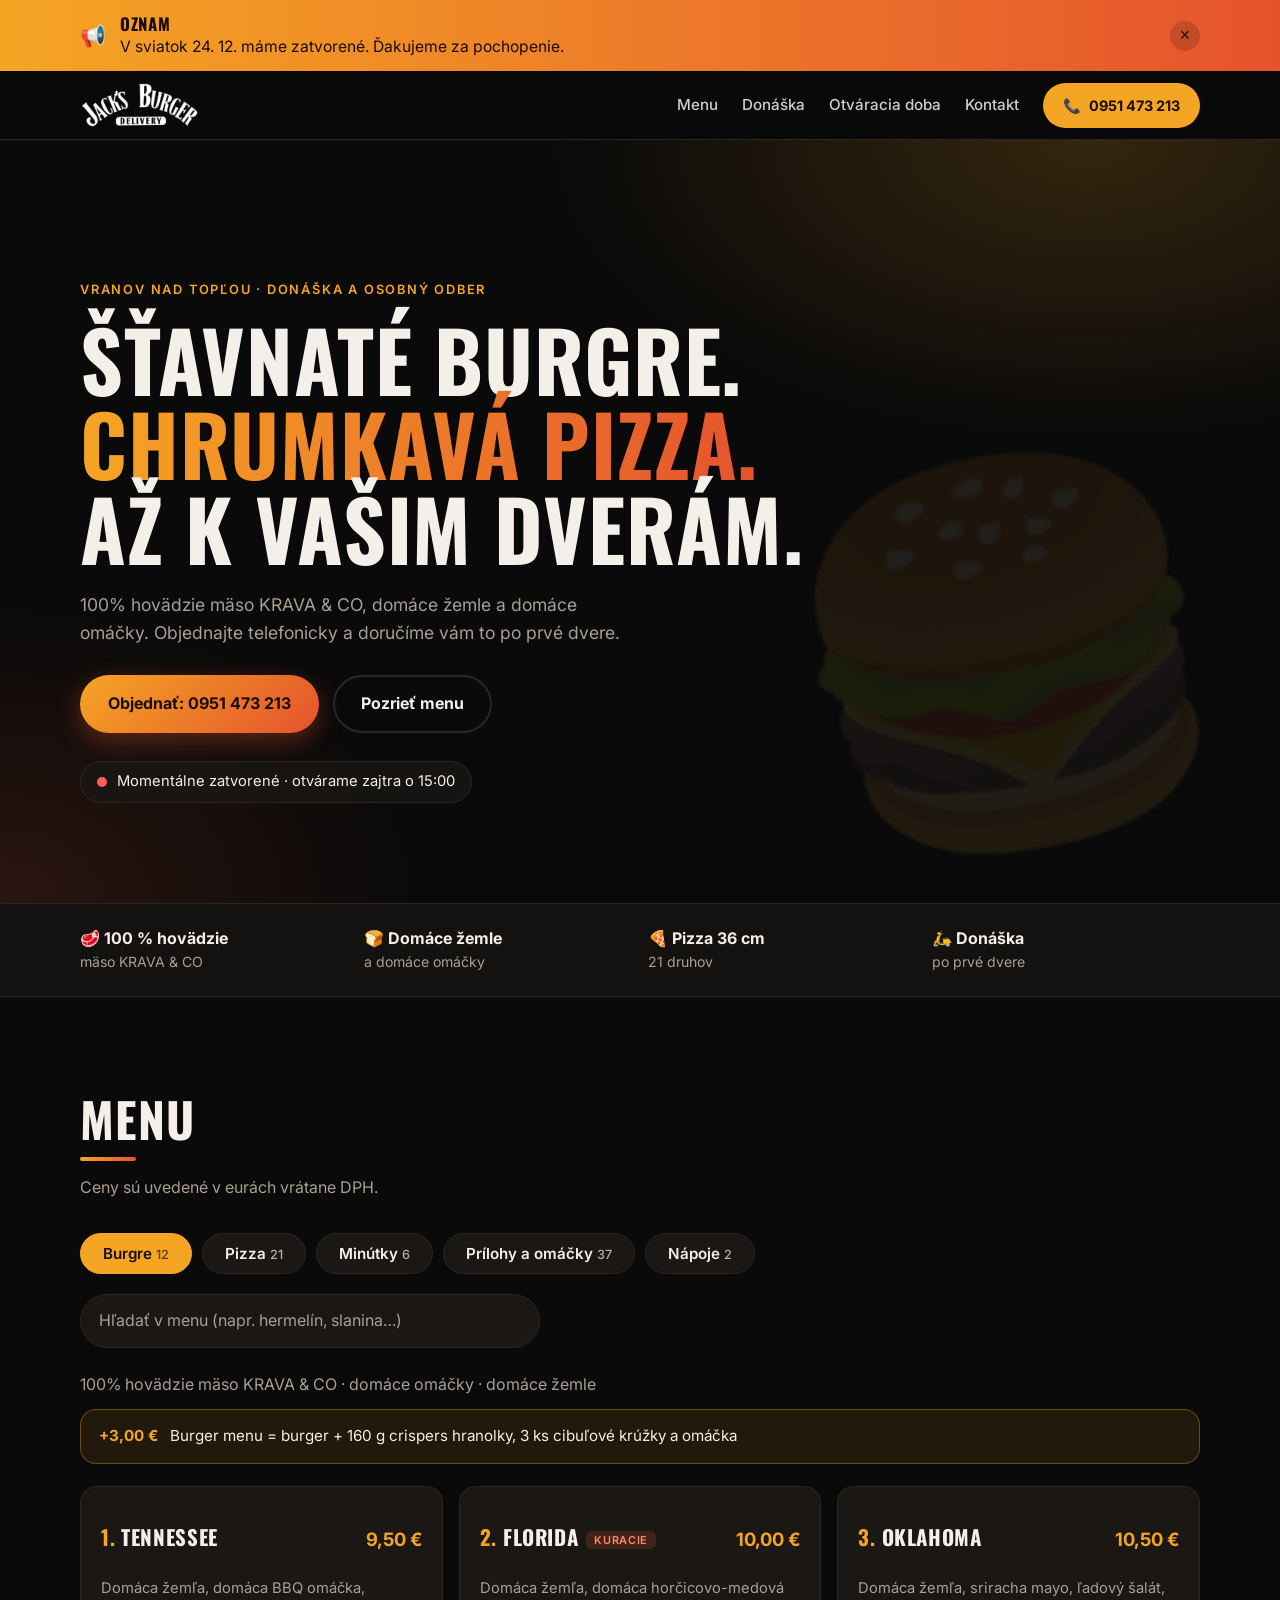
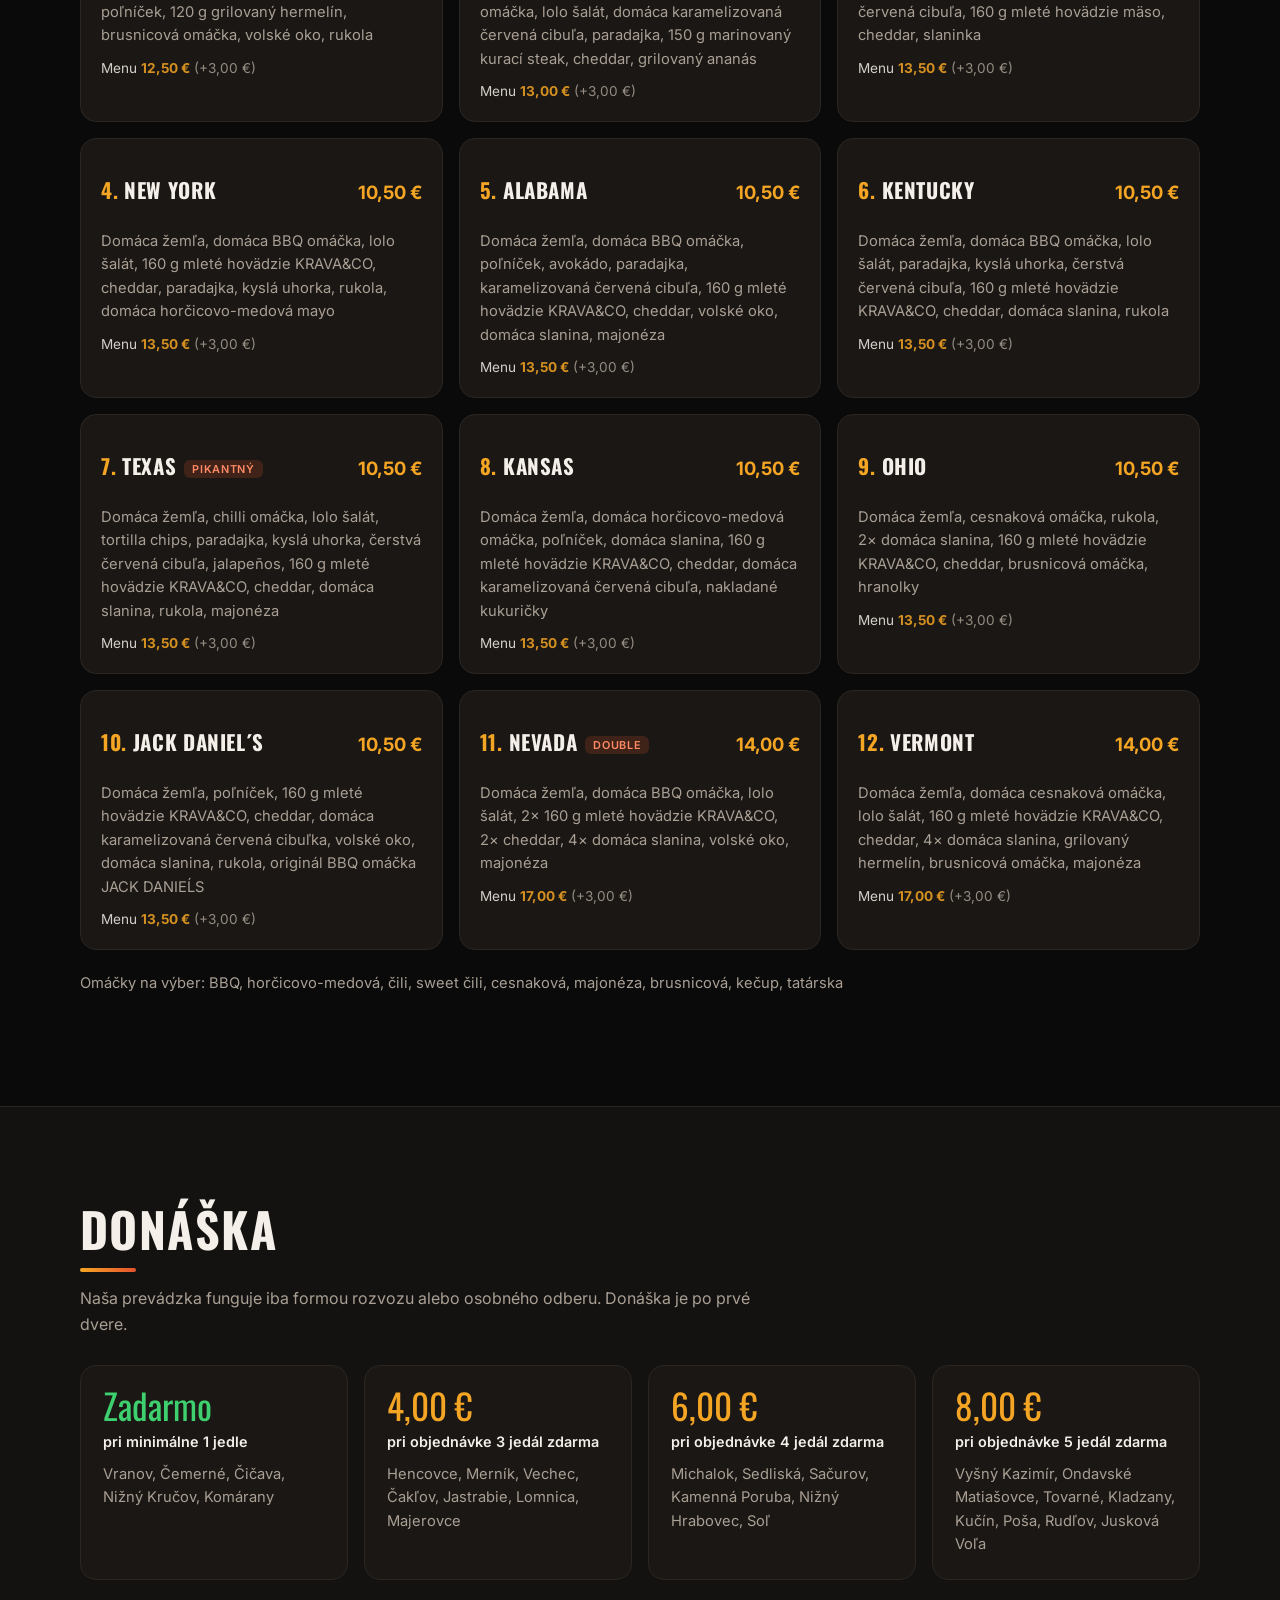
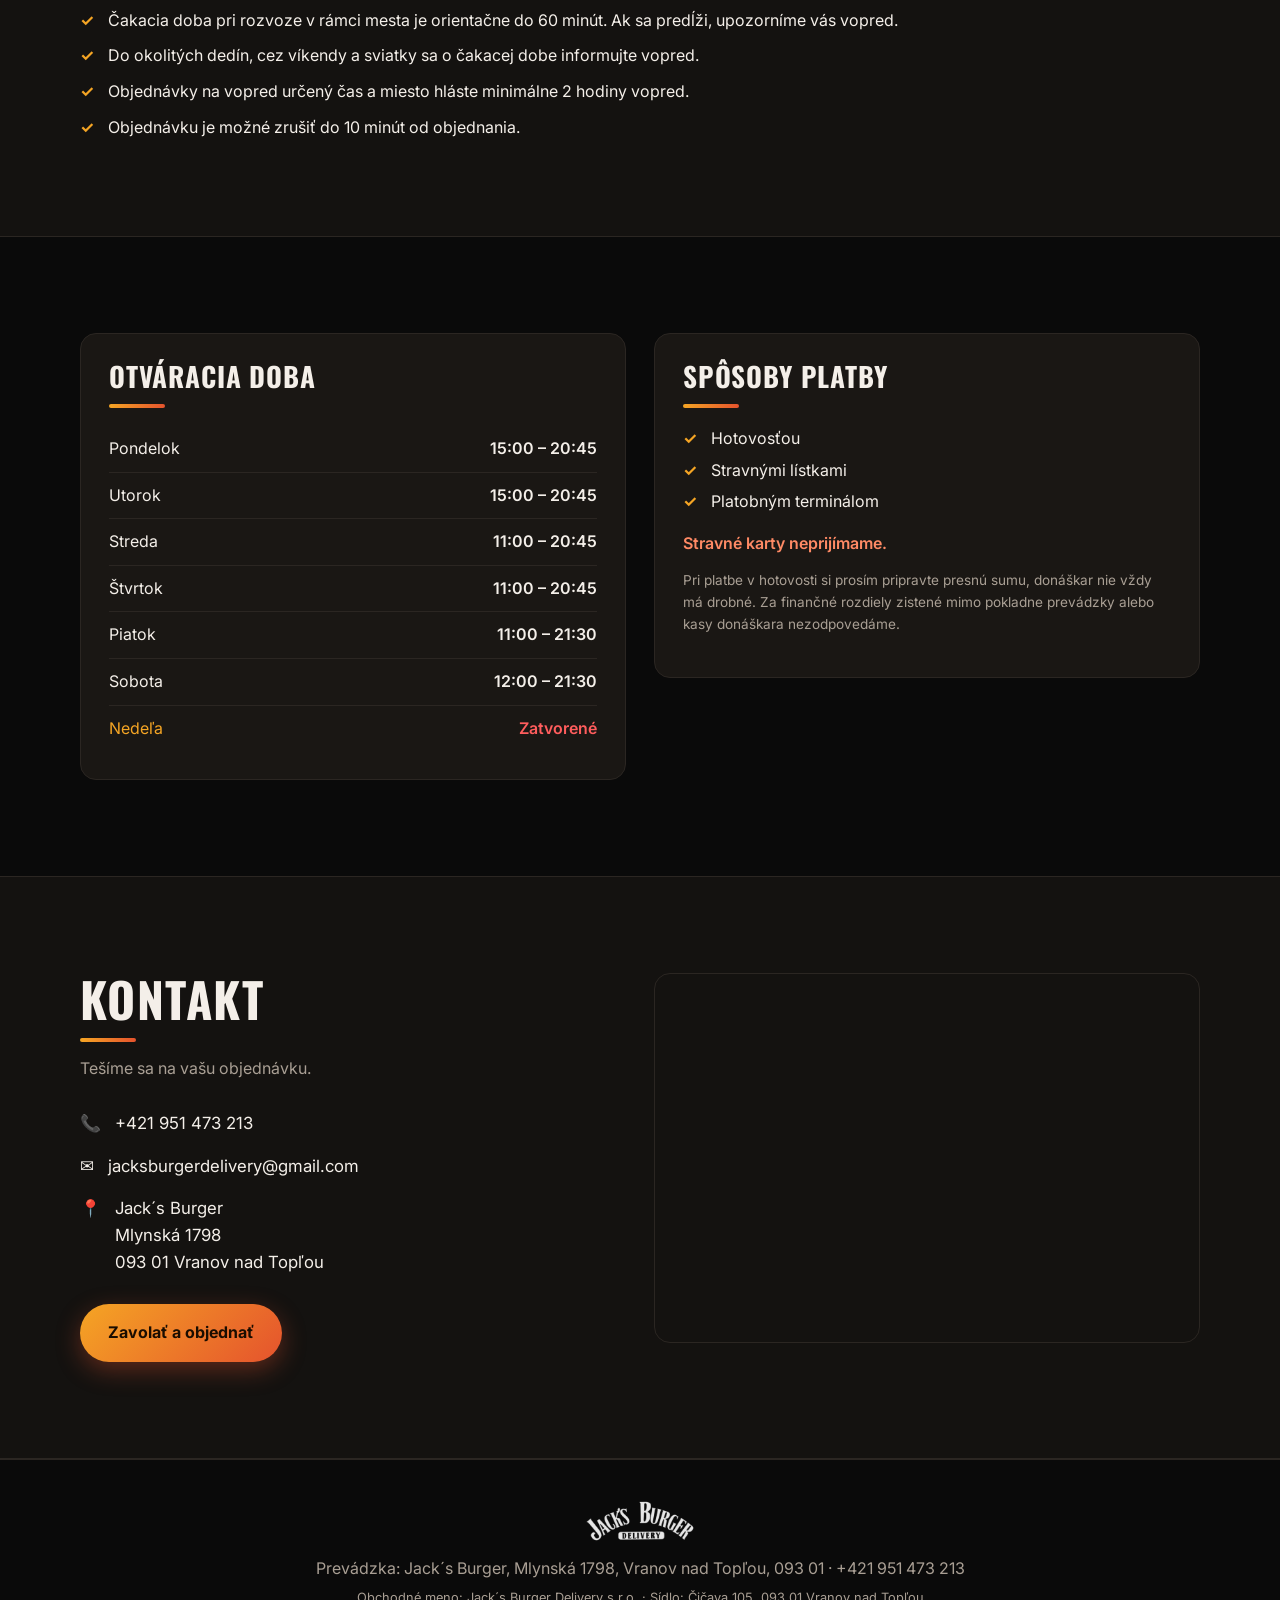
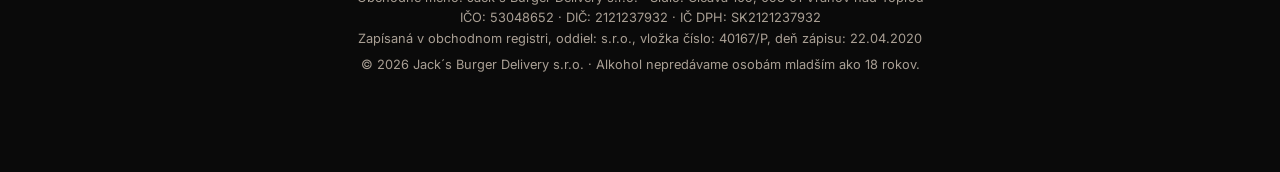
==== index.html @ 1a32bca5 "oznam, úprava menu a tlačidla" ====
<!DOCTYPE html>
<html lang="sk">
<head>
  <meta charset="utf-8">
  <meta name="viewport" content="width=device-width, initial-scale=1">
  <title>Jack´s Burger Delivery – Vranov nad Topľou | Burgre, pizza, donáška</title>
  <meta name="description" content="Jack´s Burger Delivery vo Vranove nad Topľou – domáce burgre z hovädzieho mäsa, pizza 36 cm, minútky a donáška až domov. Objednávky: 0951 473 213.">
  <meta name="theme-color" content="#0a0a0a">
  <link rel="icon" type="image/png" href="assets/favicon.png">
  <link rel="apple-touch-icon" href="assets/favicon.png">
  <meta property="og:type" content="website">
  <meta property="og:title" content="Jack´s Burger Delivery – Vranov nad Topľou">
  <meta property="og:description" content="Domáce burgre, pizza 36 cm a donáška po prvé dvere. Objednávky: 0951 473 213.">
  <meta property="og:image" content="assets/og.jpg">
  <meta property="og:locale" content="sk_SK">
  <link rel="preconnect" href="https://fonts.googleapis.com">
  <link rel="preconnect" href="https://fonts.gstatic.com" crossorigin>
  <link href="https://fonts.googleapis.com/css2?family=Inter:wght@400;500;600;700&family=Oswald:wght@500;600;700&display=swap" rel="stylesheet">
  <link rel="stylesheet" href="css/style.css">
  <script type="application/ld+json">
  {
    "@context": "https://schema.org",
    "@type": "Restaurant",
    "name": "Jack´s Burger Delivery",
    "telephone": "+421951473213",
    "email": "jacksburgerdelivery@gmail.com",
    "servesCuisine": ["Burgre", "Pizza"],
    "address": {
      "@type": "PostalAddress",
      "streetAddress": "Mlynská 1798",
      "addressLocality": "Vranov nad Topľou",
      "postalCode": "093 01",
      "addressCountry": "SK"
    },
    "openingHoursSpecification": [
      { "@type": "OpeningHoursSpecification", "dayOfWeek": ["Monday", "Tuesday"], "opens": "15:00", "closes": "20:45" },
      { "@type": "OpeningHoursSpecification", "dayOfWeek": ["Wednesday", "Thursday"], "opens": "11:00", "closes": "20:45" },
      { "@type": "OpeningHoursSpecification", "dayOfWeek": "Friday", "opens": "11:00", "closes": "21:30" },
      { "@type": "OpeningHoursSpecification", "dayOfWeek": "Saturday", "opens": "12:00", "closes": "21:30" }
    ]
  }
  </script>
</head>
<body>
  <a class="skip" href="#menu">Preskočiť na menu</a>

  <div class="notice" id="notice" hidden role="region" aria-label="Oznam">
    <div class="wrap notice__in">
      <span class="notice__icon" id="noticeIcon" aria-hidden="true">📢</span>
      <div class="notice__body" id="noticeBody"></div>
      <button class="notice__x" id="noticeX" type="button" aria-label="Zavrieť oznam" hidden>×</button>
    </div>
  </div>

  <header class="nav" id="top">
    <div class="wrap nav__in">
      <a href="#top" class="brand" aria-label="Jack´s Burger Delivery – domov">
        <img src="assets/logo.png" alt="Jack´s Burger Delivery" width="120" height="46">
      </a>
      <nav class="links" id="links" aria-label="Hlavná navigácia">
        <a href="#menu">Menu</a>
        <a href="#donaska">Donáška</a>
        <a href="#info">Otváracia doba</a>
        <a href="#kontakt">Kontakt</a>
      </nav>
      <a class="btn btn--sm btn--call" href="tel:+421951473213">📞 <span>0951 473 213</span></a>
      <button class="burger-btn" id="burgerBtn" aria-label="Otvoriť menu" aria-expanded="false" aria-controls="links">
        <span></span><span></span><span></span>
      </button>
    </div>
  </header>

  <main>
    <section class="hero">
      <div class="wrap hero__in">
        <p class="eyebrow">Vranov nad Topľou · donáška a osobný odber</p>
        <h1>Šťavnaté burgre.<br><em>Chrumkavá pizza.</em><br>Až k vašim dverám.</h1>
        <p class="lead">100% hovädzie mäso KRAVA &amp; CO, domáce žemle a domáce omáčky. Objednajte telefonicky a doručíme vám to po prvé dvere.</p>
        <div class="hero__cta">
          <a class="btn btn--primary" href="tel:+421951473213">Objednať: 0951 473 213</a>
          <a class="btn btn--ghost" href="#menu">Pozrieť menu</a>
        </div>
        <div class="status" id="status" role="status" aria-live="polite">
          <span class="dot"></span><span id="statusText">Kontrolujem otváraciu dobu…</span>
        </div>
      </div>
    </section>

    <section class="strip" aria-label="Naše výhody">
      <div class="wrap strip__in">
        <div><strong>🥩 100 % hovädzie</strong><span>mäso KRAVA &amp; CO</span></div>
        <div><strong>🍞 Domáce žemle</strong><span>a domáce omáčky</span></div>
        <div><strong>🍕 Pizza 36 cm</strong><span>21 druhov</span></div>
        <div><strong>🛵 Donáška</strong><span>po prvé dvere</span></div>
      </div>
    </section>

    <section class="section" id="menu">
      <div class="wrap">
        <h2 class="title">Menu</h2>
        <p class="sub">Ceny sú uvedené v eurách vrátane DPH.</p>

        <div class="tabs" role="tablist" aria-label="Kategórie menu" id="tabs"></div>
        <div class="search">
          <label class="sr" for="q">Hľadať v menu</label>
          <input id="q" type="search" placeholder="Hľadať v menu (napr. hermelín, slanina…)" autocomplete="off">
        </div>

        <div id="menuOut" class="menu-out" aria-live="polite"></div>
        <noscript><p class="note">Pre zobrazenie menu povoľte JavaScript, alebo nám zavolajte na 0951 473 213.</p></noscript>
      </div>
    </section>

    <section class="section section--alt" id="donaska">
      <div class="wrap">
        <h2 class="title">Donáška</h2>
        <p class="sub">Naša prevádzka funguje iba formou rozvozu alebo osobného odberu. Donáška je po prvé dvere.</p>
        <div class="zones" id="zones"></div>
        <ul class="ticks">
          <li>Čakacia doba pri rozvoze v rámci mesta je orientačne do 60 minút. Ak sa predĺži, upozorníme vás vopred.</li>
          <li>Do okolitých dedín, cez víkendy a sviatky sa o čakacej dobe informujte vopred.</li>
          <li>Objednávky na vopred určený čas a miesto hláste minimálne 2 hodiny vopred.</li>
          <li>Objednávku je možné zrušiť do 10 minút od objednania.</li>
        </ul>
      </div>
    </section>

    <section class="section" id="info">
      <div class="wrap grid2">
        <div class="card">
          <h2 class="title title--sm">Otváracia doba</h2>
          <table class="hours" id="hours"></table>
        </div>
        <div class="card">
          <h2 class="title title--sm">Spôsoby platby</h2>
          <ul class="ticks ticks--tight">
            <li>Hotovosťou</li>
            <li>Stravnými lístkami</li>
            <li>Platobným terminálom</li>
          </ul>
          <p class="warn">Stravné karty neprijímame.</p>
          <p class="small">Pri platbe v hotovosti si prosím pripravte presnú sumu, donáškar nie vždy má drobné. Za finančné rozdiely zistené mimo pokladne prevádzky alebo kasy donáškara nezodpovedáme.</p>
        </div>
      </div>
    </section>

    <section class="section section--alt" id="kontakt">
      <div class="wrap grid2">
        <div>
          <h2 class="title">Kontakt</h2>
          <p class="sub">Tešíme sa na vašu objednávku.</p>
          <ul class="contact">
            <li><span>📞</span><a href="tel:+421951473213">+421 951 473 213</a></li>
            <li><span>✉️</span><a href="mailto:jacksburgerdelivery@gmail.com">jacksburgerdelivery@gmail.com</a></li>
            <li><span>📍</span><address>Jack´s Burger<br>Mlynská 1798<br>093 01 Vranov nad Topľou</address></li>
          </ul>
          <a class="btn btn--primary" href="tel:+421951473213">Zavolať a objednať</a>
        </div>
        <div class="map">
          <iframe title="Mapa – Mlynská 1798, Vranov nad Topľou" loading="lazy" referrerpolicy="no-referrer-when-downgrade"
            src="https://www.google.com/maps?q=Mlynsk%C3%A1+1798,+Vranov+nad+Top%C4%BEou&output=embed"></iframe>
        </div>
      </div>
    </section>
  </main>

  <footer class="footer">
    <div class="wrap">
      <img src="assets/logo.png" alt="" width="110" height="43">
      <p>Prevádzka: Jack´s Burger, Mlynská 1798, Vranov nad Topľou, 093 01 · +421 951 473 213</p>
      <p class="small">Obchodné meno: Jack´s Burger Delivery s.r.o. · Sídlo: Čičava 105, 093 01 Vranov nad Topľou<br>
        IČO: 53048652 · DIČ: 2121237932 · IČ DPH: SK2121237932<br>
        Zapísaná v obchodnom registri, oddiel: s.r.o., vložka číslo: 40167/P, deň zápisu: 22.04.2020</p>
      <p class="small">© <span id="year"></span> Jack´s Burger Delivery s.r.o. · Alkohol nepredávame osobám mladším ako 18 rokov.</p>
    </div>
  </footer>

  <a class="fab" href="tel:+421951473213" aria-label="Zavolať a objednať">📞 Objednať</a>

  <script src="js/data.js"></script>
  <script src="js/app.js"></script>
</body>
</html>
---- css/style.css ----
:root {
  --bg: #0a0a0a;
  --bg2: #141210;
  --card: #1a1714;
  --line: #2b2622;
  --text: #f4efe9;
  --muted: #a99f94;
  --accent: #f5a524;
  --accent2: #e5532d;
  --ok: #3ecf6e;
  --bad: #ff5d5d;
  --radius: 16px;
  --font: "Inter", system-ui, -apple-system, "Segoe UI", Roboto, sans-serif;
  --head: "Oswald", Impact, "Arial Narrow", sans-serif;
}
*, *::before, *::after { box-sizing: border-box; }
html { scroll-behavior: smooth; scroll-padding-top: 76px; }
body { margin: 0; background: var(--bg); color: var(--text); font: 16px/1.6 var(--font); -webkit-font-smoothing: antialiased; }
img { max-width: 100%; height: auto; display: block; }
a { color: var(--accent); text-decoration: none; }
a:hover { text-decoration: underline; }
.wrap { width: min(1120px, 92%); margin-inline: auto; }
.sr { position: absolute; width: 1px; height: 1px; overflow: hidden; clip: rect(0 0 0 0); }
.skip { position: absolute; left: -999px; top: 8px; background: var(--accent); color: #000; padding: 8px 14px; border-radius: 8px; z-index: 100; }
.skip:focus { left: 8px; }
:focus-visible { outline: 2px solid var(--accent); outline-offset: 3px; }

/* Oznam (nastavenie v js/data.js → ANNOUNCEMENT) */
.notice { position: relative; background: linear-gradient(90deg, var(--accent), var(--accent2)); color: #1a0d00; }
.notice--warning { background: #ffd23f; }
.notice--closed { background: #ff5d5d; color: #fff; }
.notice__in { display: flex; align-items: center; gap: 14px; padding: 12px 0; }
.notice__icon { font-size: 1.3rem; flex: none; }
.notice__body { flex: 1; font-size: .98rem; line-height: 1.45; }
.notice__body strong { display: block; font-family: var(--head); text-transform: uppercase; letter-spacing: .04em; font-size: 1.05rem; }
.notice__x { flex: none; background: rgba(0,0,0,.15); border: 0; color: inherit; width: 30px; height: 30px; border-radius: 50%; font-size: 1.1rem; line-height: 1; cursor: pointer; }
.notice__x:hover { background: rgba(0,0,0,.3); }
.notice[hidden] { display: none; }

/* Nav */
.nav { position: sticky; top: 0; z-index: 50; background: rgba(10,10,10,.85); backdrop-filter: blur(12px); border-bottom: 1px solid var(--line); }
.nav__in { display: flex; align-items: center; gap: 24px; height: 68px; }
.brand img { height: 46px; width: auto; }
.links { display: flex; gap: 24px; margin-left: auto; }
.links a { color: var(--text); font-weight: 500; font-size: .95rem; opacity: .85; }
.links a:hover { opacity: 1; color: var(--accent); text-decoration: none; }
.burger-btn { display: none; background: none; border: 0; width: 42px; height: 42px; padding: 10px; cursor: pointer; flex-direction: column; justify-content: space-between; }
.burger-btn span { display: block; height: 2px; background: var(--text); border-radius: 2px; transition: .25s; }
.burger-btn[aria-expanded="true"] span:nth-child(1) { transform: translateY(8px) rotate(45deg); }
.burger-btn[aria-expanded="true"] span:nth-child(2) { opacity: 0; }
.burger-btn[aria-expanded="true"] span:nth-child(3) { transform: translateY(-8px) rotate(-45deg); }

/* Buttons */
.btn { display: inline-flex; align-items: center; justify-content: center; gap: 8px; padding: 14px 26px; border-radius: 999px; font-weight: 700; border: 2px solid transparent; transition: transform .15s, background .2s, box-shadow .2s; cursor: pointer; }
.btn:hover { text-decoration: none; transform: translateY(-2px); }
.btn--primary { background: linear-gradient(135deg, var(--accent), var(--accent2)) border-box; border-color: transparent; color: #1a0d00; box-shadow: 0 8px 24px rgba(229,83,45,.35); }
.btn--ghost { border-color: var(--line); color: var(--text); }
.btn--ghost:hover { border-color: var(--accent); color: var(--accent); }
.btn--sm { padding: 9px 18px; font-size: .9rem; }
.btn--call { background: var(--accent); color: #1a0d00; }

/* Hero */
.hero { position: relative; overflow: hidden; padding: clamp(64px, 11vw, 140px) 0 clamp(56px, 8vw, 100px);
  background:
    radial-gradient(900px 500px at 85% 0%, rgba(245,165,36,.18), transparent 60%),
    radial-gradient(700px 500px at 0% 100%, rgba(229,83,45,.15), transparent 60%),
    var(--bg); }
.hero::after { content: "🍔"; position: absolute; right: 4%; bottom: -30px; font-size: clamp(160px, 28vw, 380px); opacity: .09; transform: rotate(-12deg); pointer-events: none; }
.eyebrow { color: var(--accent); text-transform: uppercase; letter-spacing: .14em; font-size: .8rem; font-weight: 600; margin: 0 0 16px; }
.hero h1 { font-family: var(--head); font-weight: 700; text-transform: uppercase; line-height: 1.02; letter-spacing: .01em; font-size: clamp(2.5rem, 7vw, 5.2rem); margin: 0 0 20px; }
.hero h1 em { font-style: normal; background: linear-gradient(90deg, var(--accent), var(--accent2)); -webkit-background-clip: text; background-clip: text; color: transparent; }
.lead { max-width: 560px; color: var(--muted); font-size: 1.1rem; margin: 0 0 28px; }
.hero__cta { display: flex; flex-wrap: wrap; gap: 14px; margin-bottom: 28px; }
.status { display: inline-flex; align-items: center; gap: 10px; padding: 8px 16px; border: 1px solid var(--line); border-radius: 999px; background: rgba(26,23,20,.8); font-size: .92rem; }
.dot { width: 10px; height: 10px; border-radius: 50%; background: var(--muted); }
.status.open .dot { background: var(--ok); box-shadow: 0 0 0 4px rgba(62,207,110,.2); animation: pulse 2s infinite; }
.status.closed .dot { background: var(--bad); }
@keyframes pulse { 50% { box-shadow: 0 0 0 8px rgba(62,207,110,0); } }

/* Strip */
.strip { background: var(--bg2); border-block: 1px solid var(--line); }
.strip__in { display: grid; grid-template-columns: repeat(4, 1fr); gap: 16px; padding: 22px 0; }
.strip__in div { display: flex; flex-direction: column; }
.strip__in strong { font-size: 1rem; }
.strip__in span { color: var(--muted); font-size: .88rem; }

/* Sections */
.section { padding: clamp(56px, 8vw, 96px) 0; }
.section--alt { background: var(--bg2); border-block: 1px solid var(--line); }
.title { font-family: var(--head); text-transform: uppercase; letter-spacing: .03em; font-size: clamp(2rem, 4.5vw, 3rem); margin: 0 0 6px; line-height: 1.1; }
.title::after { content: ""; display: block; width: 56px; height: 4px; border-radius: 4px; margin-top: 12px; background: linear-gradient(90deg, var(--accent), var(--accent2)); }
.title--sm { font-size: 1.7rem; margin-bottom: 18px; }
.sub { color: var(--muted); margin: 14px 0 28px; max-width: 720px; }

/* Tabs */
.tabs { display: flex; gap: 10px; overflow-x: auto; padding: 4px 2px 12px; scrollbar-width: none; position: sticky; top: 68px; z-index: 20; background: var(--bg); margin: 0 -2px; }
.tabs::-webkit-scrollbar { display: none; }
.tab { flex: none; padding: 10px 22px; border-radius: 999px; border: 1px solid var(--line); background: var(--card); color: var(--text); font: 600 .95rem var(--font); cursor: pointer; transition: .2s; }
.tab:hover { border-color: var(--accent); }
.tab[aria-selected="true"] { background: var(--accent); color: #1a0d00; border-color: var(--accent); }
.tab small { opacity: .7; font-weight: 500; margin-left: 4px; }
.search { margin: 8px 0 24px; }
.search input { width: 100%; max-width: 460px; padding: 13px 18px; border-radius: 999px; border: 1px solid var(--line); background: var(--card); color: var(--text); font: inherit; }
.search input::placeholder { color: var(--muted); }

/* Menu */
.cat-note { color: var(--muted); margin: 0 0 12px; }
.callout { display: flex; gap: 12px; align-items: center; background: rgba(245,165,36,.1); border: 1px solid rgba(245,165,36,.35); border-radius: var(--radius); padding: 14px 18px; margin: 0 0 22px; font-size: .95rem; }
.callout b { color: var(--accent); white-space: nowrap; }
.group-title { font-family: var(--head); text-transform: uppercase; letter-spacing: .05em; font-size: 1.4rem; margin: 28px 0 14px; color: var(--accent); }
.items { display: grid; grid-template-columns: repeat(auto-fill, minmax(340px, 1fr)); gap: 16px; }
.item { background: var(--card); border: 1px solid var(--line); border-radius: var(--radius); padding: 18px 20px; display: flex; flex-direction: column; gap: 6px; transition: border-color .2s, transform .2s; }
.item:hover { border-color: rgba(245,165,36,.5); transform: translateY(-2px); }
.item__top { display: flex; align-items: baseline; justify-content: space-between; gap: 12px; }
.item__name { font-family: var(--head); font-size: 1.3rem; text-transform: uppercase; letter-spacing: .03em; line-height: 1.2; }
.item__num { color: var(--accent); margin-right: 6px; }
.item__price { margin-left: auto; font-weight: 700; font-size: 1.15rem; color: var(--accent); white-space: nowrap; }
.item__desc { color: var(--muted); font-size: .92rem; margin: 0; }
.item__menu { font-size: .85rem; margin-top: 4px; color: var(--text); opacity: .85; }
.item__menu b { color: var(--accent); }
.tag { display: inline-block; font: 600 .68rem var(--font); letter-spacing: .06em; text-transform: uppercase; background: rgba(229,83,45,.18); color: #ff8a65; border-radius: 6px; padding: 2px 8px; margin-left: 8px; vertical-align: middle; }
.items--compact { grid-template-columns: repeat(auto-fill, minmax(260px, 1fr)); }
.items--compact .item { padding: 12px 16px; }
.items--compact .item__name { font-size: 1.05rem; }
.items--compact .item__price { font-size: 1rem; }
.empty { color: var(--muted); padding: 30px 0; }
.foot-note { color: var(--muted); margin-top: 22px; font-size: .92rem; }
.note { color: var(--muted); }

/* Zones */
.zones { display: grid; grid-template-columns: repeat(auto-fit, minmax(240px, 1fr)); gap: 16px; margin-bottom: 28px; }
.zone { background: var(--card); border: 1px solid var(--line); border-radius: var(--radius); padding: 22px; }
.zone__fee { font-family: var(--head); font-size: 2.2rem; color: var(--accent); line-height: 1; }
.zone__fee.free { color: var(--ok); }
.zone__cond { font-weight: 600; margin: 6px 0 10px; font-size: .9rem; }
.zone__places { color: var(--muted); font-size: .92rem; margin: 0; }

.ticks { list-style: none; padding: 0; margin: 0; display: grid; gap: 10px; }
.ticks li { position: relative; padding-left: 28px; }
.ticks li::before { content: "✓"; position: absolute; left: 0; color: var(--accent); font-weight: 700; }
.ticks--tight { gap: 6px; }

/* Cards */
.grid2 { display: grid; grid-template-columns: 1fr 1fr; gap: 28px; align-items: start; }
.card { background: var(--card); border: 1px solid var(--line); border-radius: var(--radius); padding: 28px; }
.hours { width: 100%; border-collapse: collapse; }
.hours td { padding: 10px 0; border-bottom: 1px solid var(--line); }
.hours td:last-child { text-align: right; font-weight: 600; }
.hours tr:last-child td { border: 0; }
.hours tr.today td { color: var(--accent); }
.hours .closed-day { color: var(--bad); }
.warn { margin: 16px 0 8px; color: #ff8a65; font-weight: 600; }
.small { color: var(--muted); font-size: .85rem; }

.contact { list-style: none; padding: 0; margin: 0 0 28px; display: grid; gap: 16px; }
.contact li { display: flex; gap: 14px; align-items: flex-start; font-size: 1.05rem; }
.contact address { font-style: normal; }
.contact a { color: var(--text); }
.contact a:hover { color: var(--accent); }
.map { border-radius: var(--radius); overflow: hidden; border: 1px solid var(--line); min-height: 360px; }
.map iframe { width: 100%; height: 100%; min-height: 360px; border: 0; filter: grayscale(.4) invert(.9) hue-rotate(180deg) contrast(.9); }

/* Footer */
.footer { padding: 40px 0 90px; border-top: 1px solid var(--line); text-align: center; }
.footer img { margin: 0 auto 14px; opacity: .9; }
.footer p { margin: 6px 0; color: var(--muted); }
.footer .small { font-size: .8rem; }

/* Floating call */
.fab { display: none; position: fixed; right: 16px; bottom: 16px; z-index: 40; background: linear-gradient(135deg, var(--accent), var(--accent2)); color: #1a0d00; font-weight: 700; padding: 14px 22px; border-radius: 999px; box-shadow: 0 10px 28px rgba(0,0,0,.5); }
.fab:hover { text-decoration: none; }

/* Responsive */
@media (max-width: 860px) {
  .links { position: absolute; top: 68px; left: 0; right: 0; flex-direction: column; gap: 0; background: var(--bg); border-bottom: 1px solid var(--line); margin: 0; max-height: 0; overflow: hidden; transition: max-height .3s; }
  .links.open { max-height: 320px; }
  .links a { padding: 16px 4%; border-top: 1px solid var(--line); }
  .burger-btn { display: flex; margin-left: auto; }
  .btn--call { margin-left: auto; }
  .btn--call + .burger-btn { margin-left: 0; }
  .strip__in { grid-template-columns: 1fr 1fr; }
  .grid2 { grid-template-columns: 1fr; }
  .fab { display: inline-flex; }
  .btn--call span { display: none; }
}
@media (max-width: 480px) {
  .items { grid-template-columns: 1fr; }
  .items--compact { grid-template-columns: 1fr; }
  .callout { flex-direction: column; align-items: flex-start; }
}
@media (prefers-reduced-motion: reduce) {
  html { scroll-behavior: auto; }
  *, *::before, *::after { animation: none !important; transition: none !important; }
}
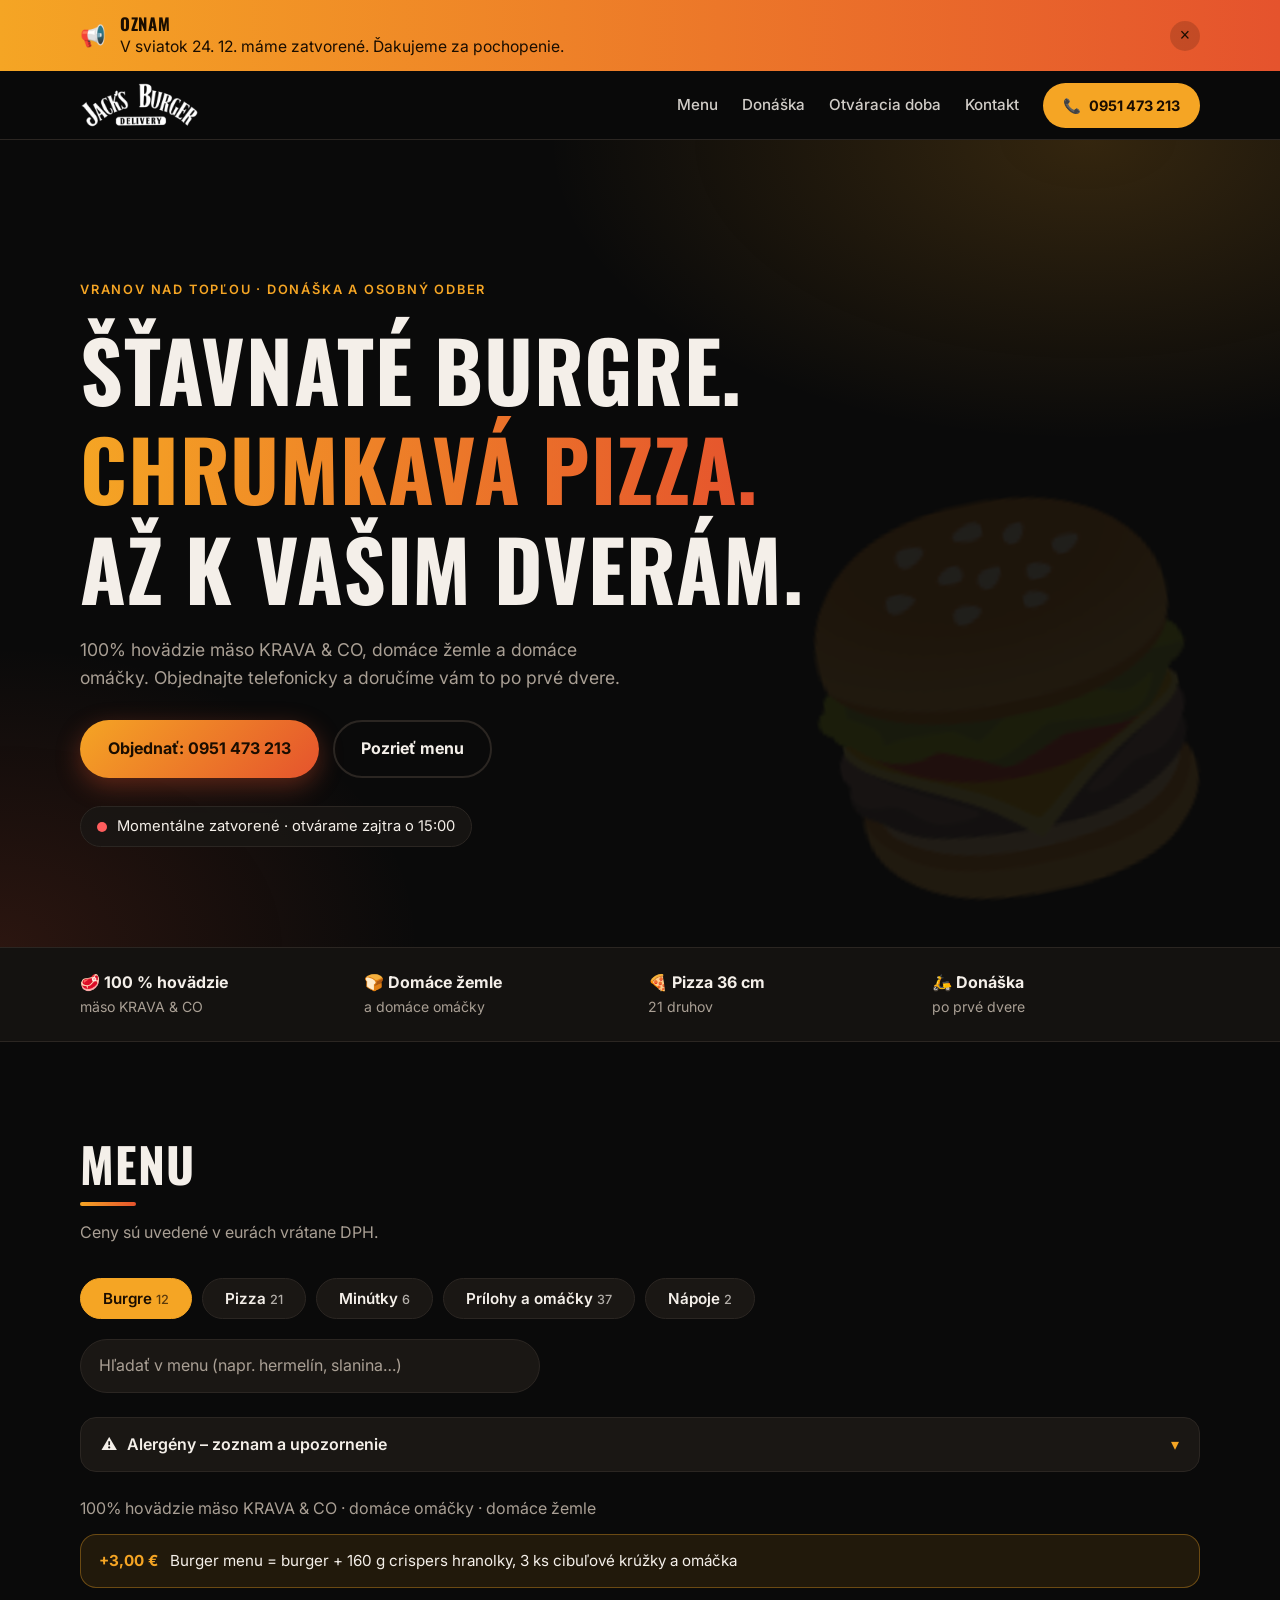
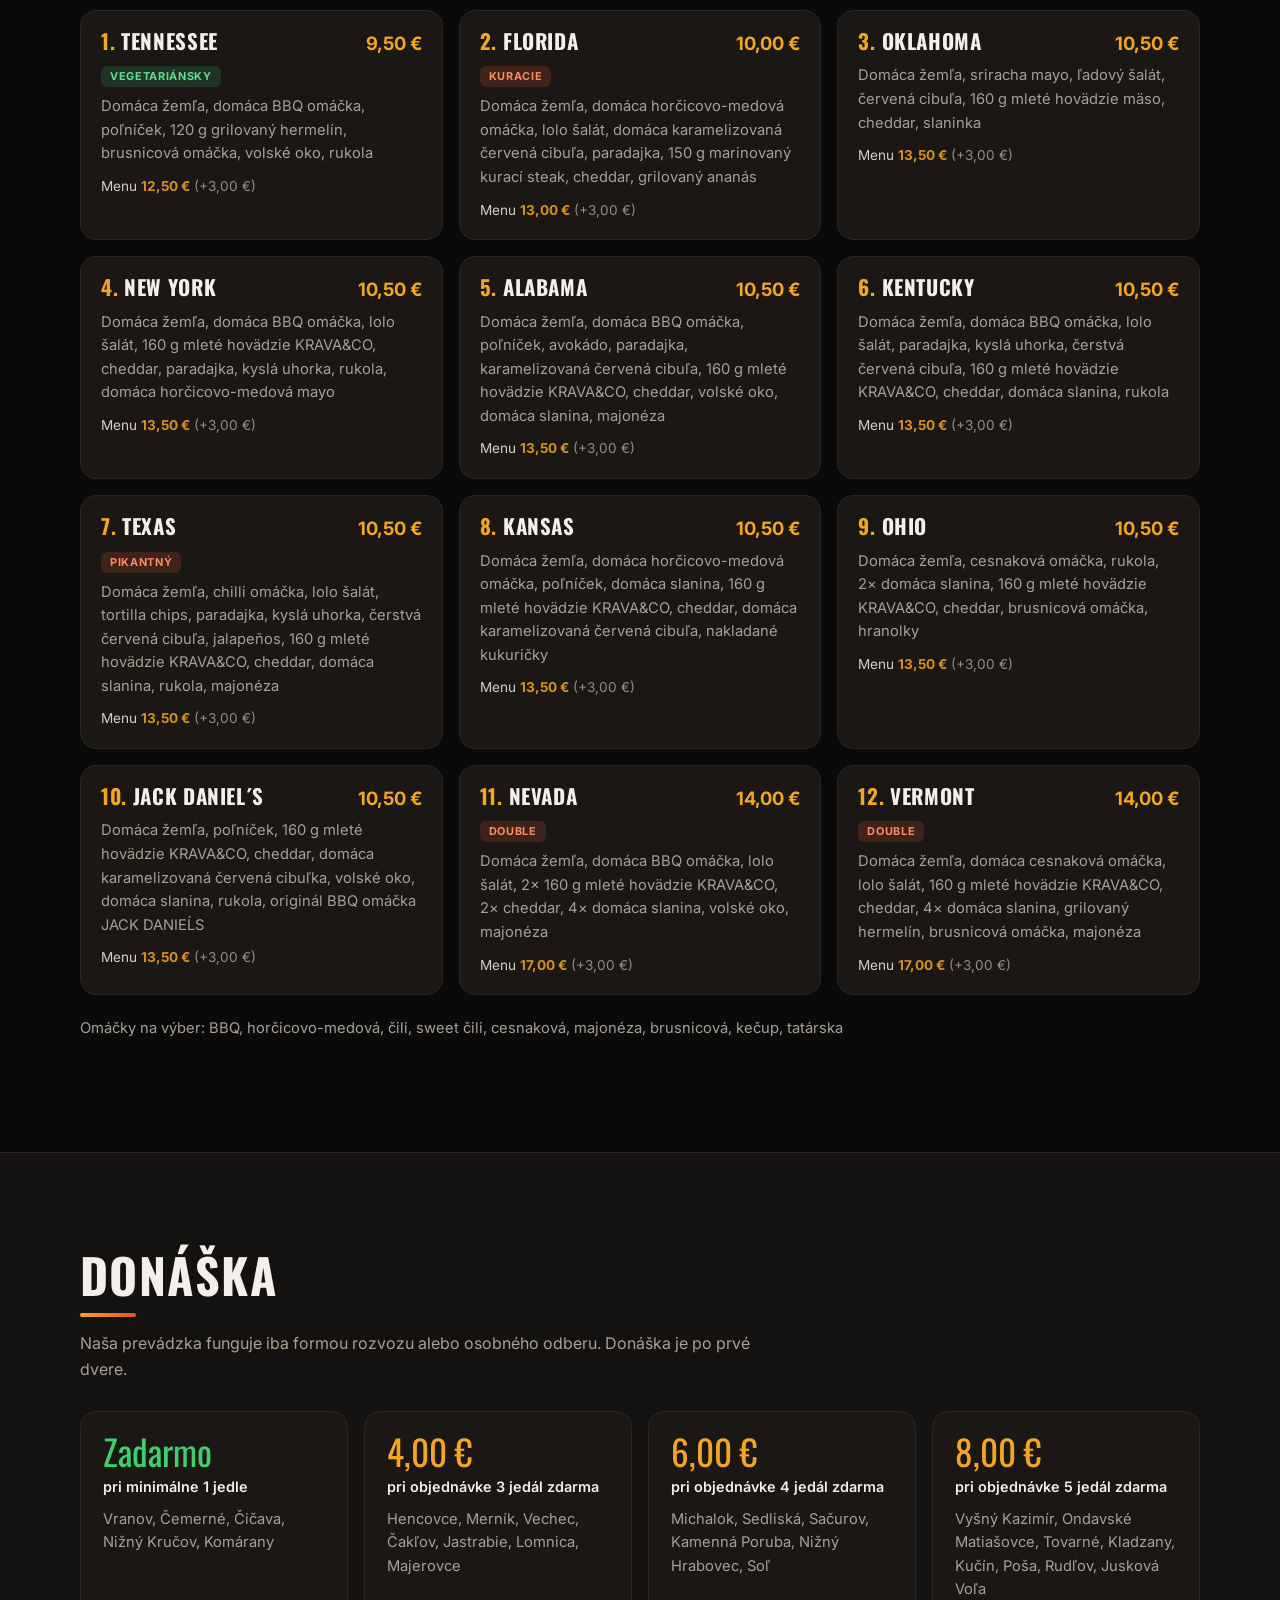
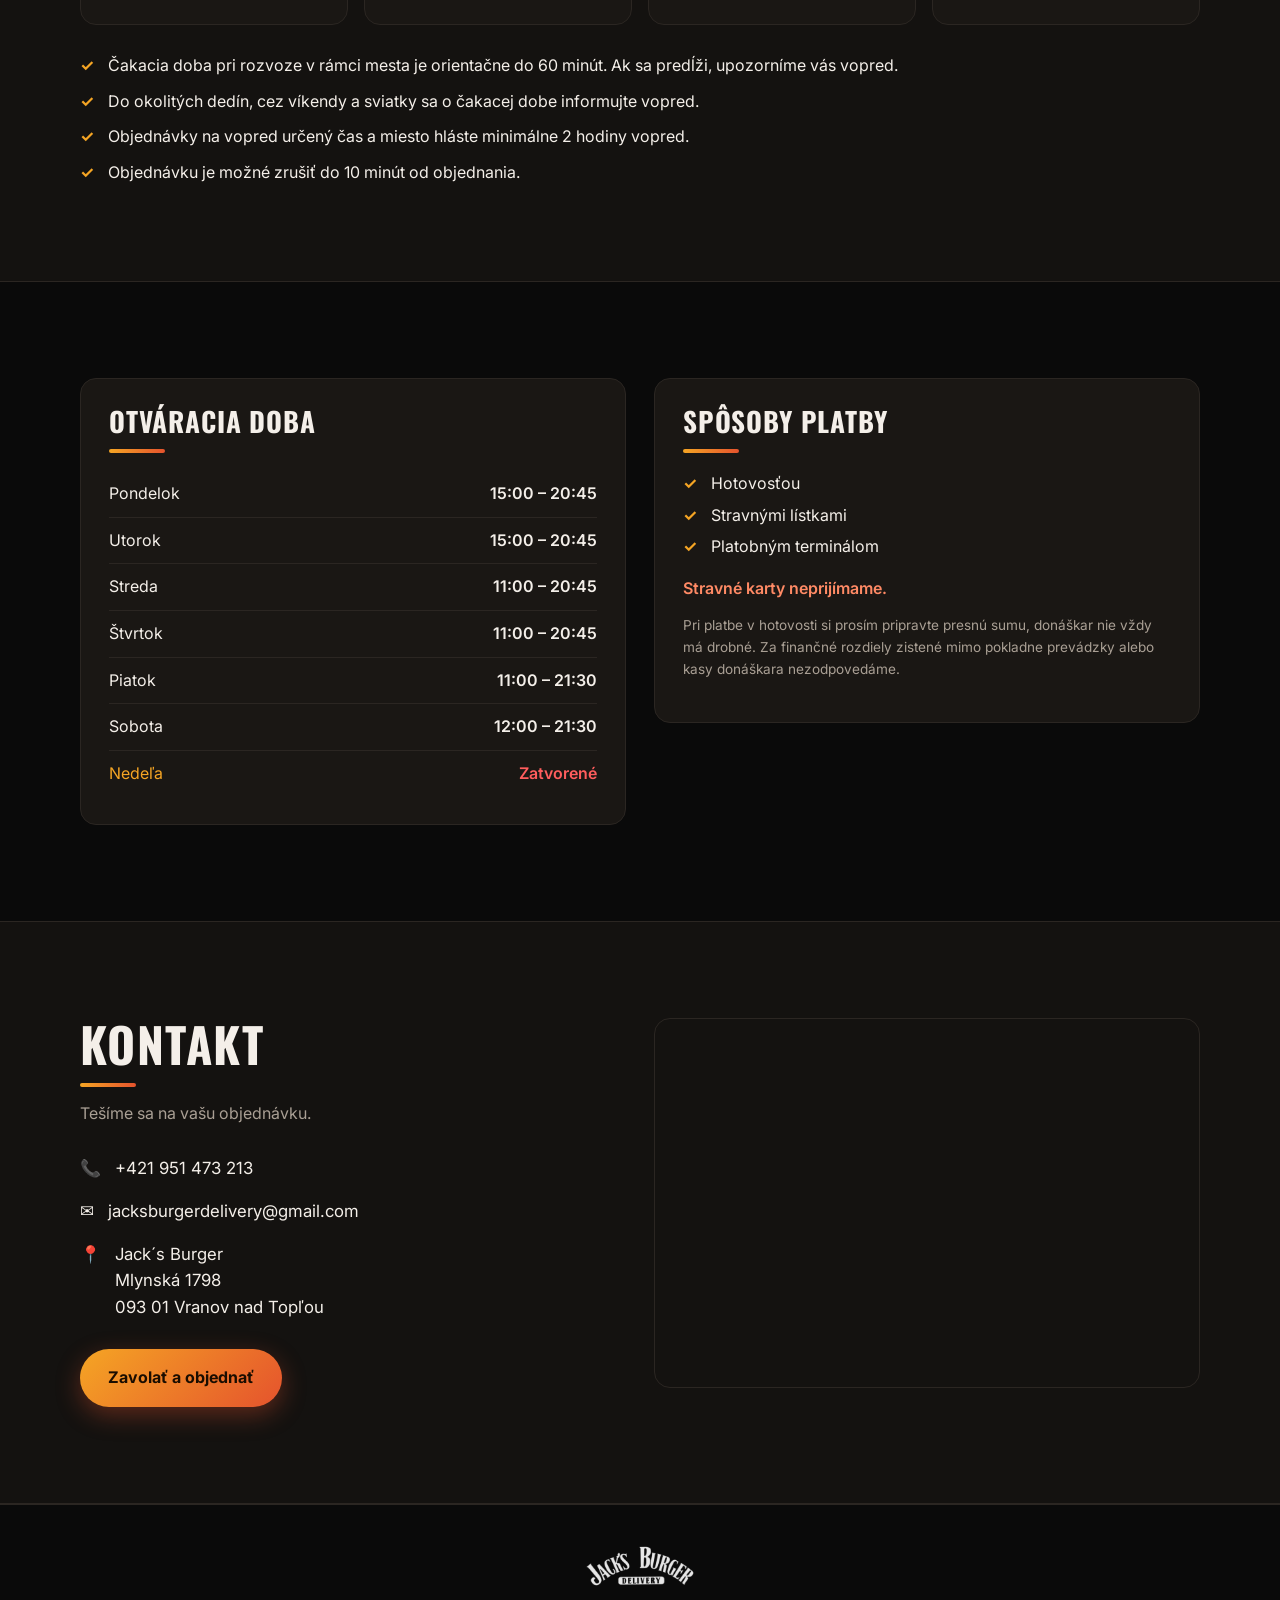
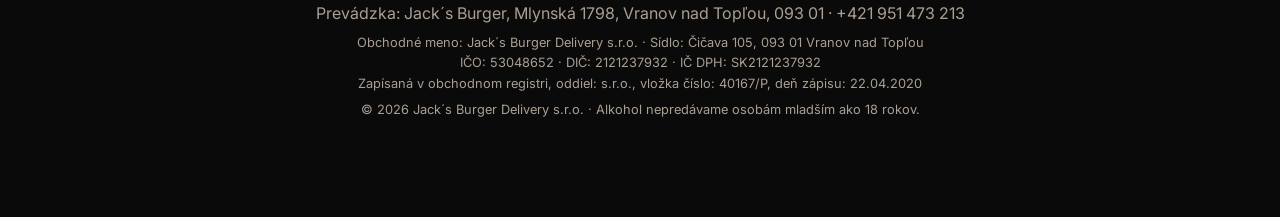
==== commit fbd4e6db: "úprava textov a zarovnania" ====
--- a/index.html
+++ b/index.html
@@ -74,7 +74,7 @@
     <section class="hero">
       <div class="wrap hero__in">
         <p class="eyebrow">Vranov nad Topľou · donáška a osobný odber</p>
-        <h1>Šťavnaté burgre.<br><em>Chrumkavá pizza.</em><br>Až k vašim dverám.</h1>
+        <h1><span>Šťavnaté burgre.</span> <span class="grad">Chrumkavá pizza.</span> <span>Až k vašim dverám.</span></h1>
         <p class="lead">100% hovädzie mäso KRAVA &amp; CO, domáce žemle a domáce omáčky. Objednajte telefonicky a doručíme vám to po prvé dvere.</p>
         <div class="hero__cta">
           <a class="btn btn--primary" href="tel:+421951473213">Objednať: 0951 473 213</a>
@@ -105,6 +105,8 @@
           <label class="sr" for="q">Hľadať v menu</label>
           <input id="q" type="search" placeholder="Hľadať v menu (napr. hermelín, slanina…)" autocomplete="off">
         </div>
+
+        <details class="allergens" id="allergens"></details>
 
         <div id="menuOut" class="menu-out" aria-live="polite"></div>
         <noscript><p class="note">Pre zobrazenie menu povoľte JavaScript, alebo nám zavolajte na 0951 473 213.</p></noscript>
--- a/css/style.css
+++ b/css/style.css
@@ -67,8 +67,9 @@
     var(--bg); }
 .hero::after { content: "🍔"; position: absolute; right: 4%; bottom: -30px; font-size: clamp(160px, 28vw, 380px); opacity: .09; transform: rotate(-12deg); pointer-events: none; }
 .eyebrow { color: var(--accent); text-transform: uppercase; letter-spacing: .14em; font-size: .8rem; font-weight: 600; margin: 0 0 16px; }
-.hero h1 { font-family: var(--head); font-weight: 700; text-transform: uppercase; line-height: 1.02; letter-spacing: .01em; font-size: clamp(2.5rem, 7vw, 5.2rem); margin: 0 0 20px; }
-.hero h1 em { font-style: normal; background: linear-gradient(90deg, var(--accent), var(--accent2)); -webkit-background-clip: text; background-clip: text; color: transparent; }
+.hero h1 { font-family: var(--head); font-weight: 700; text-transform: uppercase; line-height: 1.12; letter-spacing: .01em; font-size: clamp(2.5rem, 7vw, 5.2rem); margin: 0 0 20px; text-align: left; }
+.hero h1 span { display: block; padding: .06em 0 .02em; }
+.hero h1 .grad { width: max-content; max-width: 100%; background: linear-gradient(90deg, var(--accent), var(--accent2)); -webkit-background-clip: text; background-clip: text; color: transparent; }
 .lead { max-width: 560px; color: var(--muted); font-size: 1.1rem; margin: 0 0 28px; }
 .hero__cta { display: flex; flex-wrap: wrap; gap: 14px; margin-bottom: 28px; }
 .status { display: inline-flex; align-items: center; gap: 10px; padding: 8px 16px; border: 1px solid var(--line); border-radius: 999px; background: rgba(26,23,20,.8); font-size: .92rem; }
@@ -112,13 +113,15 @@
 .item { background: var(--card); border: 1px solid var(--line); border-radius: var(--radius); padding: 18px 20px; display: flex; flex-direction: column; gap: 6px; transition: border-color .2s, transform .2s; }
 .item:hover { border-color: rgba(245,165,36,.5); transform: translateY(-2px); }
 .item__top { display: flex; align-items: baseline; justify-content: space-between; gap: 12px; }
-.item__name { font-family: var(--head); font-size: 1.3rem; text-transform: uppercase; letter-spacing: .03em; line-height: 1.2; }
+.item__name { margin: 0; font-family: var(--head); font-size: 1.3rem; text-transform: uppercase; letter-spacing: .03em; line-height: 1.2; }
 .item__num { color: var(--accent); margin-right: 6px; }
 .item__price { margin-left: auto; font-weight: 700; font-size: 1.15rem; color: var(--accent); white-space: nowrap; }
 .item__desc { color: var(--muted); font-size: .92rem; margin: 0; }
 .item__menu { font-size: .85rem; margin-top: 4px; color: var(--text); opacity: .85; }
 .item__menu b { color: var(--accent); }
-.tag { display: inline-block; font: 600 .68rem var(--font); letter-spacing: .06em; text-transform: uppercase; background: rgba(229,83,45,.18); color: #ff8a65; border-radius: 6px; padding: 2px 8px; margin-left: 8px; vertical-align: middle; }
+.item__tags { display: flex; flex-wrap: wrap; gap: 6px; margin: 2px 0 2px; }
+.tag { display: inline-block; font: 700 .68rem/1 var(--font); letter-spacing: .06em; text-transform: uppercase; background: rgba(229,83,45,.18); color: #ff8a65; border-radius: 6px; padding: 5px 9px; }
+.tag--veg { background: rgba(62,207,110,.16); color: #5ee08a; }
 .items--compact { grid-template-columns: repeat(auto-fill, minmax(260px, 1fr)); }
 .items--compact .item { padding: 12px 16px; }
 .items--compact .item__name { font-size: 1.05rem; }
@@ -126,6 +129,20 @@
 .empty { color: var(--muted); padding: 30px 0; }
 .foot-note { color: var(--muted); margin-top: 22px; font-size: .92rem; }
 .note { color: var(--muted); }
+
+/* Alergény */
+.allergens { margin: 0 0 24px; background: var(--card); border: 1px solid var(--line); border-radius: var(--radius); }
+.allergens summary { cursor: pointer; padding: 14px 20px; font-weight: 600; list-style: none; display: flex; align-items: center; gap: 10px; }
+.allergens summary::-webkit-details-marker { display: none; }
+.allergens summary::before { content: "⚠️"; }
+.allergens summary::after { content: "▾"; margin-left: auto; color: var(--accent); transition: transform .2s; }
+.allergens[open] summary::after { transform: rotate(180deg); }
+.allergens__body { padding: 0 20px 18px; border-top: 1px solid var(--line); }
+.allergens__list { margin: 14px 0; padding-left: 0; list-style-position: inside; columns: 2 280px; column-gap: 32px; font-size: .92rem; color: var(--muted); }
+.allergens__list li { padding: 3px 0; break-inside: avoid; }
+.allergens__list li::marker { color: var(--accent); font-weight: 700; }
+.item__al { margin-top: 4px; font-size: .8rem; color: var(--muted); }
+.item__al b { color: var(--text); letter-spacing: .03em; }
 
 /* Zones */
 .zones { display: grid; grid-template-columns: repeat(auto-fit, minmax(240px, 1fr)); gap: 16px; margin-bottom: 28px; }
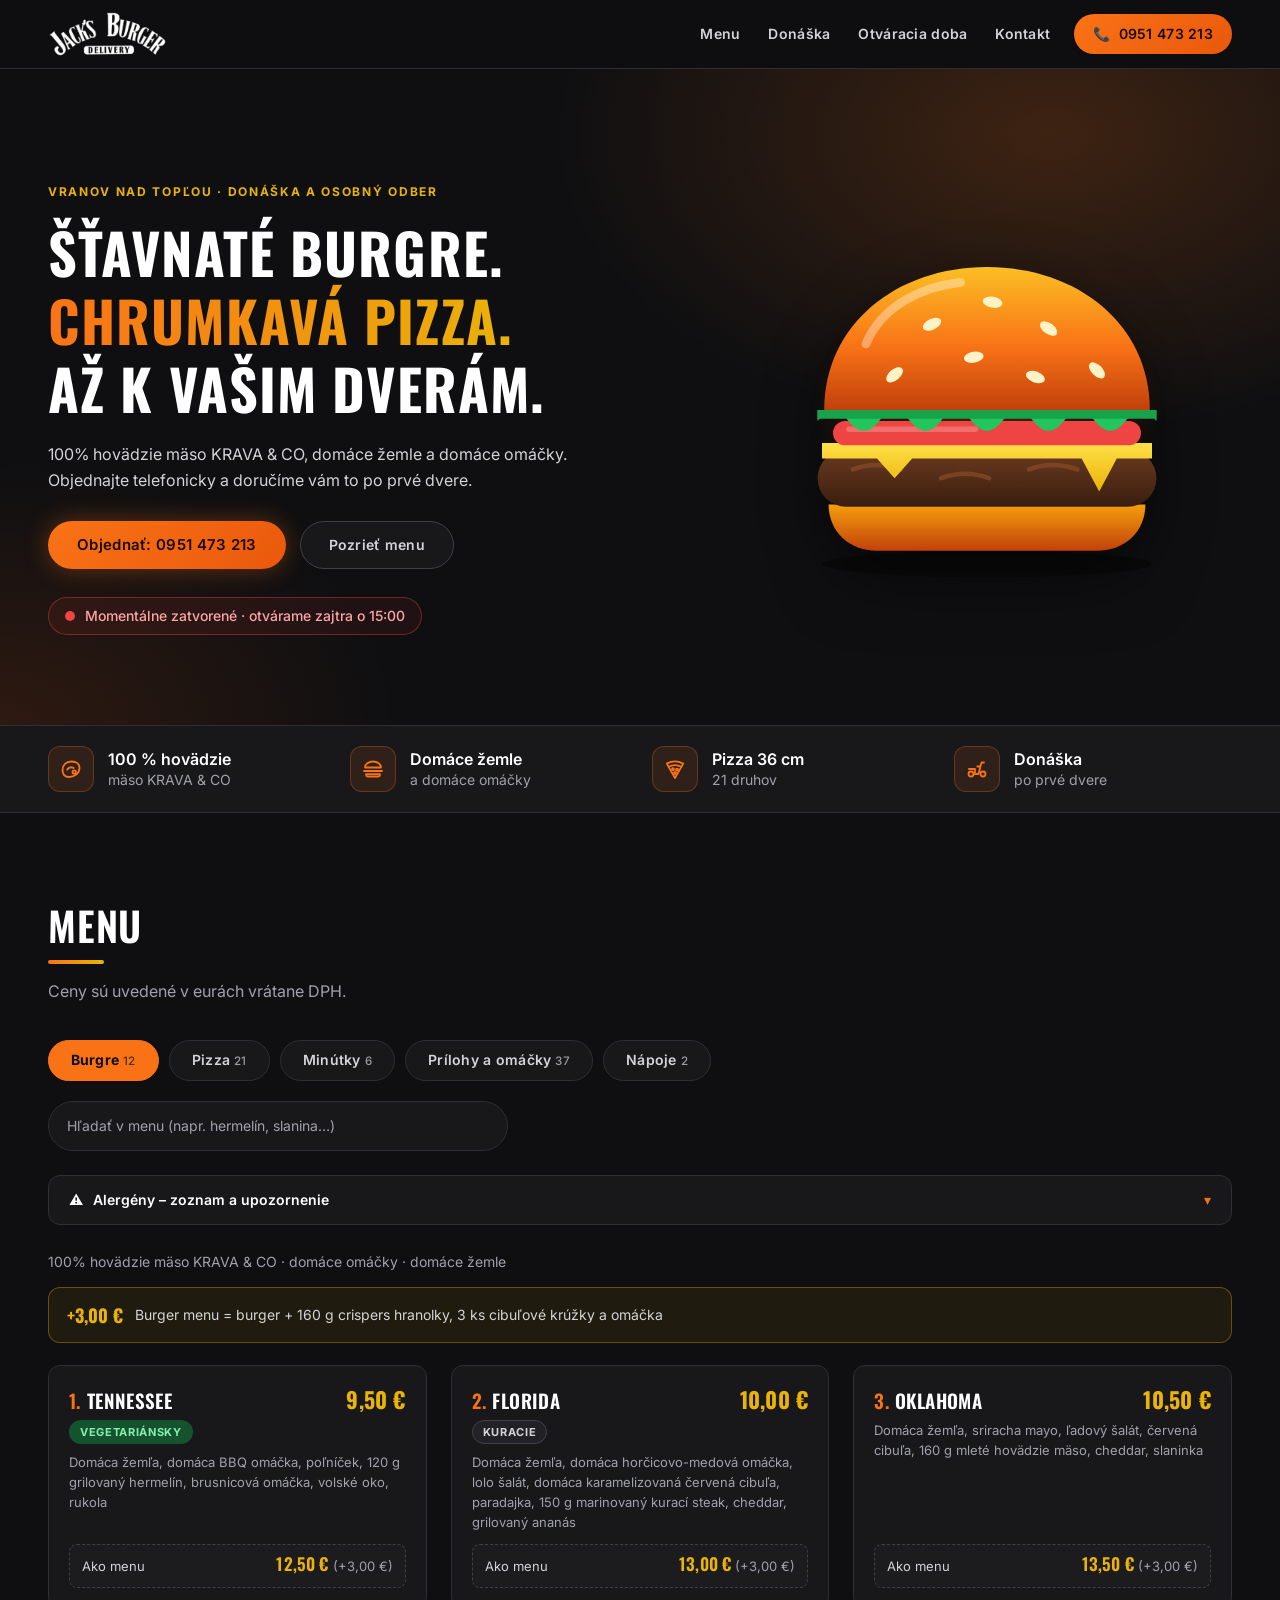
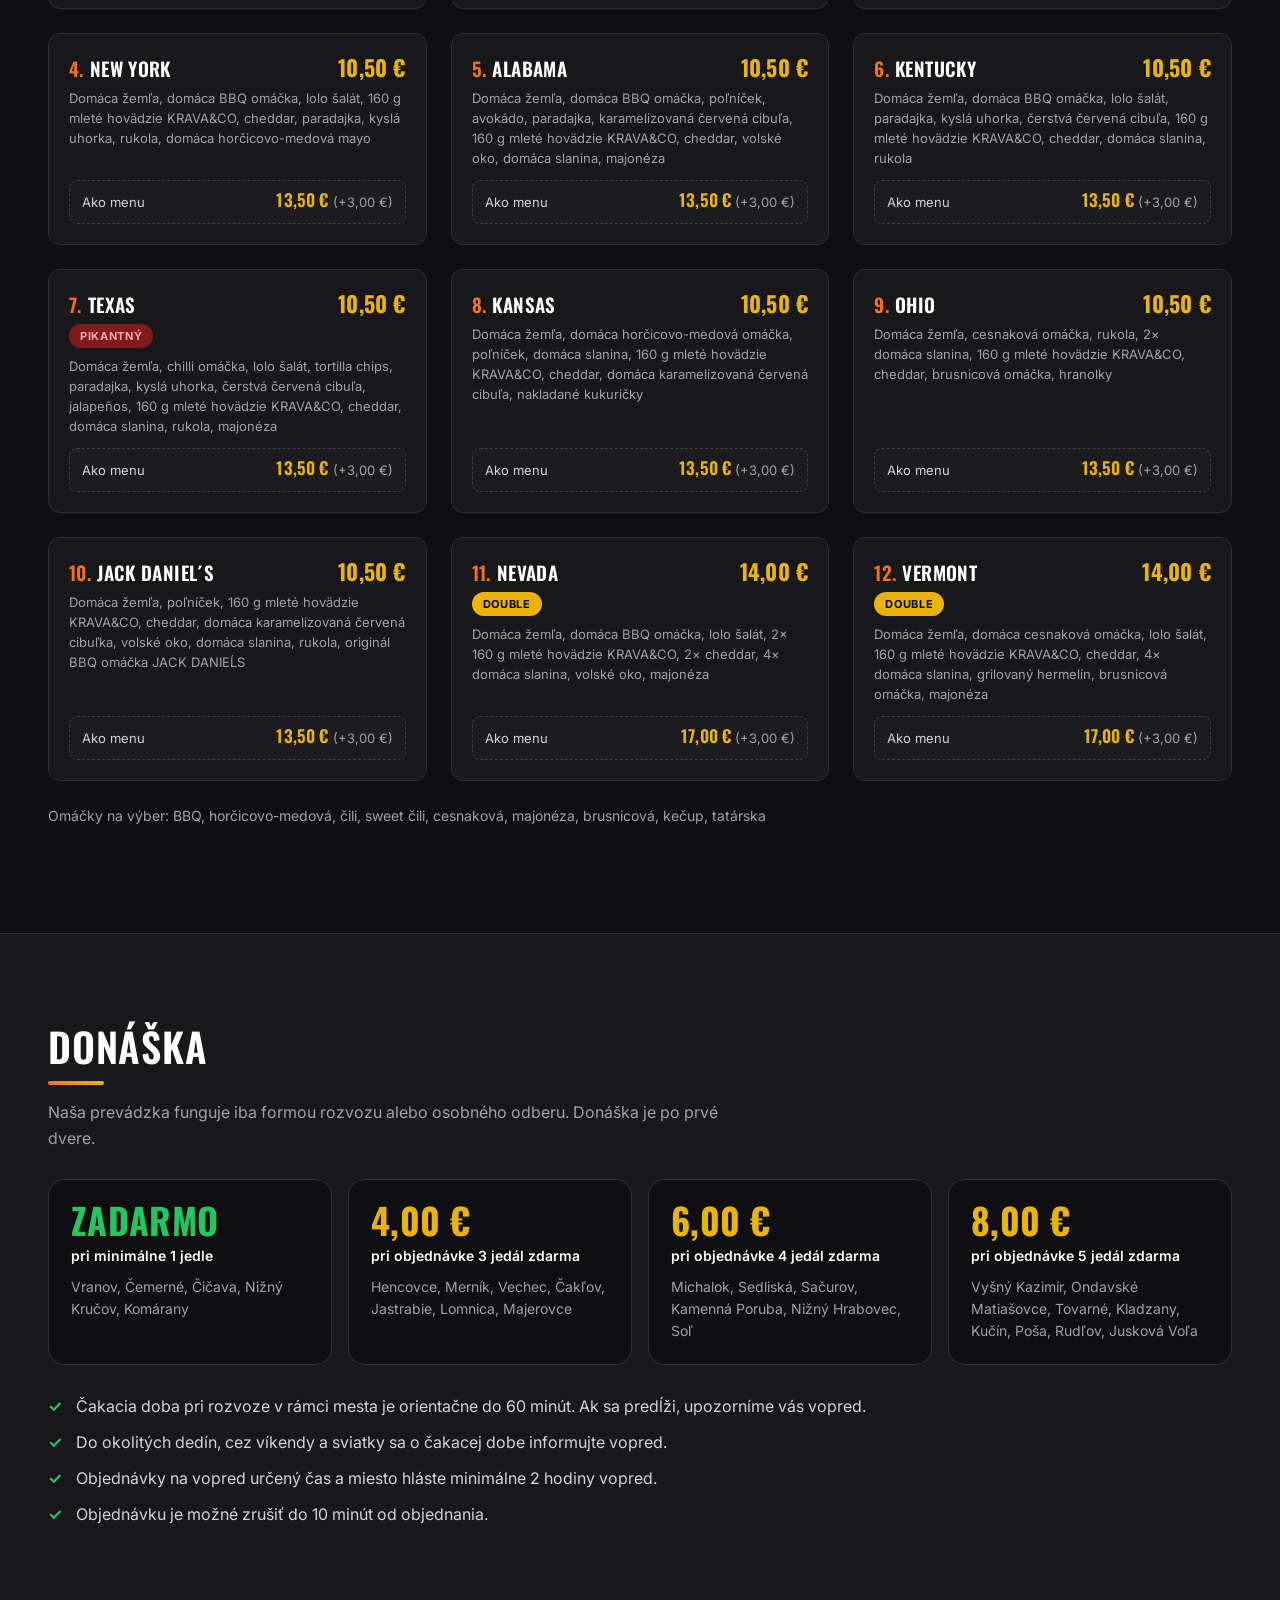
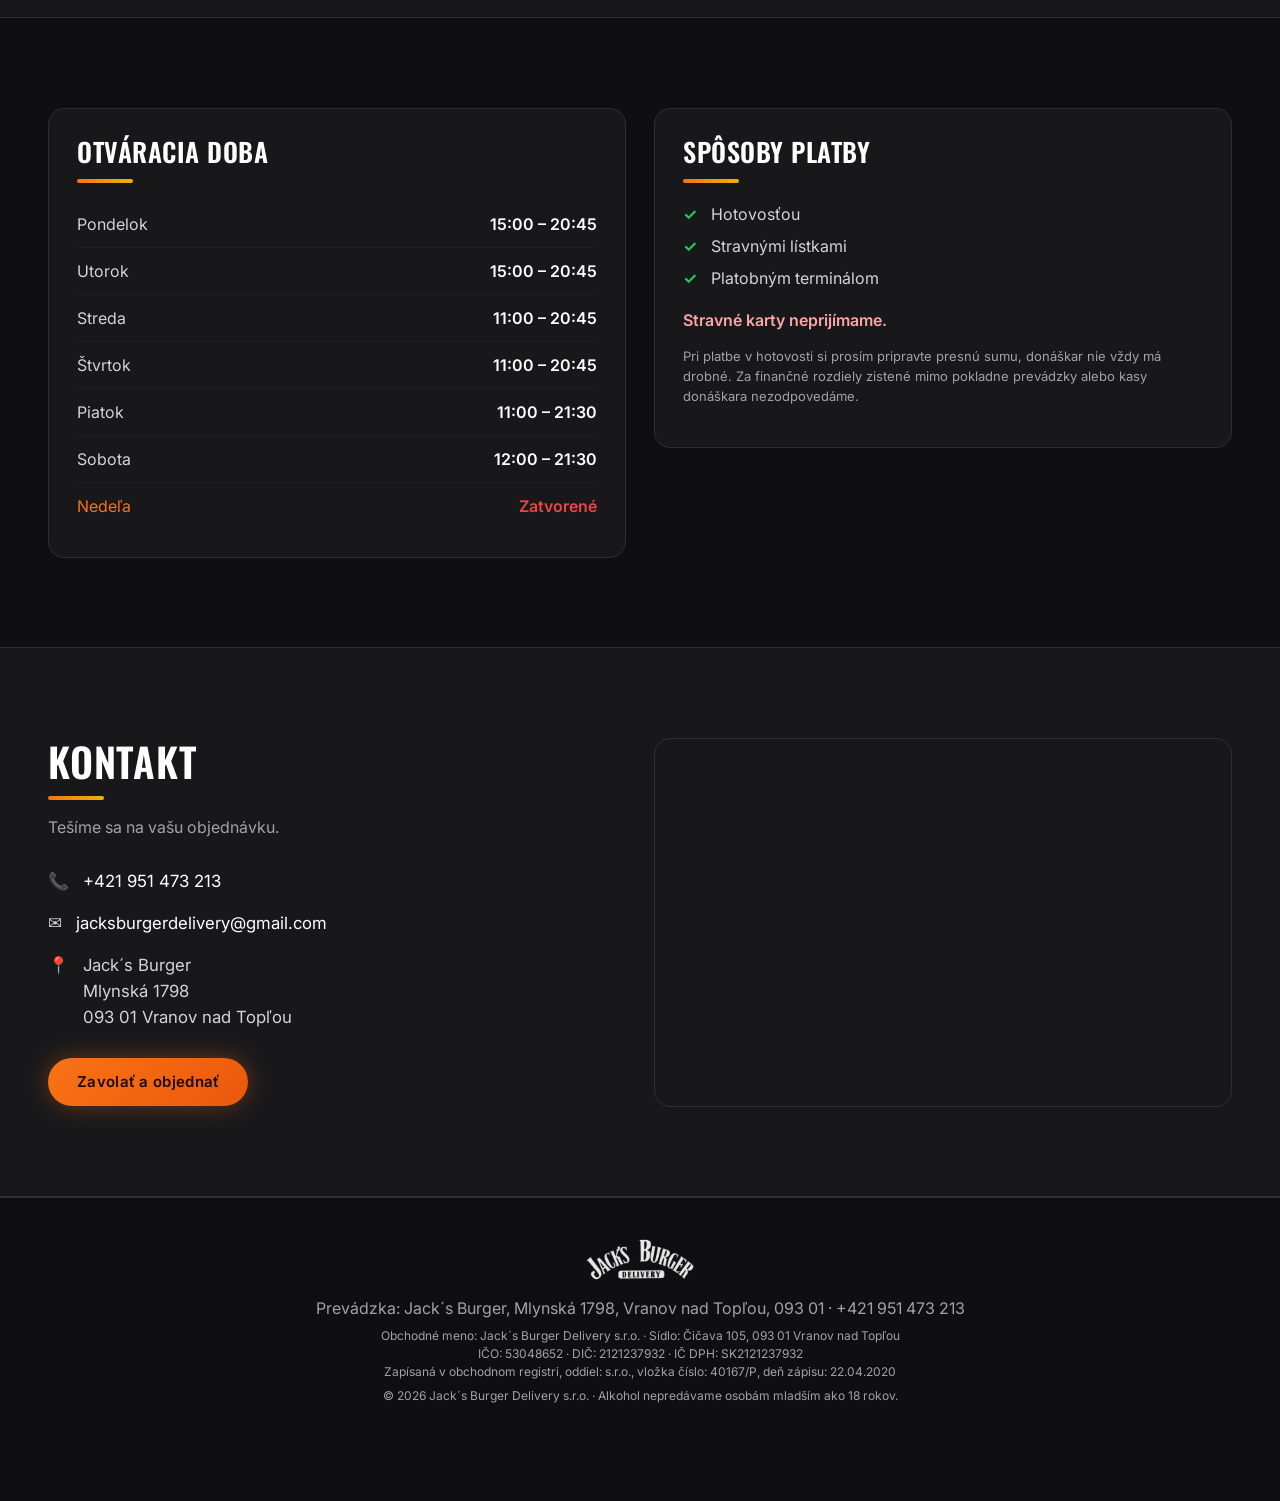
==== commit 532eabeb: "Dizajnove úpravy" ====
--- a/index.html
+++ b/index.html
@@ -73,6 +73,7 @@
   <main>
     <section class="hero">
       <div class="wrap hero__in">
+        <div class="hero__text">
         <p class="eyebrow">Vranov nad Topľou · donáška a osobný odber</p>
         <h1><span>Šťavnaté burgre.</span> <span class="grad">Chrumkavá pizza.</span> <span>Až k vašim dverám.</span></h1>
         <p class="lead">100% hovädzie mäso KRAVA &amp; CO, domáce žemle a domáce omáčky. Objednajte telefonicky a doručíme vám to po prvé dvere.</p>
@@ -83,15 +84,73 @@
         <div class="status" id="status" role="status" aria-live="polite">
           <span class="dot"></span><span id="statusText">Kontrolujem otváraciu dobu…</span>
         </div>
+        </div>
+
+        <div class="hero__art" aria-hidden="true">
+          <svg class="burger" viewBox="0 0 400 320" xmlns="http://www.w3.org/2000/svg" role="img" focusable="false">
+            <defs>
+              <linearGradient id="gBun" x1="0" y1="0" x2="0" y2="1">
+                <stop offset="0" stop-color="#FBBF24"/><stop offset=".55" stop-color="#F97316"/><stop offset="1" stop-color="#C2410C"/>
+              </linearGradient>
+              <linearGradient id="gBun2" x1="0" y1="0" x2="0" y2="1">
+                <stop offset="0" stop-color="#F59E0B"/><stop offset="1" stop-color="#C2410C"/>
+              </linearGradient>
+              <linearGradient id="gPatty" x1="0" y1="0" x2="0" y2="1">
+                <stop offset="0" stop-color="#6B3A20"/><stop offset="1" stop-color="#3A1E0F"/>
+              </linearGradient>
+              <linearGradient id="gCheese" x1="0" y1="0" x2="0" y2="1">
+                <stop offset="0" stop-color="#FDE047"/><stop offset="1" stop-color="#EAB308"/>
+              </linearGradient>
+            </defs>
+            <ellipse cx="200" cy="300" rx="150" ry="12" fill="#000" opacity=".35"/>
+            <!-- spodná žemľa -->
+            <path d="M56 246H344C344 270 326 288 300 288H100C74 288 56 270 56 246Z" fill="url(#gBun2)"/>
+            <!-- placka -->
+            <rect x="46" y="196" width="308" height="52" rx="26" fill="url(#gPatty)"/>
+            <path d="M78 214q22 -8 44 0M158 222q22 -8 44 0M238 214q22 -8 44 0" stroke="#8A4B27" stroke-width="4" stroke-linecap="round" fill="none" opacity=".7"/>
+            <!-- syr -->
+            <path d="M50 190H350V204H318L302 234L286 204H132L116 222L100 204H50Z" fill="url(#gCheese)"/>
+            <!-- paradajka -->
+            <rect x="60" y="170" width="280" height="22" rx="11" fill="#EF4444"/>
+            <rect x="72" y="175" width="120" height="5" rx="2.5" fill="#fff" opacity=".22"/>
+            <!-- šalát -->
+            <path d="M46 170q14 -18 28 0t28 0t28 0t28 0t28 0t28 0t28 0t28 0t28 0t28 0t28 0v-10H46Z" fill="#22C55E"/>
+            <path d="M46 160H354V168H46Z" fill="#16A34A"/>
+            <!-- horná žemľa -->
+            <path d="M52 160C52 82 118 30 200 30S348 82 348 160Z" fill="url(#gBun)"/>
+            <path d="M90 100C104 66 140 48 176 44" stroke="#fff" stroke-opacity=".35" stroke-width="8" stroke-linecap="round" fill="none"/>
+            <g fill="#FEF3C7">
+              <ellipse cx="150" cy="82" rx="9" ry="5" transform="rotate(-25 150 82)"/>
+              <ellipse cx="205" cy="62" rx="9" ry="5" transform="rotate(10 205 62)"/>
+              <ellipse cx="256" cy="86" rx="9" ry="5" transform="rotate(35 256 86)"/>
+              <ellipse cx="116" cy="128" rx="9" ry="5" transform="rotate(-40 116 128)"/>
+              <ellipse cx="188" cy="112" rx="9" ry="5" transform="rotate(-10 188 112)"/>
+              <ellipse cx="244" cy="130" rx="9" ry="5" transform="rotate(20 244 130)"/>
+              <ellipse cx="300" cy="124" rx="9" ry="5" transform="rotate(45 300 124)"/>
+            </g>
+          </svg>
+        </div>
       </div>
     </section>
 
     <section class="strip" aria-label="Naše výhody">
       <div class="wrap strip__in">
-        <div><strong>🥩 100 % hovädzie</strong><span>mäso KRAVA &amp; CO</span></div>
-        <div><strong>🍞 Domáce žemle</strong><span>a domáce omáčky</span></div>
-        <div><strong>🍕 Pizza 36 cm</strong><span>21 druhov</span></div>
-        <div><strong>🛵 Donáška</strong><span>po prvé dvere</span></div>
+        <div class="perk">
+          <span class="perk__icon" aria-hidden="true"><svg viewBox="0 0 24 24" fill="none" stroke="currentColor" stroke-width="1.8" stroke-linecap="round" stroke-linejoin="round"><path d="M3.5 13c0-5 3.6-8.5 9-8.5 5 0 8 2.6 8 6.3 0 5.4-4.6 9.2-10.2 9.2C6 20 3.5 17.2 3.5 13z"/><path d="M8.2 12.6c1.6-2.2 4.2-2.8 6.4-1.5"/><circle cx="15.2" cy="15" r="1.7"/></svg></span>
+          <span class="perk__txt"><strong>100 % hovädzie</strong><span>mäso KRAVA &amp; CO</span></span>
+        </div>
+        <div class="perk">
+          <span class="perk__icon" aria-hidden="true"><svg viewBox="0 0 24 24" fill="none" stroke="currentColor" stroke-width="1.8" stroke-linecap="round" stroke-linejoin="round"><path d="M4 10.5a8 6 0 0 1 16 0z"/><path d="M3 14h18"/><path d="M5 17.2h14a2 2 0 0 1-2 2.3H7a2 2 0 0 1-2-2.3z"/></svg></span>
+          <span class="perk__txt"><strong>Domáce žemle</strong><span>a domáce omáčky</span></span>
+        </div>
+        <div class="perk">
+          <span class="perk__icon" aria-hidden="true"><svg viewBox="0 0 24 24" fill="none" stroke="currentColor" stroke-width="1.8" stroke-linecap="round" stroke-linejoin="round"><path d="M12 21 3.8 6.6a17 17 0 0 1 16.4 0z"/><path d="M5.6 9.8a14 14 0 0 1 12.8 0"/><circle cx="10" cy="12.2" r="1"/><circle cx="14" cy="12.6" r="1"/><circle cx="12" cy="16" r="1"/></svg></span>
+          <span class="perk__txt"><strong>Pizza 36 cm</strong><span>21 druhov</span></span>
+        </div>
+        <div class="perk">
+          <span class="perk__icon" aria-hidden="true"><svg viewBox="0 0 24 24" fill="none" stroke="currentColor" stroke-width="1.8" stroke-linecap="round" stroke-linejoin="round"><circle cx="6" cy="17" r="2.5"/><circle cx="18" cy="17" r="2.5"/><path d="M8.5 17h5l2-7.5h-3.2"/><path d="M15.2 9.5 16.6 5.5H19"/><path d="M4 12h6v3.2"/></svg></span>
+          <span class="perk__txt"><strong>Donáška</strong><span>po prvé dvere</span></span>
+        </div>
       </div>
     </section>
 
@@ -177,7 +236,10 @@
     </div>
   </footer>
 
-  <a class="fab" href="tel:+421951473213" aria-label="Zavolať a objednať">📞 Objednať</a>
+  <div class="stickybar" role="complementary" aria-label="Rýchla objednávka">
+    <div class="stickybar__status" id="barStatus"><span class="dot"></span><span id="barStatusText"></span></div>
+    <a class="btn btn--primary btn--sm" href="tel:+421951473213">📞 Objednať</a>
+  </div>
 
   <script src="js/data.js"></script>
   <script src="js/app.js"></script>
--- a/css/style.css
+++ b/css/style.css
@@ -1,212 +1,275 @@
+/* =====================================================================
+   Flame & Crust Delivery System – podľa DESIGN.md
+   ===================================================================== */
 :root {
-  --bg: #0a0a0a;
-  --bg2: #141210;
-  --card: #1a1714;
-  --line: #2b2622;
-  --text: #f4efe9;
-  --muted: #a99f94;
-  --accent: #f5a524;
-  --accent2: #e5532d;
-  --ok: #3ecf6e;
-  --bad: #ff5d5d;
-  --radius: 16px;
+  /* povrchy */
+  --canvas: #0F0F11;
+  --card: #18181B;
+  --elevated: #222226;
+  --border: #2E2E33;
+  --border-subtle: #1F1F23;
+  --border-strong: #3F3F46;
+  /* akcenty */
+  --flame: #F97316;
+  --flame-deep: #EA580C;
+  --gold: #EAB308;
+  --gold-soft: #FDE047;
+  --leaf: #22C55E;
+  --red: #EF4444;
+  /* text */
+  --text: #FFFFFF;
+  --text-2: #D4D4D8;
+  --muted: #A1A1AA;
+  --on-flame: #1A0A00;
+  /* tvary */
+  --r-sm: .5rem;
+  --r-md: .75rem;
+  --r-lg: 1rem;
   --font: "Inter", system-ui, -apple-system, "Segoe UI", Roboto, sans-serif;
   --head: "Oswald", Impact, "Arial Narrow", sans-serif;
+  --glow: 0 0 16px rgba(249, 115, 22, .12);
 }
 *, *::before, *::after { box-sizing: border-box; }
 html { scroll-behavior: smooth; scroll-padding-top: 76px; }
-body { margin: 0; background: var(--bg); color: var(--text); font: 16px/1.6 var(--font); -webkit-font-smoothing: antialiased; }
+body { margin: 0; background: var(--canvas); color: var(--text-2); font: 16px/26px var(--font); -webkit-font-smoothing: antialiased; }
 img { max-width: 100%; height: auto; display: block; }
-a { color: var(--accent); text-decoration: none; }
+a { color: var(--flame); text-decoration: none; }
 a:hover { text-decoration: underline; }
-.wrap { width: min(1120px, 92%); margin-inline: auto; }
+.wrap { width: calc(100% - 2rem); max-width: 1280px; margin-inline: auto; }
+@media (min-width: 768px) { .wrap { width: calc(100% - 4rem); } }
+@media (min-width: 1100px) { .wrap { width: calc(100% - 6rem); } }
 .sr { position: absolute; width: 1px; height: 1px; overflow: hidden; clip: rect(0 0 0 0); }
-.skip { position: absolute; left: -999px; top: 8px; background: var(--accent); color: #000; padding: 8px 14px; border-radius: 8px; z-index: 100; }
+.skip { position: absolute; left: -999px; top: 8px; background: var(--flame); color: var(--on-flame); padding: 8px 14px; border-radius: var(--r-sm); z-index: 100; }
 .skip:focus { left: 8px; }
-:focus-visible { outline: 2px solid var(--accent); outline-offset: 3px; }
-
-/* Oznam (nastavenie v js/data.js → ANNOUNCEMENT) */
-.notice { position: relative; background: linear-gradient(90deg, var(--accent), var(--accent2)); color: #1a0d00; }
-.notice--warning { background: #ffd23f; }
-.notice--closed { background: #ff5d5d; color: #fff; }
+:focus-visible { outline: 2px solid var(--flame); outline-offset: 3px; }
+
+/* ---------- Oznam (js/data.js → ANNOUNCEMENT) ---------- */
+.notice { position: relative; background: linear-gradient(90deg, var(--flame), var(--flame-deep)); color: var(--on-flame); }
+.notice--warning { background: var(--gold); color: #1a1300; }
+.notice--closed { background: var(--red); color: #fff; }
 .notice__in { display: flex; align-items: center; gap: 14px; padding: 12px 0; }
 .notice__icon { font-size: 1.3rem; flex: none; }
 .notice__body { flex: 1; font-size: .98rem; line-height: 1.45; }
-.notice__body strong { display: block; font-family: var(--head); text-transform: uppercase; letter-spacing: .04em; font-size: 1.05rem; }
-.notice__x { flex: none; background: rgba(0,0,0,.15); border: 0; color: inherit; width: 30px; height: 30px; border-radius: 50%; font-size: 1.1rem; line-height: 1; cursor: pointer; }
-.notice__x:hover { background: rgba(0,0,0,.3); }
+.notice__body strong { display: block; font-family: var(--head); text-transform: uppercase; letter-spacing: .02em; font-size: 1.05rem; }
+.notice__x { flex: none; background: rgba(0,0,0,.18); border: 0; color: inherit; width: 30px; height: 30px; border-radius: 9999px; font-size: 1.1rem; line-height: 1; cursor: pointer; }
+.notice__x:hover { background: rgba(0,0,0,.32); }
 .notice[hidden] { display: none; }
 
-/* Nav */
-.nav { position: sticky; top: 0; z-index: 50; background: rgba(10,10,10,.85); backdrop-filter: blur(12px); border-bottom: 1px solid var(--line); }
+/* ---------- Navigácia ---------- */
+.nav { position: sticky; top: 0; z-index: 50; background: rgba(15,15,17,.88); backdrop-filter: blur(14px); -webkit-backdrop-filter: blur(14px); border-bottom: 1px solid var(--border); }
 .nav__in { display: flex; align-items: center; gap: 24px; height: 68px; }
 .brand img { height: 46px; width: auto; }
-.links { display: flex; gap: 24px; margin-left: auto; }
-.links a { color: var(--text); font-weight: 500; font-size: .95rem; opacity: .85; }
-.links a:hover { opacity: 1; color: var(--accent); text-decoration: none; }
+.links { display: flex; gap: 28px; margin-left: auto; }
+.links a { color: var(--text-2); font: 600 14px/18px var(--font); letter-spacing: .02em; transition: color .2s; }
+.links a:hover { color: var(--flame); text-decoration: none; }
 .burger-btn { display: none; background: none; border: 0; width: 42px; height: 42px; padding: 10px; cursor: pointer; flex-direction: column; justify-content: space-between; }
 .burger-btn span { display: block; height: 2px; background: var(--text); border-radius: 2px; transition: .25s; }
 .burger-btn[aria-expanded="true"] span:nth-child(1) { transform: translateY(8px) rotate(45deg); }
 .burger-btn[aria-expanded="true"] span:nth-child(2) { opacity: 0; }
 .burger-btn[aria-expanded="true"] span:nth-child(3) { transform: translateY(-8px) rotate(-45deg); }
 
-/* Buttons */
-.btn { display: inline-flex; align-items: center; justify-content: center; gap: 8px; padding: 14px 26px; border-radius: 999px; font-weight: 700; border: 2px solid transparent; transition: transform .15s, background .2s, box-shadow .2s; cursor: pointer; }
+/* ---------- Tlačidlá ---------- */
+.btn { display: inline-flex; align-items: center; justify-content: center; gap: 8px; padding: 14px 28px; border-radius: 9999px; font: 600 14px/18px var(--font); letter-spacing: .02em; border: 1px solid transparent; transition: transform .15s, background .2s, box-shadow .2s, border-color .2s, color .2s; cursor: pointer; }
 .btn:hover { text-decoration: none; transform: translateY(-2px); }
-.btn--primary { background: linear-gradient(135deg, var(--accent), var(--accent2)) border-box; border-color: transparent; color: #1a0d00; box-shadow: 0 8px 24px rgba(229,83,45,.35); }
-.btn--ghost { border-color: var(--line); color: var(--text); }
-.btn--ghost:hover { border-color: var(--accent); color: var(--accent); }
-.btn--sm { padding: 9px 18px; font-size: .9rem; }
-.btn--call { background: var(--accent); color: #1a0d00; }
-
-/* Hero */
-.hero { position: relative; overflow: hidden; padding: clamp(64px, 11vw, 140px) 0 clamp(56px, 8vw, 100px);
+.btn:active { transform: translateY(0); }
+/* border-box + priehľadný border = plynulý prechod bez švu na okrajoch */
+.btn--primary { background: linear-gradient(135deg, var(--flame) 0%, var(--flame-deep) 100%) border-box; color: var(--on-flame); font-size: 15px; box-shadow: 0 0 24px rgba(249,115,22,.35); }
+.btn--primary:hover { box-shadow: 0 0 32px rgba(249,115,22,.5); }
+.btn--primary:active { background: var(--flame-deep) border-box; }
+.btn--ghost { background: var(--card); border-color: var(--border-strong); color: var(--text-2); }
+.btn--ghost:hover { color: #fff; border-color: var(--flame); }
+.btn--sm { padding: 10px 18px; }
+.btn--call { background: linear-gradient(135deg, var(--flame), var(--flame-deep)) border-box; color: var(--on-flame); }
+
+/* ---------- Hero ---------- */
+.hero { position: relative; overflow: hidden; padding: clamp(56px, 9vw, 120px) 0 clamp(48px, 7vw, 96px);
   background:
-    radial-gradient(900px 500px at 85% 0%, rgba(245,165,36,.18), transparent 60%),
-    radial-gradient(700px 500px at 0% 100%, rgba(229,83,45,.15), transparent 60%),
-    var(--bg); }
-.hero::after { content: "🍔"; position: absolute; right: 4%; bottom: -30px; font-size: clamp(160px, 28vw, 380px); opacity: .09; transform: rotate(-12deg); pointer-events: none; }
-.eyebrow { color: var(--accent); text-transform: uppercase; letter-spacing: .14em; font-size: .8rem; font-weight: 600; margin: 0 0 16px; }
-.hero h1 { font-family: var(--head); font-weight: 700; text-transform: uppercase; line-height: 1.12; letter-spacing: .01em; font-size: clamp(2.5rem, 7vw, 5.2rem); margin: 0 0 20px; text-align: left; }
+    radial-gradient(800px 480px at 82% 10%, rgba(249,115,22,.20), transparent 62%),
+    radial-gradient(640px 420px at 0% 100%, rgba(234,88,12,.14), transparent 62%),
+    var(--canvas); }
+.hero__in { display: grid; grid-template-columns: 1.15fr .85fr; align-items: center; gap: 2rem; position: relative; }
+.hero__art { position: relative; display: flex; justify-content: center; }
+.hero__art::before { content: ""; position: absolute; inset: 4% 2%; border-radius: 50%; background: radial-gradient(closest-side, rgba(249,115,22,.55), rgba(234,88,12,.2) 58%, transparent 72%); filter: blur(8px); }
+.burger { position: relative; width: min(100%, 440px); height: auto; filter: drop-shadow(0 18px 28px rgba(0,0,0,.5)); animation: float 6s ease-in-out infinite; }
+@keyframes float { 50% { transform: translateY(-10px) rotate(-1deg); } }
+.eyebrow { color: var(--gold); text-transform: uppercase; letter-spacing: .14em; font: 700 12px/16px var(--font); margin: 0 0 16px; }
+.hero h1 { font-family: var(--head); font-weight: 700; text-transform: uppercase; color: var(--text); line-height: 1.14; letter-spacing: .02em; font-size: clamp(2.25rem, 6.2vw, 3.5rem); margin: 0 0 20px; text-align: left; }
 .hero h1 span { display: block; padding: .06em 0 .02em; }
-.hero h1 .grad { width: max-content; max-width: 100%; background: linear-gradient(90deg, var(--accent), var(--accent2)); -webkit-background-clip: text; background-clip: text; color: transparent; }
-.lead { max-width: 560px; color: var(--muted); font-size: 1.1rem; margin: 0 0 28px; }
+.hero h1 .grad { width: max-content; max-width: 100%; background: linear-gradient(90deg, var(--flame), var(--gold)); -webkit-background-clip: text; background-clip: text; color: transparent; }
+.lead { max-width: 560px; color: var(--text-2); font-size: 16px; margin: 0 0 28px; }
 .hero__cta { display: flex; flex-wrap: wrap; gap: 14px; margin-bottom: 28px; }
-.status { display: inline-flex; align-items: center; gap: 10px; padding: 8px 16px; border: 1px solid var(--line); border-radius: 999px; background: rgba(26,23,20,.8); font-size: .92rem; }
-.dot { width: 10px; height: 10px; border-radius: 50%; background: var(--muted); }
-.status.open .dot { background: var(--ok); box-shadow: 0 0 0 4px rgba(62,207,110,.2); animation: pulse 2s infinite; }
-.status.closed .dot { background: var(--bad); }
-@keyframes pulse { 50% { box-shadow: 0 0 0 8px rgba(62,207,110,0); } }
-
-/* Strip */
-.strip { background: var(--bg2); border-block: 1px solid var(--line); }
-.strip__in { display: grid; grid-template-columns: repeat(4, 1fr); gap: 16px; padding: 22px 0; }
-.strip__in div { display: flex; flex-direction: column; }
-.strip__in strong { font-size: 1rem; }
-.strip__in span { color: var(--muted); font-size: .88rem; }
-
-/* Sections */
-.section { padding: clamp(56px, 8vw, 96px) 0; }
-.section--alt { background: var(--bg2); border-block: 1px solid var(--line); }
-.title { font-family: var(--head); text-transform: uppercase; letter-spacing: .03em; font-size: clamp(2rem, 4.5vw, 3rem); margin: 0 0 6px; line-height: 1.1; }
-.title::after { content: ""; display: block; width: 56px; height: 4px; border-radius: 4px; margin-top: 12px; background: linear-gradient(90deg, var(--accent), var(--accent2)); }
-.title--sm { font-size: 1.7rem; margin-bottom: 18px; }
+
+/* Stav prevádzky */
+.status { display: inline-flex; align-items: center; gap: 10px; padding: 8px 16px; border: 1px solid var(--border); border-radius: 9999px; background: var(--card); font: 500 14px/20px var(--font); color: var(--text-2); }
+.dot { width: 10px; height: 10px; flex: none; border-radius: 50%; background: var(--muted); }
+.status.open { border-color: rgba(34,197,94,.4); background: rgba(34,197,94,.08); color: #86EFAC; }
+.status.closed { border-color: rgba(239,68,68,.4); background: rgba(239,68,68,.08); color: #FCA5A5; }
+.status.open .dot { background: var(--leaf); box-shadow: 0 0 0 4px rgba(34,197,94,.2); animation: pulse 2s infinite; }
+.status.closed .dot { background: var(--red); }
+@keyframes pulse { 50% { box-shadow: 0 0 0 8px rgba(34,197,94,0); } }
+
+/* ---------- Pás výhod ---------- */
+.strip { background: var(--card); border-block: 1px solid var(--border); }
+.strip__in { display: grid; grid-template-columns: repeat(4, 1fr); gap: 16px 24px; padding: 20px 0; }
+.perk { display: flex; align-items: center; gap: 14px; }
+.perk__icon { flex: none; width: 46px; height: 46px; display: grid; place-items: center; border-radius: var(--r-md); color: var(--flame); background: rgba(249,115,22,.1); border: 1px solid rgba(249,115,22,.28); }
+.perk__icon svg { width: 24px; height: 24px; }
+.perk__txt { display: flex; flex-direction: column; min-width: 0; }
+.perk__txt strong { color: var(--text); font: 600 16px/22px var(--font); }
+.perk__txt span { color: var(--muted); font-size: 14px; line-height: 20px; }
+
+/* ---------- Sekcie ---------- */
+.section { padding: clamp(48px, 7vw, 96px) 0; }
+.section--alt { background: var(--card); border-block: 1px solid var(--border); }
+.title { font-family: var(--head); font-weight: 600; color: var(--text); text-transform: uppercase; letter-spacing: .02em; font-size: clamp(1.75rem, 4vw, 2.5rem); line-height: 1.15; margin: 0 0 6px; }
+.title::after { content: ""; display: block; width: 56px; height: 4px; border-radius: 4px; margin-top: 12px; background: linear-gradient(90deg, var(--flame), var(--gold)); }
+.title--sm { font-size: 1.625rem; margin-bottom: 18px; }
 .sub { color: var(--muted); margin: 14px 0 28px; max-width: 720px; }
 
-/* Tabs */
-.tabs { display: flex; gap: 10px; overflow-x: auto; padding: 4px 2px 12px; scrollbar-width: none; position: sticky; top: 68px; z-index: 20; background: var(--bg); margin: 0 -2px; }
+/* ---------- Kategórie ---------- */
+.tabs { display: flex; gap: 10px; overflow-x: auto; padding: 8px 2px 12px; scrollbar-width: none; position: sticky; top: 68px; z-index: 20; background: var(--canvas); margin: 0 -2px; }
+.section--alt .tabs { background: var(--card); }
 .tabs::-webkit-scrollbar { display: none; }
-.tab { flex: none; padding: 10px 22px; border-radius: 999px; border: 1px solid var(--line); background: var(--card); color: var(--text); font: 600 .95rem var(--font); cursor: pointer; transition: .2s; }
-.tab:hover { border-color: var(--accent); }
-.tab[aria-selected="true"] { background: var(--accent); color: #1a0d00; border-color: var(--accent); }
+.tab { flex: none; padding: 10px 22px; border-radius: 9999px; border: 1px solid var(--border); background: var(--card); color: var(--text-2); font: 600 14px/18px var(--font); letter-spacing: .02em; cursor: pointer; transition: .2s; }
+.tab:hover { border-color: var(--flame); color: #fff; }
+.tab[aria-selected="true"] { background: var(--flame); color: var(--canvas); border-color: var(--flame); font-weight: 700; }
 .tab small { opacity: .7; font-weight: 500; margin-left: 4px; }
 .search { margin: 8px 0 24px; }
-.search input { width: 100%; max-width: 460px; padding: 13px 18px; border-radius: 999px; border: 1px solid var(--line); background: var(--card); color: var(--text); font: inherit; }
+.search input { width: 100%; max-width: 460px; padding: 13px 18px; border-radius: 9999px; border: 1px solid var(--border); background: var(--card); color: var(--text); font: 400 14px/22px var(--font); transition: border-color .2s; }
+.search input:focus { outline: none; border-color: var(--flame); box-shadow: var(--glow); }
 .search input::placeholder { color: var(--muted); }
 
-/* Menu */
-.cat-note { color: var(--muted); margin: 0 0 12px; }
-.callout { display: flex; gap: 12px; align-items: center; background: rgba(245,165,36,.1); border: 1px solid rgba(245,165,36,.35); border-radius: var(--radius); padding: 14px 18px; margin: 0 0 22px; font-size: .95rem; }
-.callout b { color: var(--accent); white-space: nowrap; }
-.group-title { font-family: var(--head); text-transform: uppercase; letter-spacing: .05em; font-size: 1.4rem; margin: 28px 0 14px; color: var(--accent); }
-.items { display: grid; grid-template-columns: repeat(auto-fill, minmax(340px, 1fr)); gap: 16px; }
-.item { background: var(--card); border: 1px solid var(--line); border-radius: var(--radius); padding: 18px 20px; display: flex; flex-direction: column; gap: 6px; transition: border-color .2s, transform .2s; }
-.item:hover { border-color: rgba(245,165,36,.5); transform: translateY(-2px); }
+/* ---------- Menu ---------- */
+.cat-note { color: var(--muted); font-size: 14px; margin: 0 0 12px; }
+.callout { display: flex; gap: 12px; align-items: center; background: rgba(234,179,8,.08); border: 1px solid rgba(234,179,8,.35); border-radius: var(--r-md); padding: 14px 18px; margin: 0 0 22px; font-size: 14px; color: var(--text-2); }
+.callout b { color: var(--gold); font: 700 18px/1 var(--head); white-space: nowrap; }
+.group-title { font: 600 20px/26px var(--head); text-transform: uppercase; letter-spacing: .01em; margin: 32px 0 14px; color: var(--flame); }
+
+.items { display: grid; grid-template-columns: 1fr; gap: 1rem; }
+@media (min-width: 768px) { .items { grid-template-columns: repeat(2, 1fr); gap: 1.5rem; } }
+@media (min-width: 1100px) { .items { grid-template-columns: repeat(3, 1fr); } }
+
+.item { background: var(--card); border: 1px solid var(--border); border-radius: var(--r-md); padding: 1.25rem; display: flex; flex-direction: column; gap: 8px; transition: border-color .2s, box-shadow .2s, transform .2s; }
+.item:hover { border-color: rgba(249,115,22,.4); box-shadow: var(--glow); transform: translateY(-2px); }
 .item__top { display: flex; align-items: baseline; justify-content: space-between; gap: 12px; }
-.item__name { margin: 0; font-family: var(--head); font-size: 1.3rem; text-transform: uppercase; letter-spacing: .03em; line-height: 1.2; }
-.item__num { color: var(--accent); margin-right: 6px; }
-.item__price { margin-left: auto; font-weight: 700; font-size: 1.15rem; color: var(--accent); white-space: nowrap; }
-.item__desc { color: var(--muted); font-size: .92rem; margin: 0; }
-.item__menu { font-size: .85rem; margin-top: 4px; color: var(--text); opacity: .85; }
-.item__menu b { color: var(--accent); }
-.item__tags { display: flex; flex-wrap: wrap; gap: 6px; margin: 2px 0 2px; }
-.tag { display: inline-block; font: 700 .68rem/1 var(--font); letter-spacing: .06em; text-transform: uppercase; background: rgba(229,83,45,.18); color: #ff8a65; border-radius: 6px; padding: 5px 9px; }
-.tag--veg { background: rgba(62,207,110,.16); color: #5ee08a; }
-.items--compact { grid-template-columns: repeat(auto-fill, minmax(260px, 1fr)); }
-.items--compact .item { padding: 12px 16px; }
-.items--compact .item__name { font-size: 1.05rem; }
-.items--compact .item__price { font-size: 1rem; }
+.item__name { margin: 0; color: var(--text); font: 600 19px/24px var(--head); text-transform: uppercase; letter-spacing: .02em; }
+.item__num { color: var(--flame); margin-right: 6px; }
+.item__price { margin-left: auto; font: 700 22px/26px var(--head); letter-spacing: .01em; color: var(--gold); white-space: nowrap; }
+.item__desc { color: var(--muted); font-size: 13px; line-height: 20px; margin: 0; }
+
+/* odznaky */
+.item__tags { display: flex; flex-wrap: wrap; gap: 6px; }
+.tag { display: inline-flex; align-items: center; font: 700 11px/14px var(--font); letter-spacing: .06em; text-transform: uppercase; border-radius: 9999px; padding: 4px 10px; background: var(--elevated); color: var(--text-2); border: 1px solid var(--border-strong); }
+.tag--veg    { background: #14532D; color: #86EFAC; border-color: transparent; }
+.tag--spicy  { background: #7F1D1D; color: #FCA5A5; border-color: transparent; }
+.tag--double { background: var(--gold); color: #000; border-color: transparent; }
+.tag--brand  { background: transparent; color: #FCD34D; border-color: var(--gold); }
+
+/* combo add-on */
+.item__menu { display: flex; justify-content: space-between; align-items: baseline; gap: 10px; margin-top: auto; padding: 8px 12px; border: 1px dashed var(--border-strong); border-radius: var(--r-sm); background: rgba(255,255,255,.02); font-size: 13px; color: var(--text-2); }
+.item__menu b { color: var(--gold); font: 600 17px/1 var(--head); letter-spacing: .01em; }
+.item__menu .small { margin-left: 4px; }
+.item__desc + .item__menu { margin-top: auto; }
+.item__desc { margin-bottom: 4px; }
+
+.items--compact { grid-template-columns: repeat(auto-fill, minmax(260px, 1fr)); gap: .75rem; }
+.items--compact .item { padding: .75rem 1rem; gap: 4px; }
+.items--compact .item__name { font-size: 16px; line-height: 22px; }
+.items--compact .item__price { font-size: 18px; }
 .empty { color: var(--muted); padding: 30px 0; }
-.foot-note { color: var(--muted); margin-top: 22px; font-size: .92rem; }
+.foot-note { color: var(--muted); margin-top: 22px; font-size: 14px; }
 .note { color: var(--muted); }
 
-/* Alergény */
-.allergens { margin: 0 0 24px; background: var(--card); border: 1px solid var(--line); border-radius: var(--radius); }
-.allergens summary { cursor: pointer; padding: 14px 20px; font-weight: 600; list-style: none; display: flex; align-items: center; gap: 10px; }
+/* ---------- Alergény ---------- */
+.allergens { margin: 0 0 24px; background: var(--card); border: 1px solid var(--border); border-radius: var(--r-md); }
+.allergens summary { cursor: pointer; padding: 14px 20px; font: 600 14px/20px var(--font); color: var(--text); list-style: none; display: flex; align-items: center; gap: 10px; }
 .allergens summary::-webkit-details-marker { display: none; }
 .allergens summary::before { content: "⚠️"; }
-.allergens summary::after { content: "▾"; margin-left: auto; color: var(--accent); transition: transform .2s; }
+.allergens summary::after { content: "▾"; margin-left: auto; color: var(--flame); transition: transform .2s; }
 .allergens[open] summary::after { transform: rotate(180deg); }
-.allergens__body { padding: 0 20px 18px; border-top: 1px solid var(--line); }
-.allergens__list { margin: 14px 0; padding-left: 0; list-style-position: inside; columns: 2 280px; column-gap: 32px; font-size: .92rem; color: var(--muted); }
+.allergens__body { padding: 0 20px 18px; border-top: 1px solid var(--border); }
+.allergens__list { margin: 14px 0; padding-left: 0; list-style-position: inside; columns: 2 280px; column-gap: 32px; font-size: 14px; color: var(--muted); }
 .allergens__list li { padding: 3px 0; break-inside: avoid; }
-.allergens__list li::marker { color: var(--accent); font-weight: 700; }
-.item__al { margin-top: 4px; font-size: .8rem; color: var(--muted); }
-.item__al b { color: var(--text); letter-spacing: .03em; }
-
-/* Zones */
-.zones { display: grid; grid-template-columns: repeat(auto-fit, minmax(240px, 1fr)); gap: 16px; margin-bottom: 28px; }
-.zone { background: var(--card); border: 1px solid var(--line); border-radius: var(--radius); padding: 22px; }
-.zone__fee { font-family: var(--head); font-size: 2.2rem; color: var(--accent); line-height: 1; }
-.zone__fee.free { color: var(--ok); }
-.zone__cond { font-weight: 600; margin: 6px 0 10px; font-size: .9rem; }
-.zone__places { color: var(--muted); font-size: .92rem; margin: 0; }
+.allergens__list li::marker { color: var(--flame); font-weight: 700; }
+.item__al { font-size: 12px; line-height: 18px; color: var(--muted); }
+.item__al b { color: var(--text-2); letter-spacing: .03em; }
+
+/* ---------- Donáška ---------- */
+.zones { display: grid; grid-template-columns: repeat(auto-fit, minmax(240px, 1fr)); gap: 1rem; margin-bottom: 28px; }
+.zone { background: var(--canvas); border: 1px solid var(--border); border-radius: var(--r-lg); padding: 22px; transition: border-color .2s, box-shadow .2s; }
+.zone:hover { border-color: rgba(249,115,22,.4); box-shadow: var(--glow); }
+.zone__fee { font: 700 36px/1 var(--head); color: var(--gold); letter-spacing: .01em; text-transform: uppercase; }
+.zone__fee.free { color: var(--leaf); }
+.zone__cond { color: var(--text); font: 600 14px/20px var(--font); margin: 8px 0 10px; }
+.zone__places { color: var(--muted); font-size: 14px; line-height: 22px; margin: 0; }
 
 .ticks { list-style: none; padding: 0; margin: 0; display: grid; gap: 10px; }
 .ticks li { position: relative; padding-left: 28px; }
-.ticks li::before { content: "✓"; position: absolute; left: 0; color: var(--accent); font-weight: 700; }
+.ticks li::before { content: "✓"; position: absolute; left: 0; color: var(--leaf); font-weight: 700; }
 .ticks--tight { gap: 6px; }
 
-/* Cards */
+/* ---------- Karty ---------- */
 .grid2 { display: grid; grid-template-columns: 1fr 1fr; gap: 28px; align-items: start; }
-.card { background: var(--card); border: 1px solid var(--line); border-radius: var(--radius); padding: 28px; }
+.card { background: var(--card); border: 1px solid var(--border); border-radius: var(--r-lg); padding: 28px; }
+.section--alt .card { background: var(--canvas); }
 .hours { width: 100%; border-collapse: collapse; }
-.hours td { padding: 10px 0; border-bottom: 1px solid var(--line); }
-.hours td:last-child { text-align: right; font-weight: 600; }
+.hours td { padding: 10px 0; border-bottom: 1px solid var(--border-subtle); }
+.hours td:last-child { text-align: right; font-weight: 600; color: var(--text); }
 .hours tr:last-child td { border: 0; }
-.hours tr.today td { color: var(--accent); }
-.hours .closed-day { color: var(--bad); }
-.warn { margin: 16px 0 8px; color: #ff8a65; font-weight: 600; }
-.small { color: var(--muted); font-size: .85rem; }
+.hours tr.today td { color: var(--flame); }
+.hours .closed-day { color: var(--red); }
+.warn { margin: 16px 0 8px; color: #FCA5A5; font-weight: 600; }
+.small { color: var(--muted); font-size: 13px; line-height: 20px; }
 
 .contact { list-style: none; padding: 0; margin: 0 0 28px; display: grid; gap: 16px; }
 .contact li { display: flex; gap: 14px; align-items: flex-start; font-size: 1.05rem; }
 .contact address { font-style: normal; }
 .contact a { color: var(--text); }
-.contact a:hover { color: var(--accent); }
-.map { border-radius: var(--radius); overflow: hidden; border: 1px solid var(--line); min-height: 360px; }
+.contact a:hover { color: var(--flame); }
+.map { border-radius: var(--r-lg); overflow: hidden; border: 1px solid var(--border); min-height: 360px; }
 .map iframe { width: 100%; height: 100%; min-height: 360px; border: 0; filter: grayscale(.4) invert(.9) hue-rotate(180deg) contrast(.9); }
 
-/* Footer */
-.footer { padding: 40px 0 90px; border-top: 1px solid var(--line); text-align: center; }
+/* ---------- Pätička ---------- */
+.footer { padding: 40px 0 90px; border-top: 1px solid var(--border); text-align: center; background: var(--canvas); }
 .footer img { margin: 0 auto 14px; opacity: .9; }
 .footer p { margin: 6px 0; color: var(--muted); }
-.footer .small { font-size: .8rem; }
-
-/* Floating call */
-.fab { display: none; position: fixed; right: 16px; bottom: 16px; z-index: 40; background: linear-gradient(135deg, var(--accent), var(--accent2)); color: #1a0d00; font-weight: 700; padding: 14px 22px; border-radius: 999px; box-shadow: 0 10px 28px rgba(0,0,0,.5); }
-.fab:hover { text-decoration: none; }
-
-/* Responsive */
+.footer .small { font-size: 12px; line-height: 18px; }
+
+/* ---------- Mobilná lišta (telefón + stav) ---------- */
+.stickybar { display: none; position: fixed; left: 0; right: 0; bottom: 0; z-index: 40; padding: 10px 1rem calc(10px + env(safe-area-inset-bottom)); background: rgba(24,24,27,.94); backdrop-filter: blur(14px); -webkit-backdrop-filter: blur(14px); border-top: 1px solid var(--border); box-shadow: 0 -8px 24px rgba(0,0,0,.6); align-items: center; justify-content: space-between; gap: 12px; }
+.stickybar__status { display: flex; align-items: center; gap: 8px; min-width: 0; font: 500 13px/18px var(--font); color: var(--text-2); }
+.stickybar__status.open .dot { background: var(--leaf); box-shadow: 0 0 0 4px rgba(34,197,94,.2); animation: pulse 2s infinite; }
+.stickybar__status.closed .dot { background: var(--red); }
+.stickybar .btn { flex: none; }
+
+/* ---------- Responzívne ---------- */
 @media (max-width: 860px) {
-  .links { position: absolute; top: 68px; left: 0; right: 0; flex-direction: column; gap: 0; background: var(--bg); border-bottom: 1px solid var(--line); margin: 0; max-height: 0; overflow: hidden; transition: max-height .3s; }
+  .links { position: absolute; top: 68px; left: 0; right: 0; flex-direction: column; gap: 0; background: var(--canvas); border-bottom: 1px solid var(--border); margin: 0; max-height: 0; overflow: hidden; transition: max-height .3s; }
   .links.open { max-height: 320px; }
-  .links a { padding: 16px 4%; border-top: 1px solid var(--line); }
+  .links a { padding: 16px 1rem; border-top: 1px solid var(--border-subtle); }
   .burger-btn { display: flex; margin-left: auto; }
   .btn--call { margin-left: auto; }
   .btn--call + .burger-btn { margin-left: 0; }
+  .btn--call span { display: none; }
   .strip__in { grid-template-columns: 1fr 1fr; }
+  .hero__in { grid-template-columns: 1fr; }
+  .hero__art { display: none; }
   .grid2 { grid-template-columns: 1fr; }
-  .fab { display: inline-flex; }
-  .btn--call span { display: none; }
+  .stickybar { display: flex; }
+}
+@media (max-width: 767px) {
+  .hero h1 { font-size: 2.25rem; line-height: 1.16; }
+  .section .title { font-size: 1.75rem; }
 }
 @media (max-width: 480px) {
-  .items { grid-template-columns: 1fr; }
+  .perk { gap: 10px; }
+  .perk__txt strong { font-size: 15px; }
+  .perk__icon { width: 40px; height: 40px; }
   .items--compact { grid-template-columns: 1fr; }
   .callout { flex-direction: column; align-items: flex-start; }
+  .hero__cta .btn { width: 100%; }
 }
 @media (prefers-reduced-motion: reduce) {
   html { scroll-behavior: auto; }
   *, *::before, *::after { animation: none !important; transition: none !important; }
 }
-
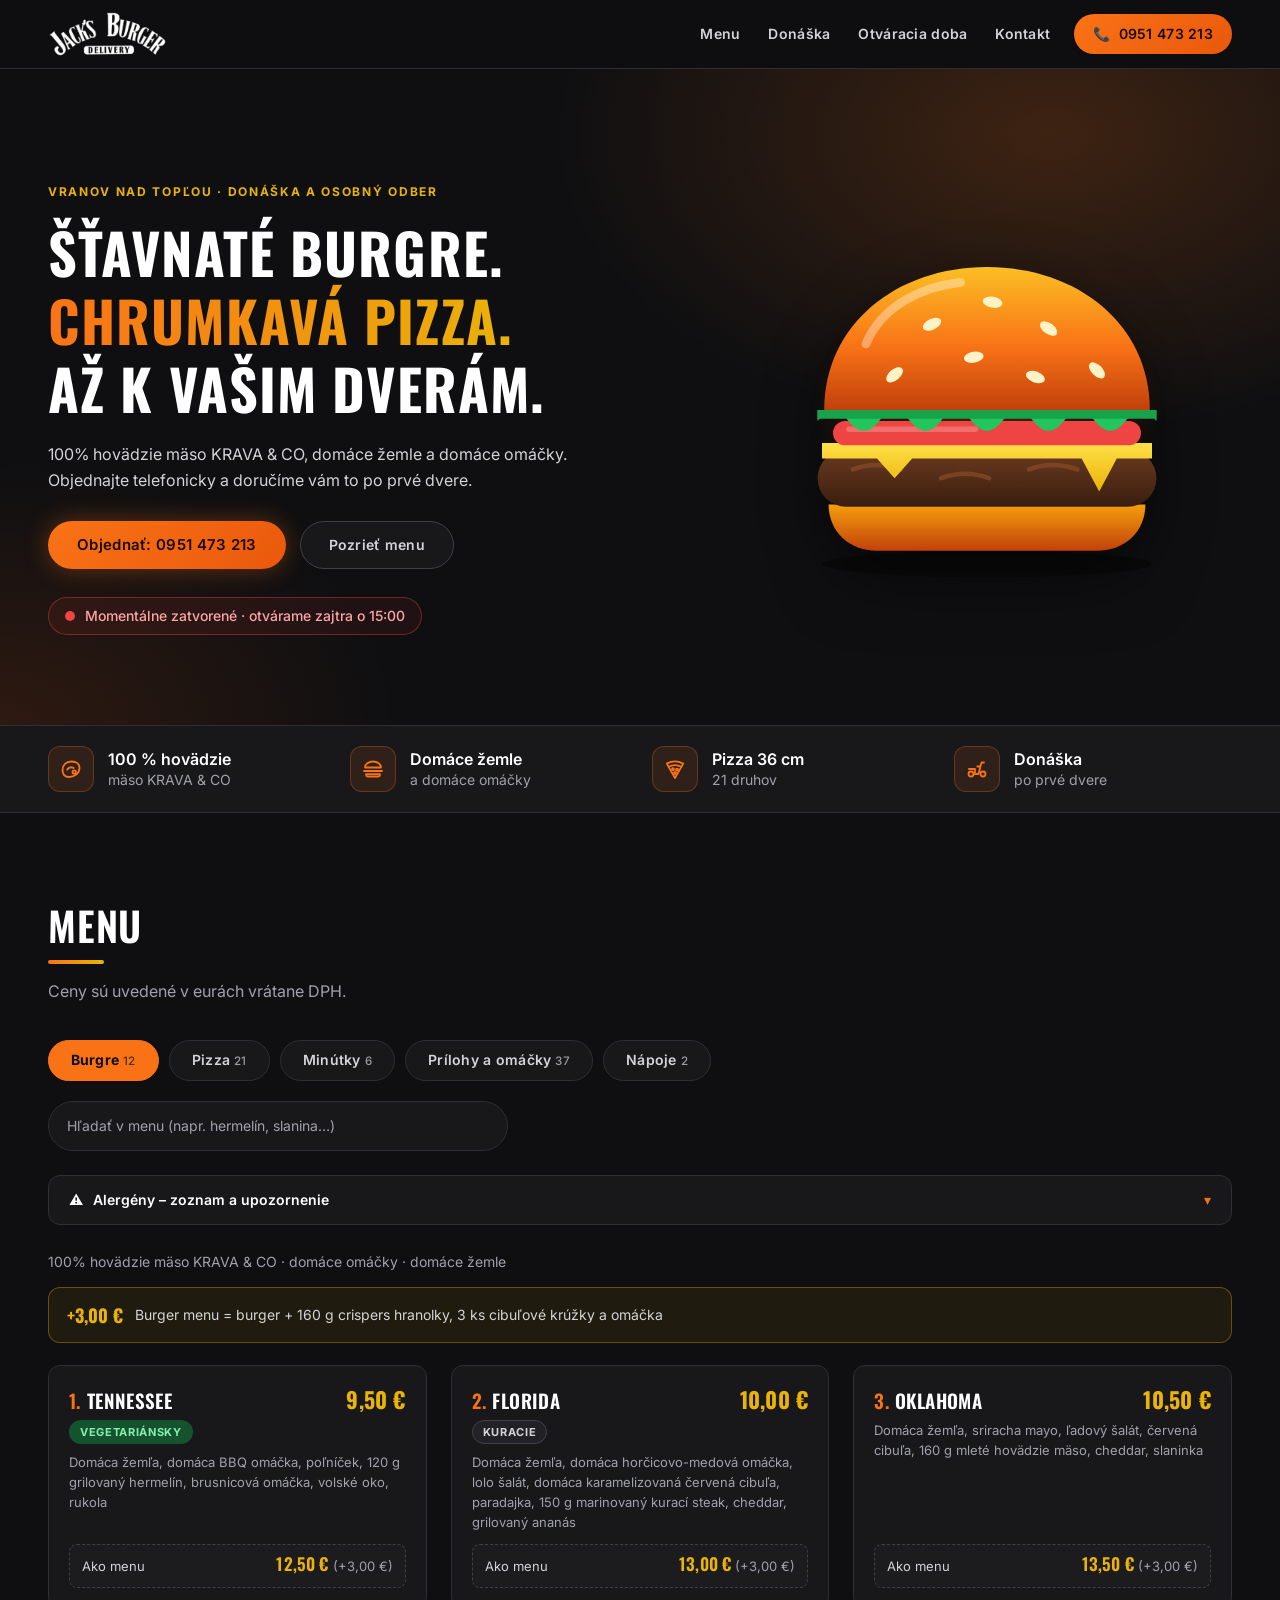
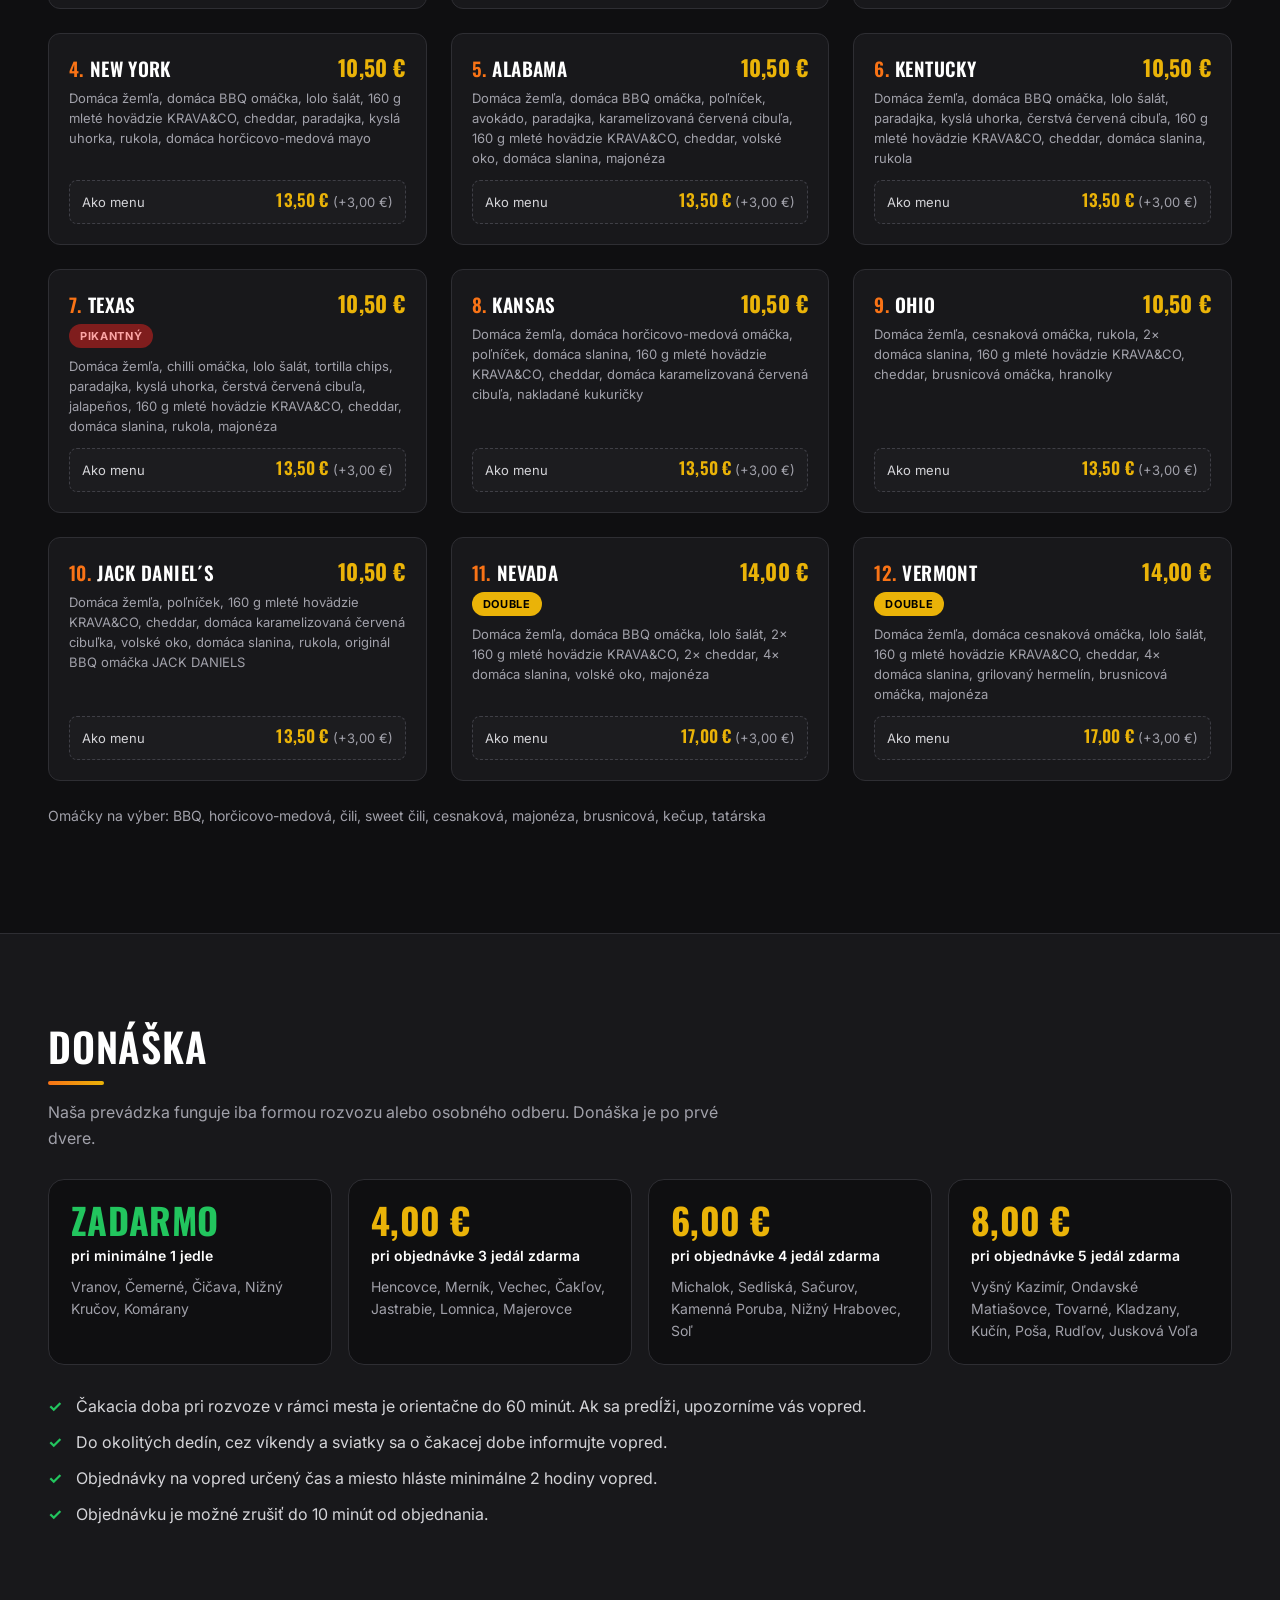
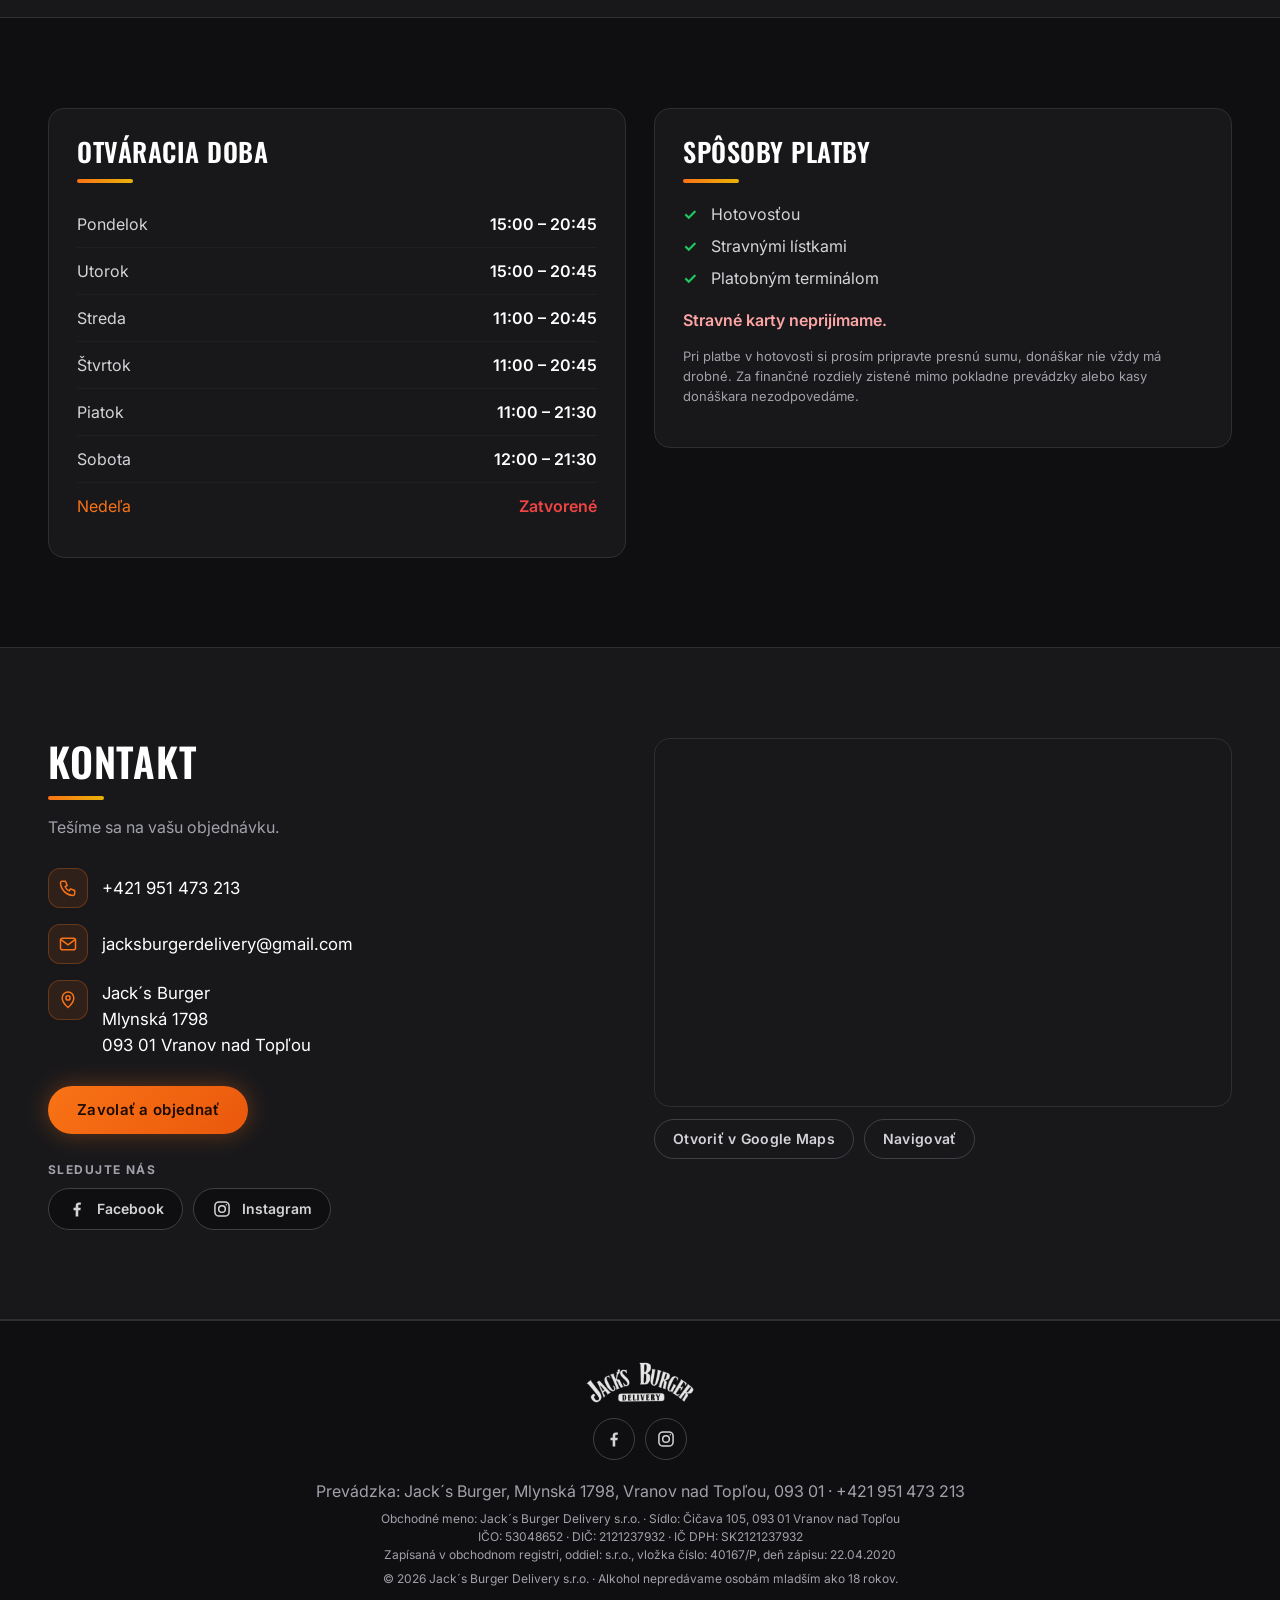
==== commit b209a9c6: "Oprava chýb a pridanie FB, IG" ====
--- a/index.html
+++ b/index.html
@@ -23,6 +23,9 @@
     "@type": "Restaurant",
     "name": "Jack´s Burger Delivery",
     "telephone": "+421951473213",
+    "hasMap": "https://maps.app.goo.gl/MjakGe7zEdUzv8dU7",
+    "geo": { "@type": "GeoCoordinates", "latitude": 48.9014081, "longitude": 21.6679398 },
+    "sameAs": ["https://www.facebook.com/profile.php?id=100036782179472", "https://www.instagram.com/jacksburger_vt/"],
     "email": "jacksburgerdelivery@gmail.com",
     "servesCuisine": ["Burgre", "Pizza"],
     "address": {
@@ -211,15 +214,28 @@
           <h2 class="title">Kontakt</h2>
           <p class="sub">Tešíme sa na vašu objednávku.</p>
           <ul class="contact">
-            <li><span>📞</span><a href="tel:+421951473213">+421 951 473 213</a></li>
-            <li><span>✉️</span><a href="mailto:jacksburgerdelivery@gmail.com">jacksburgerdelivery@gmail.com</a></li>
-            <li><span>📍</span><address>Jack´s Burger<br>Mlynská 1798<br>093 01 Vranov nad Topľou</address></li>
+            <li><span class="ci"><svg viewBox="0 0 24 24" fill="none" stroke="currentColor" stroke-width="1.8" stroke-linecap="round" stroke-linejoin="round" aria-hidden="true"><path d="M5 4h4l2 5-2.5 1.5a11 11 0 0 0 5 5L15 13l5 2v4a2 2 0 0 1-2 2A16 16 0 0 1 3 6a2 2 0 0 1 2-2z"/></svg></span><a href="tel:+421951473213">+421 951 473 213</a></li>
+            <li><span class="ci"><svg viewBox="0 0 24 24" fill="none" stroke="currentColor" stroke-width="1.8" stroke-linecap="round" stroke-linejoin="round" aria-hidden="true"><rect x="3" y="5" width="18" height="14" rx="2.5"/><path d="m4 7 8 6 8-6"/></svg></span><a href="mailto:jacksburgerdelivery@gmail.com">jacksburgerdelivery@gmail.com</a></li>
+            <li><span class="ci"><svg viewBox="0 0 24 24" fill="none" stroke="currentColor" stroke-width="1.8" stroke-linecap="round" stroke-linejoin="round" aria-hidden="true"><path d="M12 21s7-6.2 7-11.5A7 7 0 0 0 5 9.5C5 14.800 12 21 12 21z"/><circle cx="12" cy="9.5" r="2.5"/></svg></span><address><a href="https://maps.app.goo.gl/MjakGe7zEdUzv8dU7" target="_blank" rel="noopener">Jack´s Burger<br>Mlynská 1798<br>093 01 Vranov nad Topľou</a></address></li>
           </ul>
-          <a class="btn btn--primary" href="tel:+421951473213">Zavolať a objednať</a>
-        </div>
-        <div class="map">
-          <iframe title="Mapa – Mlynská 1798, Vranov nad Topľou" loading="lazy" referrerpolicy="no-referrer-when-downgrade"
-            src="https://www.google.com/maps?q=Mlynsk%C3%A1+1798,+Vranov+nad+Top%C4%BEou&output=embed"></iframe>
+          <div class="cta-row">
+            <a class="btn btn--primary" href="tel:+421951473213">Zavolať a objednať</a>
+          </div>
+          <p class="social-label">Sledujte nás</p>
+          <div class="social">
+            <a class="social__a" href="https://www.facebook.com/profile.php?id=100036782179472" target="_blank" rel="noopener" aria-label="Jack´s Burger na Facebooku"><svg viewBox="0 0 24 24" fill="currentColor" aria-hidden="true"><path d="M13.5 21v-7.6h2.6l.4-3h-3V8.5c0-.9.3-1.5 1.5-1.5h1.6V4.3c-.3 0-1.2-.1-2.3-.1-2.3 0-3.9 1.4-3.9 4v2.2H7.8v3h2.6V21z"/></svg><span>Facebook</span></a>
+            <a class="social__a" href="https://www.instagram.com/jacksburger_vt/" target="_blank" rel="noopener" aria-label="Jack´s Burger na Instagrame"><svg viewBox="0 0 24 24" fill="none" stroke="currentColor" stroke-width="1.8" stroke-linecap="round" stroke-linejoin="round" aria-hidden="true"><rect x="3.5" y="3.5" width="17" height="17" rx="5"/><circle cx="12" cy="12" r="4"/><circle cx="17.2" cy="6.8" r=".9" fill="currentColor" stroke="none"/></svg><span>Instagram</span></a>
+          </div>
+        </div>
+        <div class="map-wrap">
+          <div class="map">
+            <iframe title="Mapa – Jack´s Burger, Mlynská 1798, Vranov nad Topľou" loading="lazy" referrerpolicy="no-referrer-when-downgrade"
+              src="https://www.google.com/maps?q=48.9014081,21.6679398&amp;hl=sk&amp;z=17&amp;output=embed"></iframe>
+          </div>
+          <div class="map-actions">
+            <a class="btn btn--ghost btn--sm" href="https://maps.app.goo.gl/MjakGe7zEdUzv8dU7" target="_blank" rel="noopener">Otvoriť v Google Maps</a>
+            <a class="btn btn--ghost btn--sm" href="https://www.google.com/maps/dir/?api=1&amp;destination=48.9014081,21.6679398" target="_blank" rel="noopener">Navigovať</a>
+          </div>
         </div>
       </div>
     </section>
@@ -228,6 +244,10 @@
   <footer class="footer">
     <div class="wrap">
       <img src="assets/logo.png" alt="" width="110" height="43">
+      <div class="social social--center">
+        <a class="social__a social__a--icon" href="https://www.facebook.com/profile.php?id=100036782179472" target="_blank" rel="noopener" aria-label="Facebook"><svg viewBox="0 0 24 24" fill="currentColor" aria-hidden="true"><path d="M13.5 21v-7.6h2.6l.4-3h-3V8.5c0-.9.3-1.5 1.5-1.5h1.6V4.3c-.3 0-1.2-.1-2.3-.1-2.3 0-3.9 1.4-3.9 4v2.2H7.8v3h2.6V21z"/></svg></a>
+        <a class="social__a social__a--icon" href="https://www.instagram.com/jacksburger_vt/" target="_blank" rel="noopener" aria-label="Instagram"><svg viewBox="0 0 24 24" fill="none" stroke="currentColor" stroke-width="1.8" stroke-linecap="round" stroke-linejoin="round" aria-hidden="true"><rect x="3.5" y="3.5" width="17" height="17" rx="5"/><circle cx="12" cy="12" r="4"/><circle cx="17.2" cy="6.8" r=".9" fill="currentColor" stroke="none"/></svg></a>
+      </div>
       <p>Prevádzka: Jack´s Burger, Mlynská 1798, Vranov nad Topľou, 093 01 · +421 951 473 213</p>
       <p class="small">Obchodné meno: Jack´s Burger Delivery s.r.o. · Sídlo: Čičava 105, 093 01 Vranov nad Topľou<br>
         IČO: 53048652 · DIČ: 2121237932 · IČ DPH: SK2121237932<br>
--- a/css/style.css
+++ b/css/style.css
@@ -223,9 +223,22 @@
 
 .contact { list-style: none; padding: 0; margin: 0 0 28px; display: grid; gap: 16px; }
 .contact li { display: flex; gap: 14px; align-items: flex-start; font-size: 1.05rem; }
+.ci { flex: none; width: 40px; height: 40px; display: grid; place-items: center; border-radius: var(--r-md); color: var(--flame); background: rgba(249,115,22,.1); border: 1px solid rgba(249,115,22,.28); }
+.ci svg { width: 20px; height: 20px; }
+.contact li > a, .contact address { align-self: center; }
 .contact address { font-style: normal; }
 .contact a { color: var(--text); }
 .contact a:hover { color: var(--flame); }
+.cta-row { margin-bottom: 28px; }
+.social-label { margin: 0 0 10px; color: var(--muted); font: 700 12px/16px var(--font); letter-spacing: .12em; text-transform: uppercase; }
+.social { display: flex; flex-wrap: wrap; gap: 10px; }
+.social--center { justify-content: center; margin-bottom: 18px; }
+.social__a { display: inline-flex; align-items: center; gap: 10px; padding: 10px 18px; border-radius: 9999px; background: var(--canvas); border: 1px solid var(--border-strong); color: var(--text-2); font: 600 14px/18px var(--font); transition: .2s; }
+.social__a svg { width: 20px; height: 20px; }
+.social__a:hover { color: #fff; border-color: var(--flame); text-decoration: none; transform: translateY(-2px); box-shadow: var(--glow); }
+.social__a--icon { padding: 10px; }
+.map-wrap { display: flex; flex-direction: column; gap: 12px; }
+.map-actions { display: flex; flex-wrap: wrap; gap: 10px; }
 .map { border-radius: var(--r-lg); overflow: hidden; border: 1px solid var(--border); min-height: 360px; }
 .map iframe { width: 100%; height: 100%; min-height: 360px; border: 0; filter: grayscale(.4) invert(.9) hue-rotate(180deg) contrast(.9); }
 
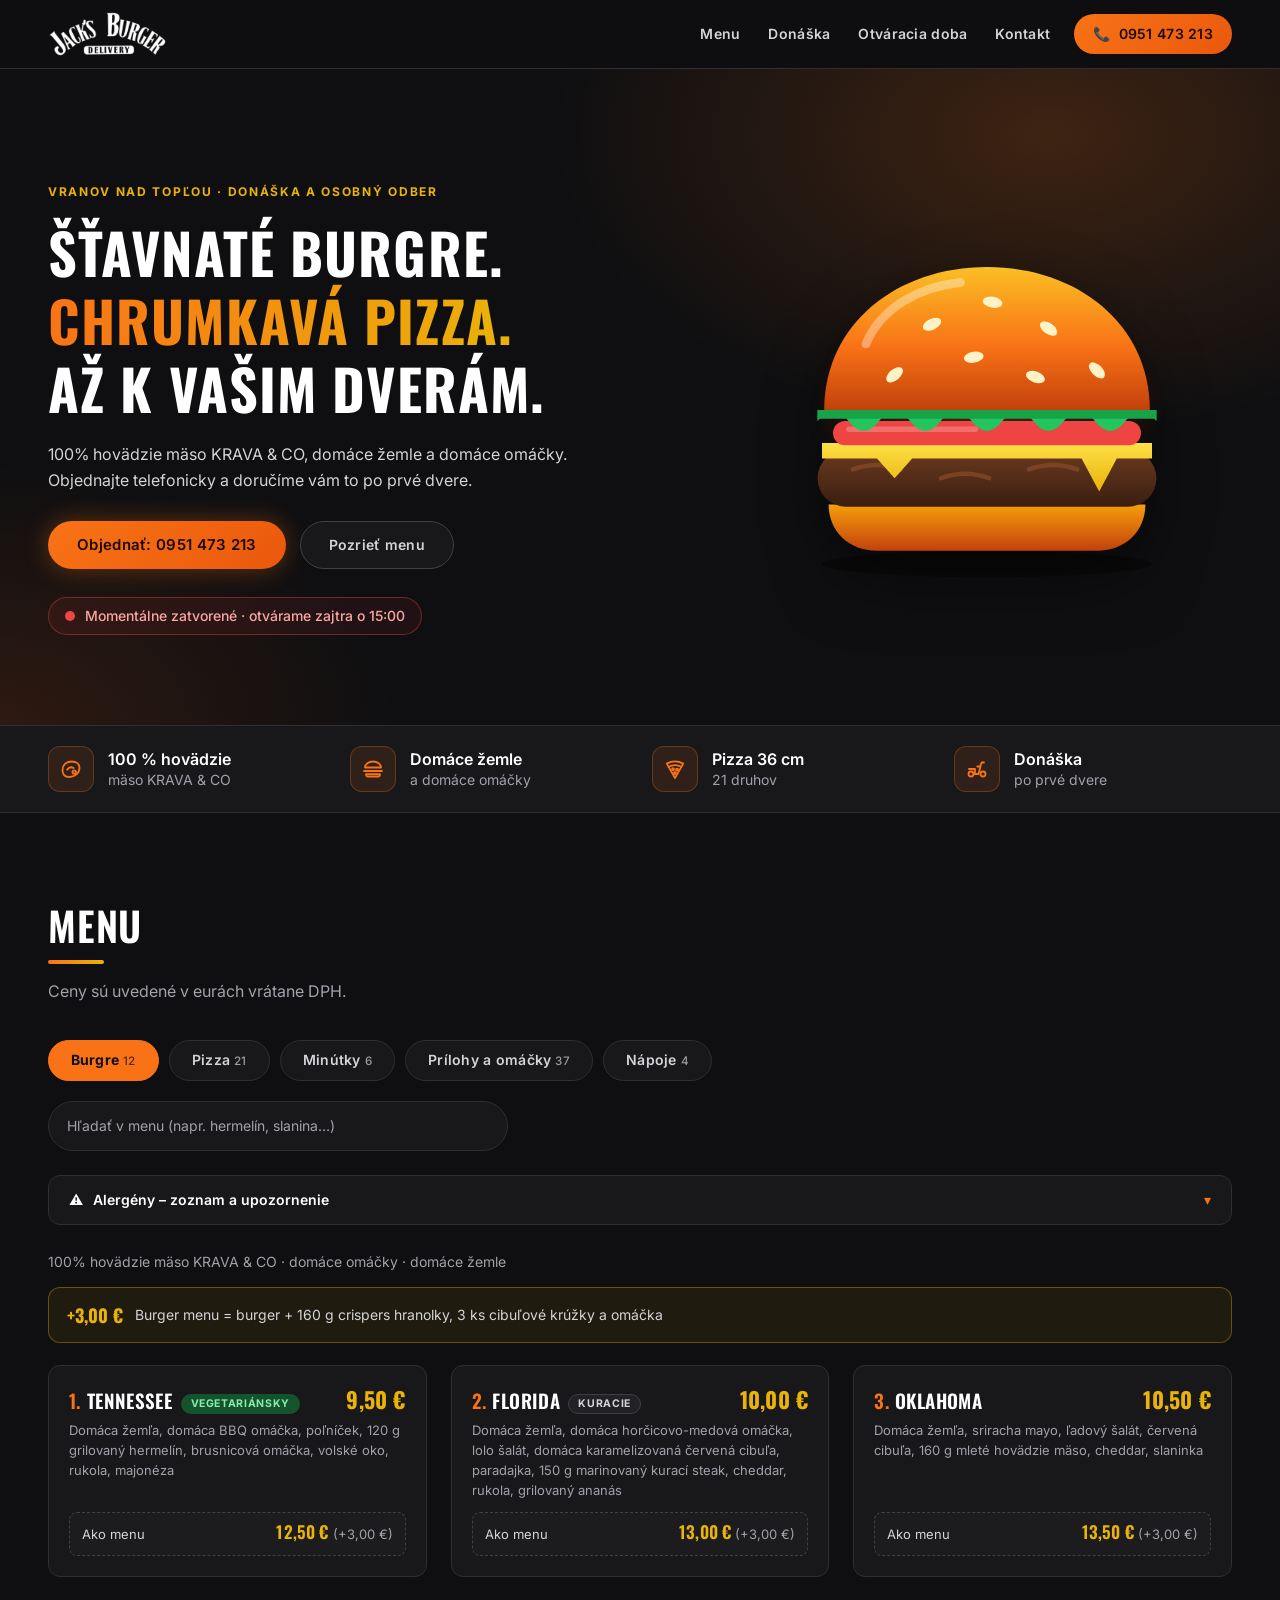
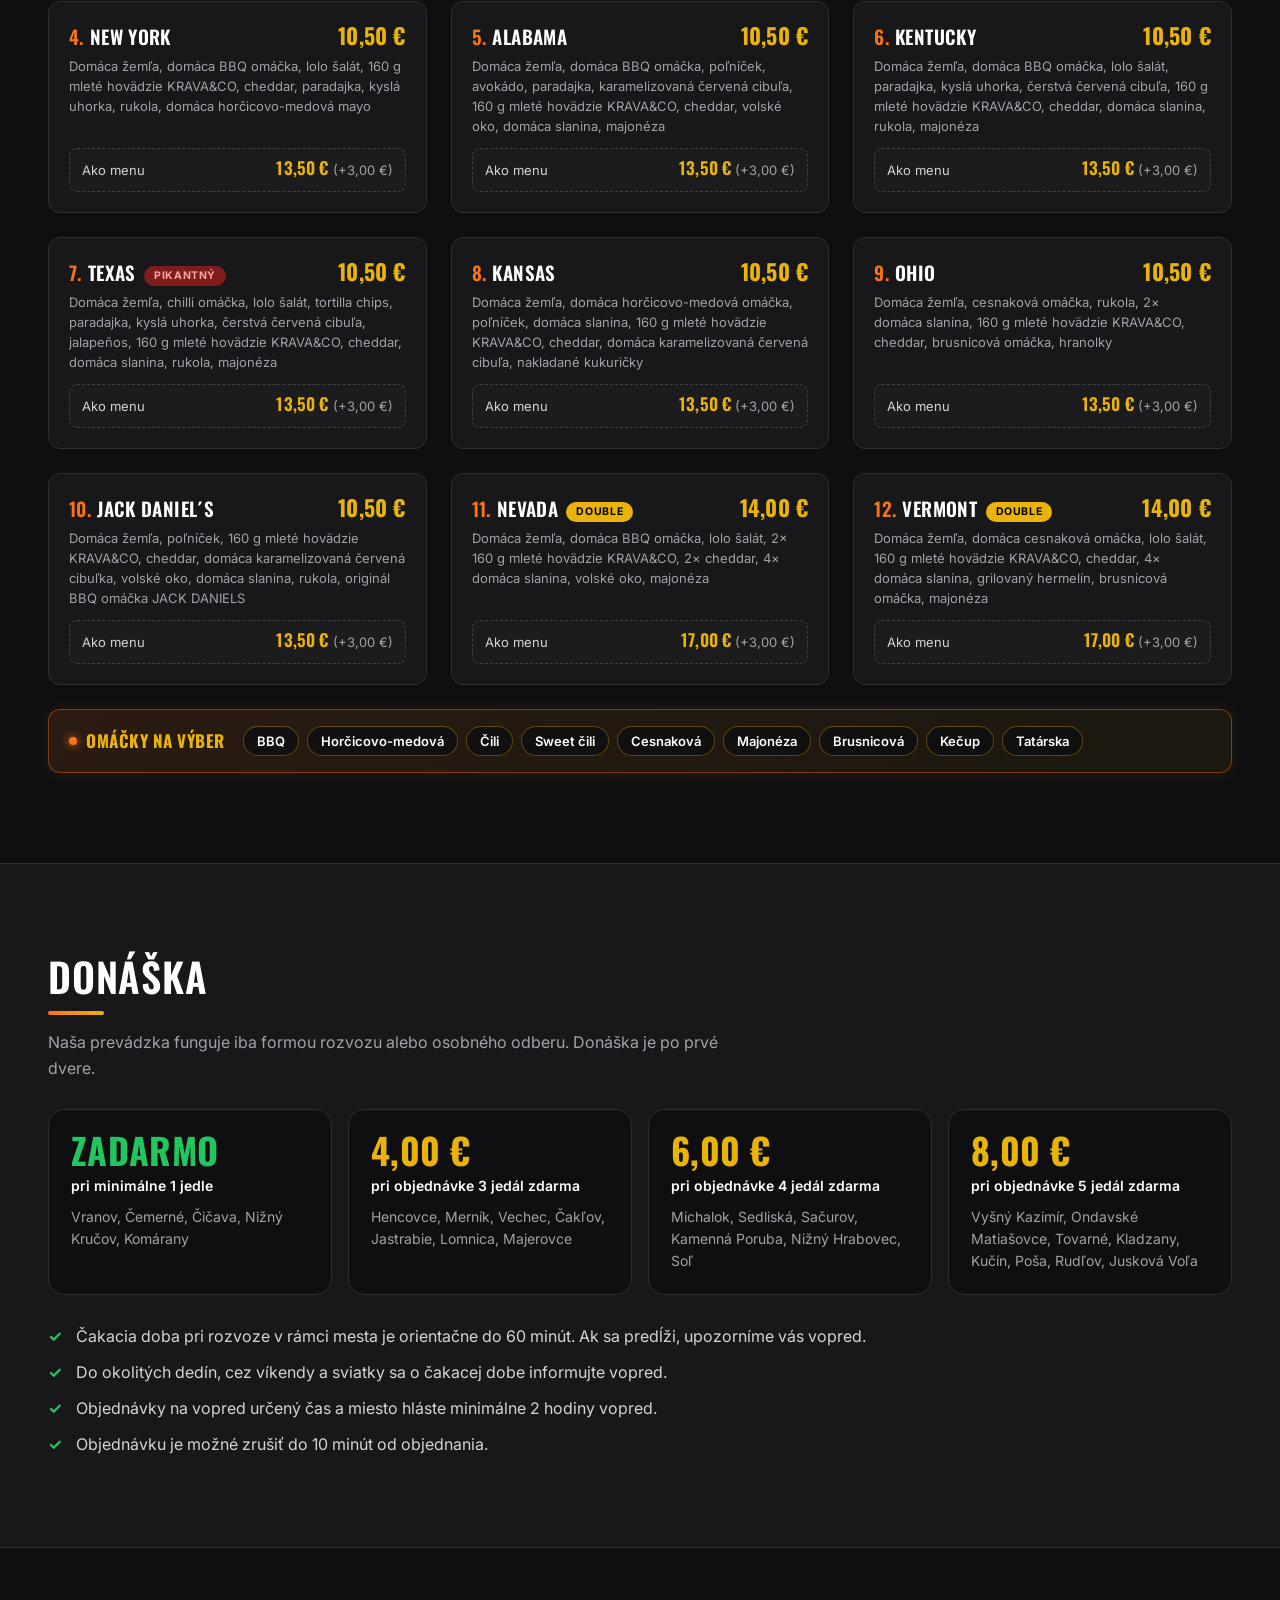
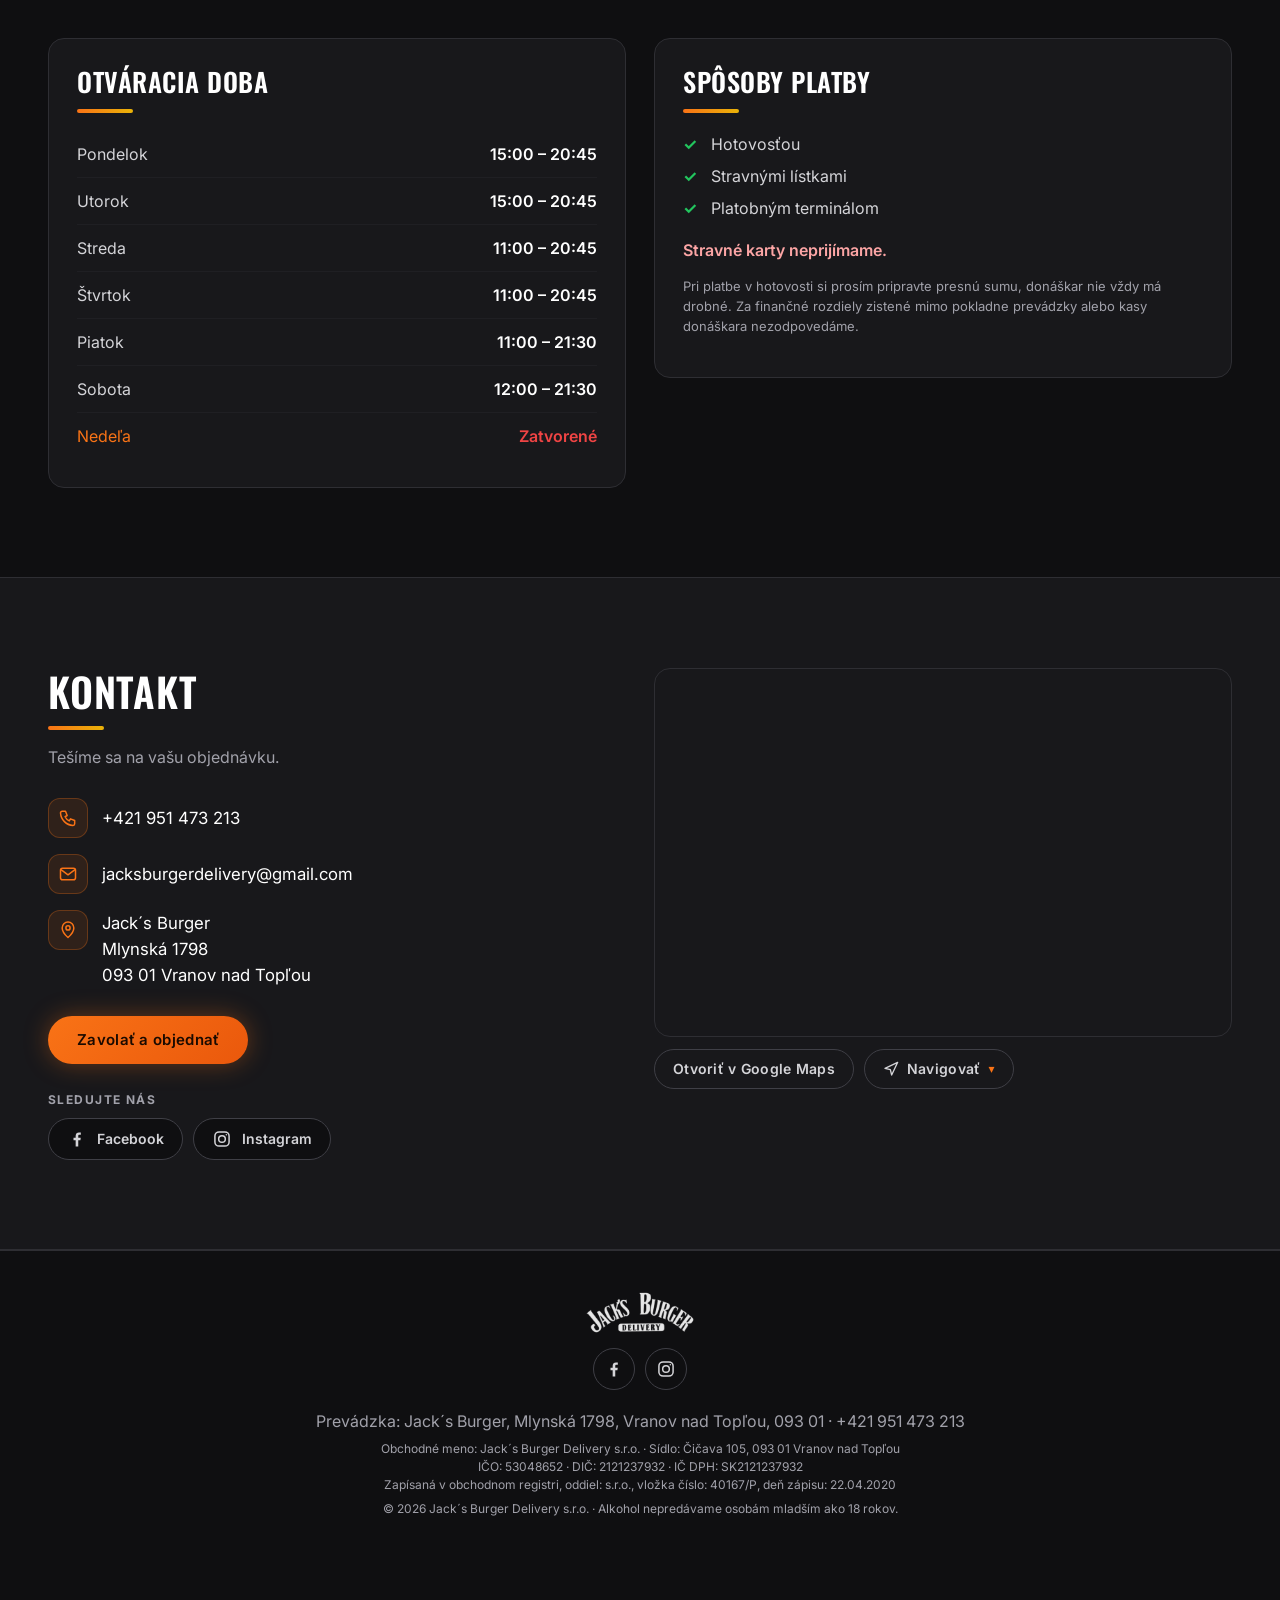
==== commit 2d77cdd1: "Vylepšenie navigácie" ====
--- a/index.html
+++ b/index.html
@@ -234,7 +234,35 @@
           </div>
           <div class="map-actions">
             <a class="btn btn--ghost btn--sm" href="https://maps.app.goo.gl/MjakGe7zEdUzv8dU7" target="_blank" rel="noopener">Otvoriť v Google Maps</a>
-            <a class="btn btn--ghost btn--sm" href="https://www.google.com/maps/dir/?api=1&amp;destination=48.9014081,21.6679398" target="_blank" rel="noopener">Navigovať</a>
+            <div class="nav-pick" id="navPick">
+              <button class="btn btn--ghost btn--sm nav-pick__btn" id="navPickBtn" type="button" aria-expanded="false" aria-controls="navPickMenu">
+                <svg viewBox="0 0 24 24" width="16" height="16" fill="none" stroke="currentColor" stroke-width="2" stroke-linecap="round" stroke-linejoin="round" aria-hidden="true"><polygon points="3 11 22 2 13 21 11 13 3 11"/></svg>
+                <span>Navigovať</span>
+                <span class="nav-pick__caret" aria-hidden="true">▾</span>
+              </button>
+              <div class="nav-pick__menu" id="navPickMenu" role="menu" aria-label="Výber navigácie" hidden>
+                <a role="menuitem" href="https://maps.apple.com/?daddr=48.9014081,21.6679398&amp;dirflg=d&amp;q=Jack%27s%20Burger" target="_blank" rel="noopener">
+                  <svg viewBox="0 0 24 24" fill="none" stroke="currentColor" stroke-width="1.8" stroke-linecap="round" stroke-linejoin="round" aria-hidden="true"><circle cx="12" cy="12" r="9"/><polygon points="10 10 16 8 14 14 8 16 10 10"/></svg>
+                  <span>Apple Mapy</span>
+                </a>
+                <a role="menuitem" href="https://www.google.com/maps/dir/?api=1&amp;destination=48.9014081,21.6679398" target="_blank" rel="noopener">
+                  <svg viewBox="0 0 24 24" fill="none" stroke="currentColor" stroke-width="1.8" stroke-linecap="round" stroke-linejoin="round" aria-hidden="true"><path d="M12 21s7-6.2 7-11.5A7 7 0 0 0 5 9.5C5 14.8 12 21 12 21z"/><circle cx="12" cy="9.5" r="2.5"/></svg>
+                  <span>Google Maps</span>
+                </a>
+                <a role="menuitem" href="https://waze.com/ul?ll=48.9014081,21.6679398&amp;navigate=yes" target="_blank" rel="noopener">
+                  <svg viewBox="0 0 24 24" fill="none" stroke="currentColor" stroke-width="1.8" stroke-linecap="round" stroke-linejoin="round" aria-hidden="true"><path d="M19 14c1-1.3 1.5-2.8 1.5-4.5C20.5 5.4 16.9 2 12.5 2S4.5 5.4 4.5 9.5c0 2.1.2 3.8-1.5 4.8 1.3.9 2.7 1.2 4.1 1.2h8.8c1.2 0 2.3-.5 3.1-1.5z"/><circle cx="9.5" cy="9.5" r=".8" fill="currentColor"/><circle cx="14.5" cy="9.5" r=".8" fill="currentColor"/><path d="M9.5 12.5c.8.8 2.2.8 3 0"/><circle cx="8" cy="18" r="2"/><circle cx="16" cy="18" r="2"/></svg>
+                  <span>Waze</span>
+                </a>
+                <a role="menuitem" href="https://mapy.com/fnc/v1/route?end=21.6679398,48.9014081" target="_blank" rel="noopener">
+                  <svg viewBox="0 0 24 24" fill="none" stroke="currentColor" stroke-width="1.8" stroke-linecap="round" stroke-linejoin="round" aria-hidden="true"><polygon points="3 6 9 3 15 6 21 3 21 18 15 21 9 18 3 21"/><line x1="9" y1="3" x2="9" y2="18"/><line x1="15" y1="6" x2="15" y2="21"/></svg>
+                  <span>Mapy.com</span>
+                </a>
+                <a role="menuitem" id="navGeoItem" href="geo:48.9014081,21.6679398?q=48.9014081,21.6679398(Jack's%20Burger)" hidden>
+                  <svg viewBox="0 0 24 24" fill="none" stroke="currentColor" stroke-width="1.8" stroke-linecap="round" stroke-linejoin="round" aria-hidden="true"><circle cx="12" cy="12" r="3"/><path d="M12 2v3M12 19v3M2 12h3M19 12h3"/></svg>
+                  <span>Iná aplikácia…</span>
+                </a>
+              </div>
+            </div>
           </div>
         </div>
       </div>
--- a/css/style.css
+++ b/css/style.css
@@ -157,9 +157,8 @@
 .item__price { margin-left: auto; font: 700 22px/26px var(--head); letter-spacing: .01em; color: var(--gold); white-space: nowrap; }
 .item__desc { color: var(--muted); font-size: 13px; line-height: 20px; margin: 0; }
 
-/* odznaky */
-.item__tags { display: flex; flex-wrap: wrap; gap: 6px; }
-.tag { display: inline-flex; align-items: center; font: 700 11px/14px var(--font); letter-spacing: .06em; text-transform: uppercase; border-radius: 9999px; padding: 4px 10px; background: var(--elevated); color: var(--text-2); border: 1px solid var(--border-strong); }
+/* odznaky (inline vedľa názvu jedla) */
+.tag { display: inline-block; vertical-align: baseline; position: relative; top: -2px; margin: -4px 0 -4px 3px; white-space: nowrap; font: 700 10.5px/14px var(--font); letter-spacing: .06em; text-transform: uppercase; border-radius: 9999px; padding: 2px 9px; background: var(--elevated); color: var(--text-2); border: 1px solid var(--border-strong); }
 .tag--veg    { background: #14532D; color: #86EFAC; border-color: transparent; }
 .tag--spicy  { background: #7F1D1D; color: #FCA5A5; border-color: transparent; }
 .tag--double { background: var(--gold); color: #000; border-color: transparent; }
@@ -178,6 +177,13 @@
 .items--compact .item__price { font-size: 18px; }
 .empty { color: var(--muted); padding: 30px 0; }
 .foot-note { color: var(--muted); margin-top: 22px; font-size: 14px; }
+.sauces-box { margin-top: 24px; padding: 16px 20px; border-radius: var(--r-md); background: linear-gradient(135deg, rgba(249,115,22,.12), rgba(234,179,8,.06)); border: 1px solid rgba(249,115,22,.42); box-shadow: var(--glow); display: flex; flex-wrap: wrap; align-items: center; gap: 12px 18px; }
+.sauces-box__title { display: inline-flex; align-items: center; gap: 9px; font: 700 17px/22px var(--head); text-transform: uppercase; letter-spacing: .03em; color: var(--gold); white-space: nowrap; }
+.sauces-box__title::before { content: ""; width: 8px; height: 8px; border-radius: 50%; background: var(--flame); box-shadow: 0 0 8px var(--flame); }
+.sauces-box__list { display: flex; flex-wrap: wrap; gap: 8px; flex: 1; min-width: 240px; }
+.sauce-chip { display: inline-block; padding: 5px 13px; border-radius: 9999px; background: rgba(15,15,17,.85); border: 1px solid rgba(234,179,8,.35); color: var(--text); font: 600 13px/18px var(--font); }
+.sauce-chip::first-letter { text-transform: uppercase; }
+.sauces-box__text { margin: 0; color: var(--text); font-weight: 500; font-size: 14px; }
 .note { color: var(--muted); }
 
 /* ---------- Alergény ---------- */
@@ -238,7 +244,20 @@
 .social__a:hover { color: #fff; border-color: var(--flame); text-decoration: none; transform: translateY(-2px); box-shadow: var(--glow); }
 .social__a--icon { padding: 10px; }
 .map-wrap { display: flex; flex-direction: column; gap: 12px; }
-.map-actions { display: flex; flex-wrap: wrap; gap: 10px; }
+.map-actions { position: relative; display: flex; flex-wrap: wrap; gap: 10px; }
+.nav-pick { position: relative; }
+.nav-pick__caret { font-size: 12px; color: var(--flame); transition: transform .2s; }
+.nav-pick__btn[aria-expanded="true"] { border-color: var(--flame); color: #fff; box-shadow: var(--glow); }
+.nav-pick__btn[aria-expanded="true"] .nav-pick__caret { transform: rotate(180deg); }
+.nav-pick__menu { position: absolute; bottom: calc(100% + 8px); left: 0; min-width: 220px; z-index: 30; padding: 6px; border-radius: var(--r-md); background: var(--elevated); border: 1px solid var(--border-strong); box-shadow: 0 12px 28px rgba(0,0,0,.65); display: flex; flex-direction: column; gap: 2px; }
+.nav-pick__menu[hidden], .nav-pick__menu a[hidden] { display: none; }
+.nav-pick__menu a { display: flex; align-items: center; gap: 10px; padding: 10px 12px; border-radius: var(--r-sm); color: var(--text); font: 600 14px/18px var(--font); transition: background .15s, color .15s; }
+.nav-pick__menu a svg { width: 18px; height: 18px; flex: none; color: var(--flame); }
+.nav-pick__menu a:hover { background: rgba(249,115,22,.14); color: #fff; text-decoration: none; }
+@media (max-width: 520px) {
+  .nav-pick { position: static; }
+  .nav-pick__menu { left: 0; right: 0; min-width: 0; }
+}
 .map { border-radius: var(--r-lg); overflow: hidden; border: 1px solid var(--border); min-height: 360px; }
 .map iframe { width: 100%; height: 100%; min-height: 360px; border: 0; filter: grayscale(.4) invert(.9) hue-rotate(180deg) contrast(.9); }
 
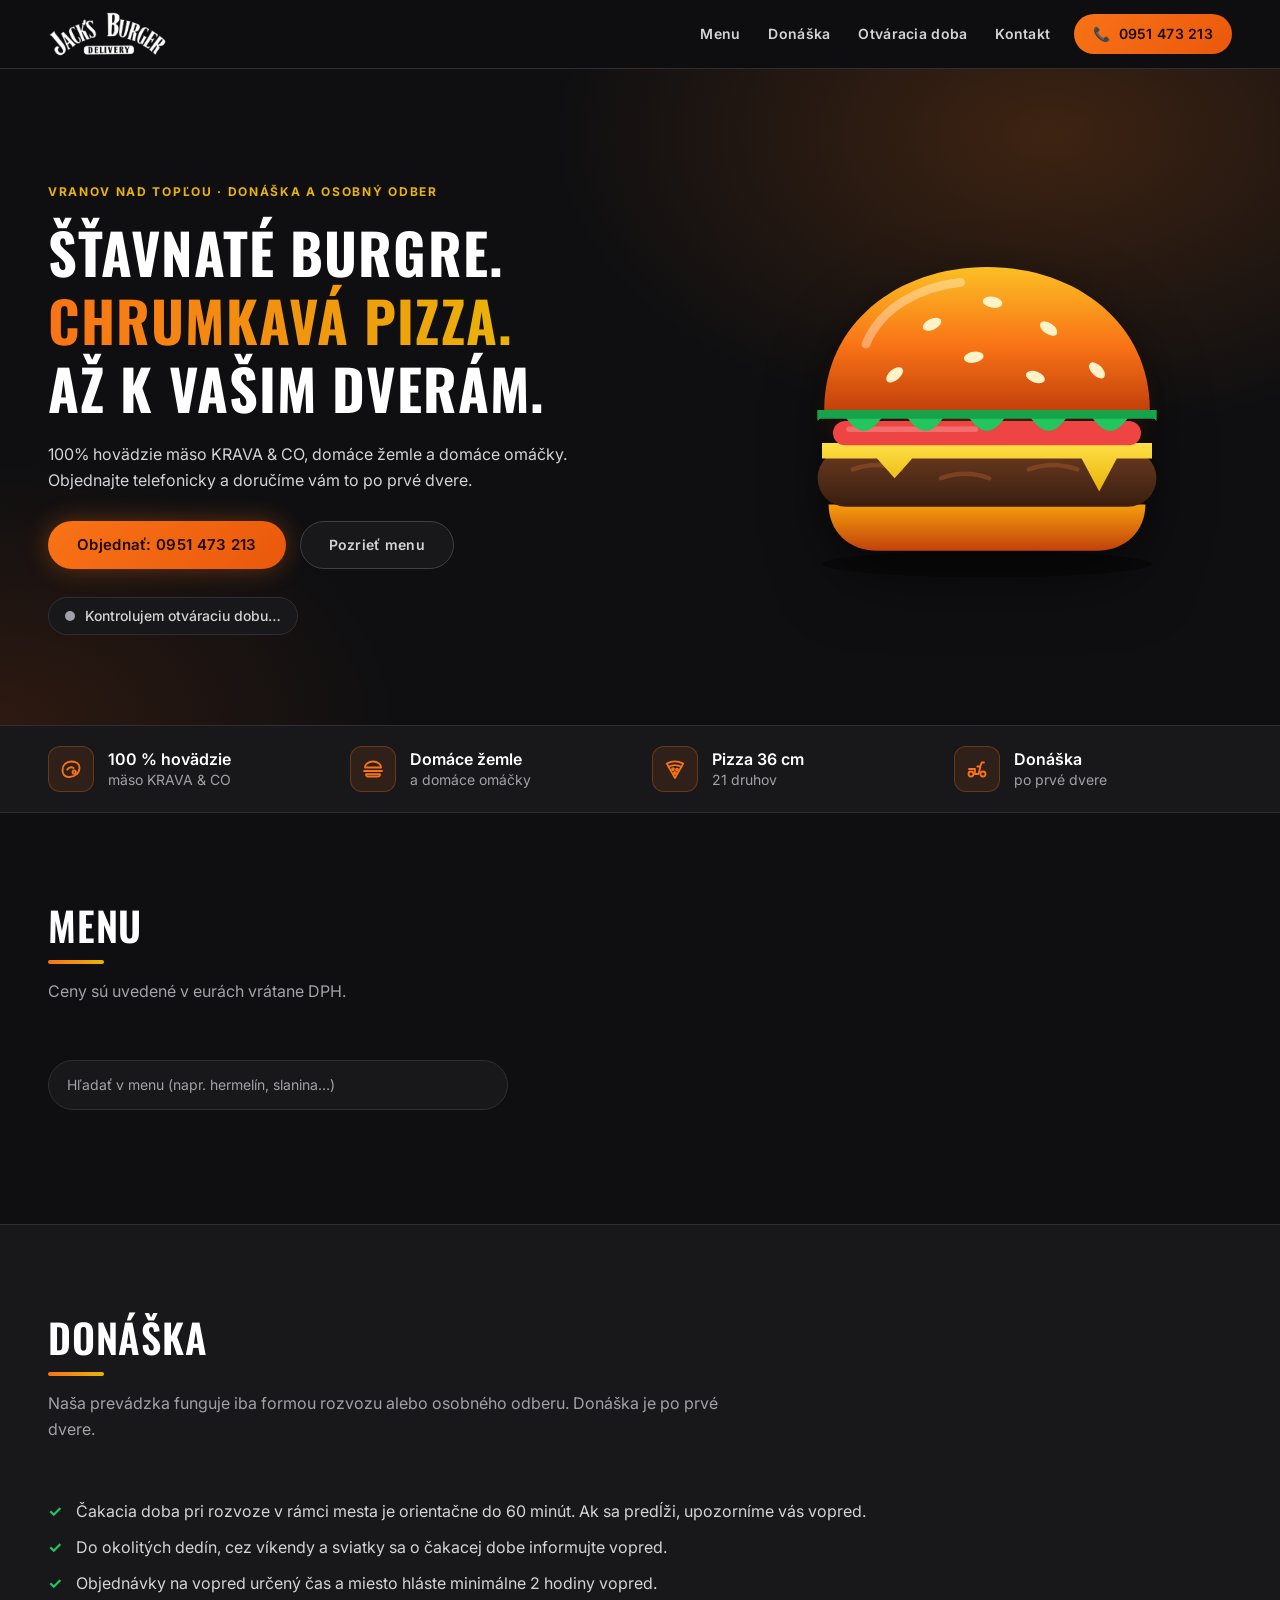
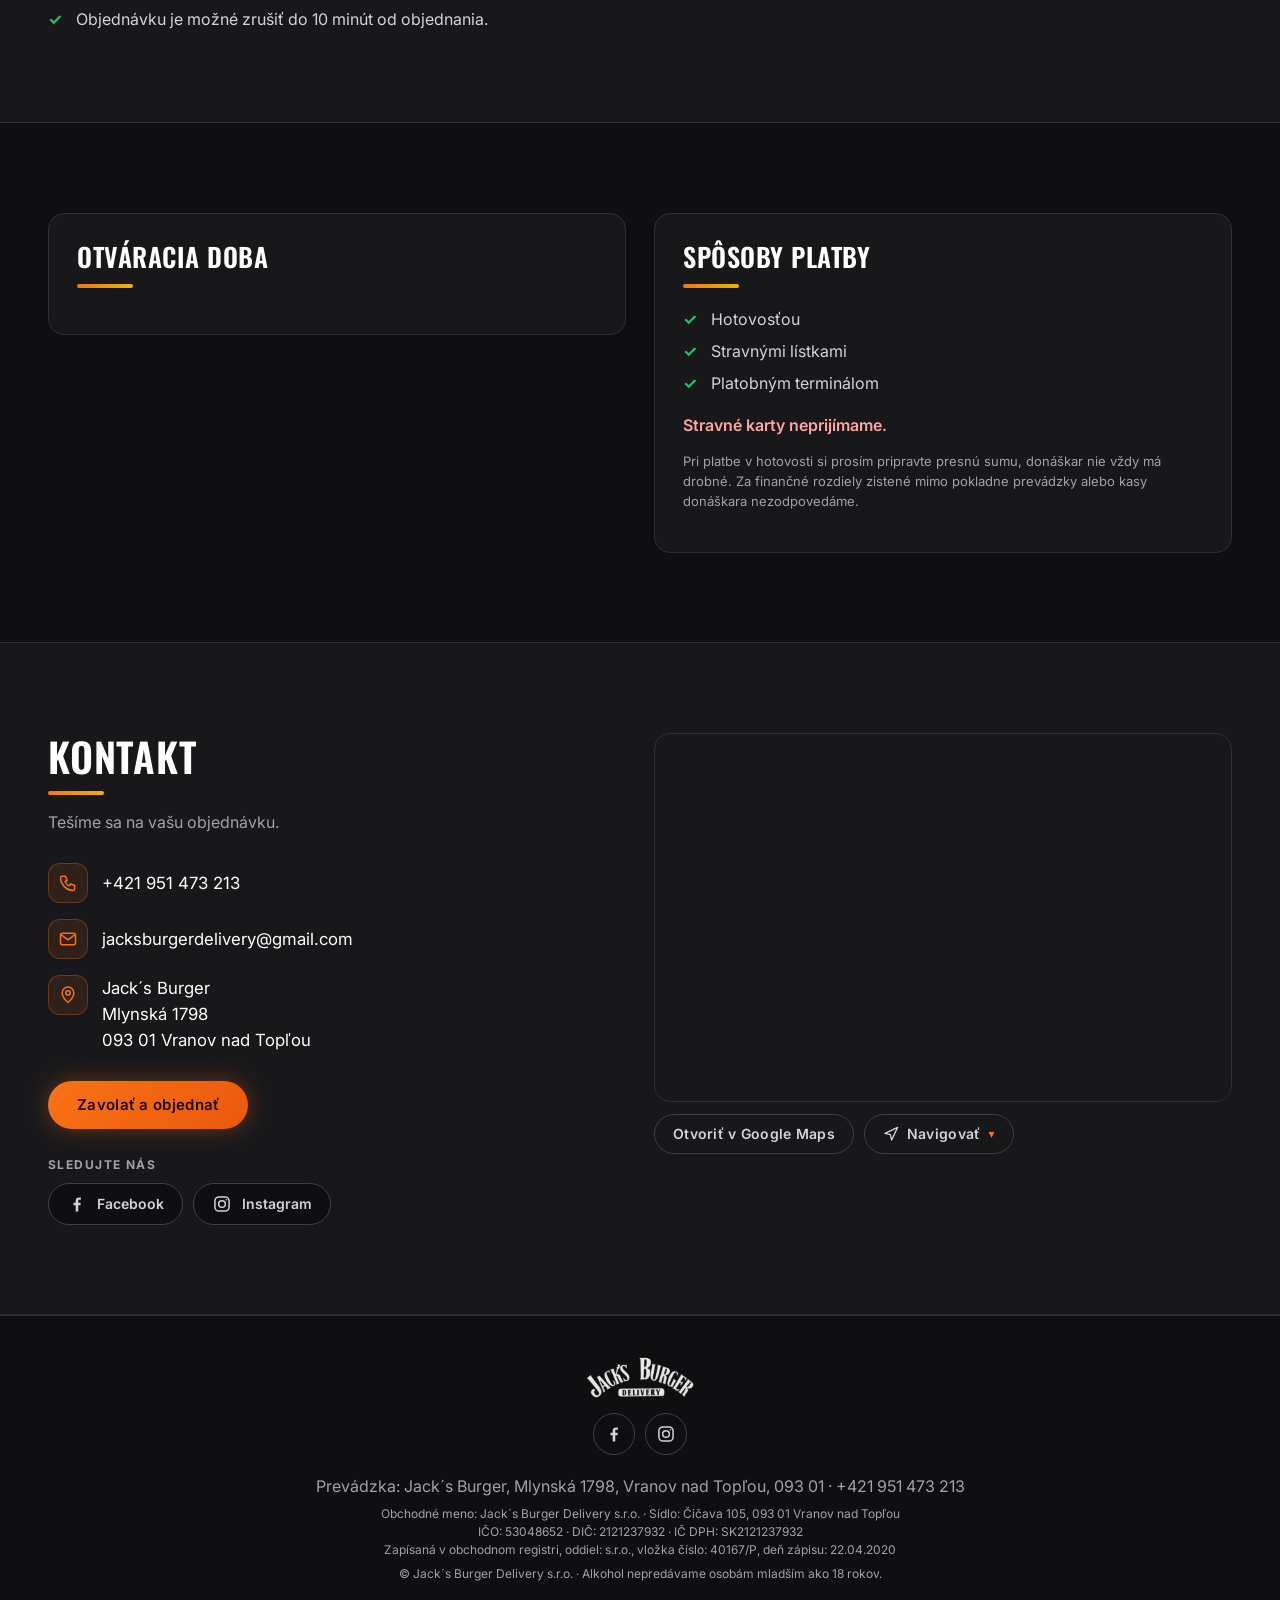
==== commit 2a117cda: "Comment out allergens details section Comment out allergens details section in HTML." ====
--- a/index.html
+++ b/index.html
@@ -8,10 +8,12 @@
   <meta name="theme-color" content="#0a0a0a">
   <link rel="icon" type="image/png" href="assets/favicon.png">
   <link rel="apple-touch-icon" href="assets/favicon.png">
+  <link rel="canonical" href="https://jacksburger.sk/">
   <meta property="og:type" content="website">
+  <meta property="og:url" content="https://jacksburger.sk/">
   <meta property="og:title" content="Jack´s Burger Delivery – Vranov nad Topľou">
   <meta property="og:description" content="Domáce burgre, pizza 36 cm a donáška po prvé dvere. Objednávky: 0951 473 213.">
-  <meta property="og:image" content="assets/og.jpg">
+  <meta property="og:image" content="https://jacksburger.sk/assets/og.jpg">
   <meta property="og:locale" content="sk_SK">
   <link rel="preconnect" href="https://fonts.googleapis.com">
   <link rel="preconnect" href="https://fonts.gstatic.com" crossorigin>
@@ -168,7 +170,7 @@
           <input id="q" type="search" placeholder="Hľadať v menu (napr. hermelín, slanina…)" autocomplete="off">
         </div>
 
-        <details class="allergens" id="allergens"></details>
+        <!-- <details class="allergens" id="allergens"></details> -->
 
         <div id="menuOut" class="menu-out" aria-live="polite"></div>
         <noscript><p class="note">Pre zobrazenie menu povoľte JavaScript, alebo nám zavolajte na 0951 473 213.</p></noscript>
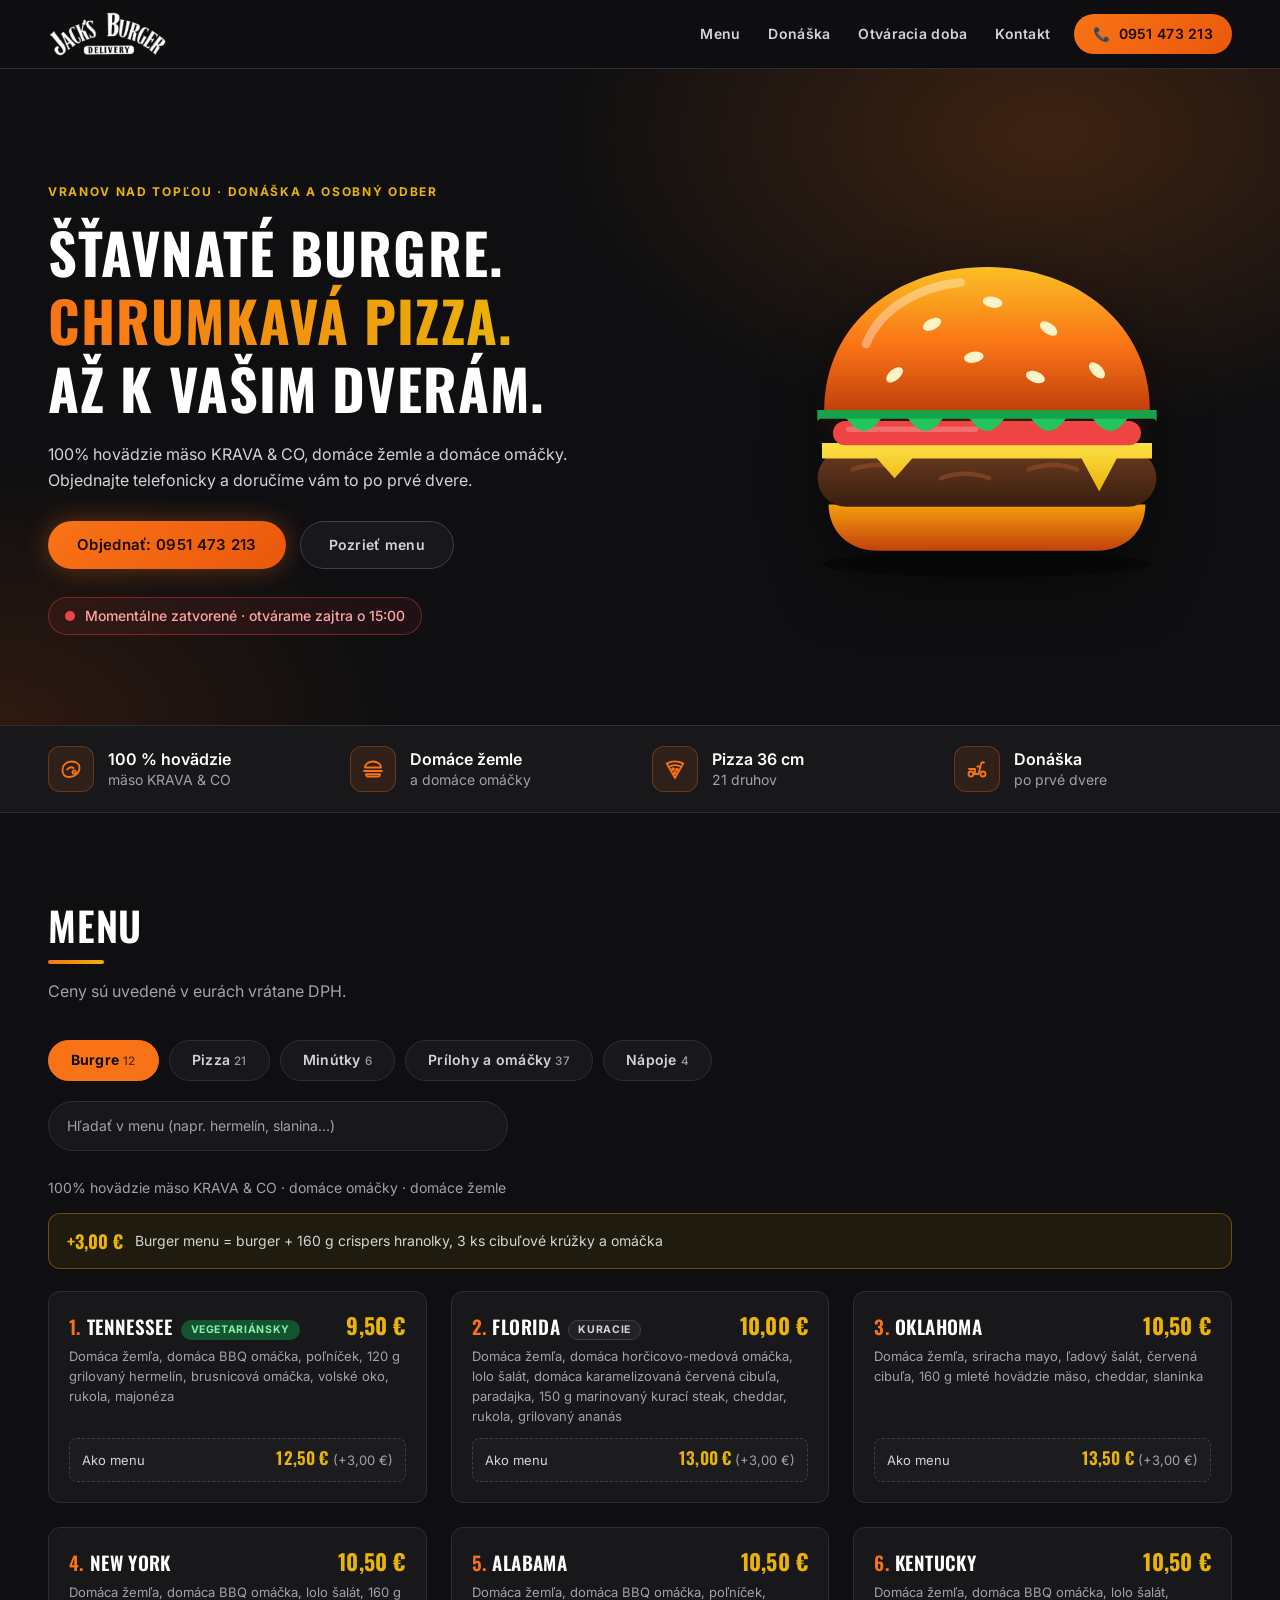
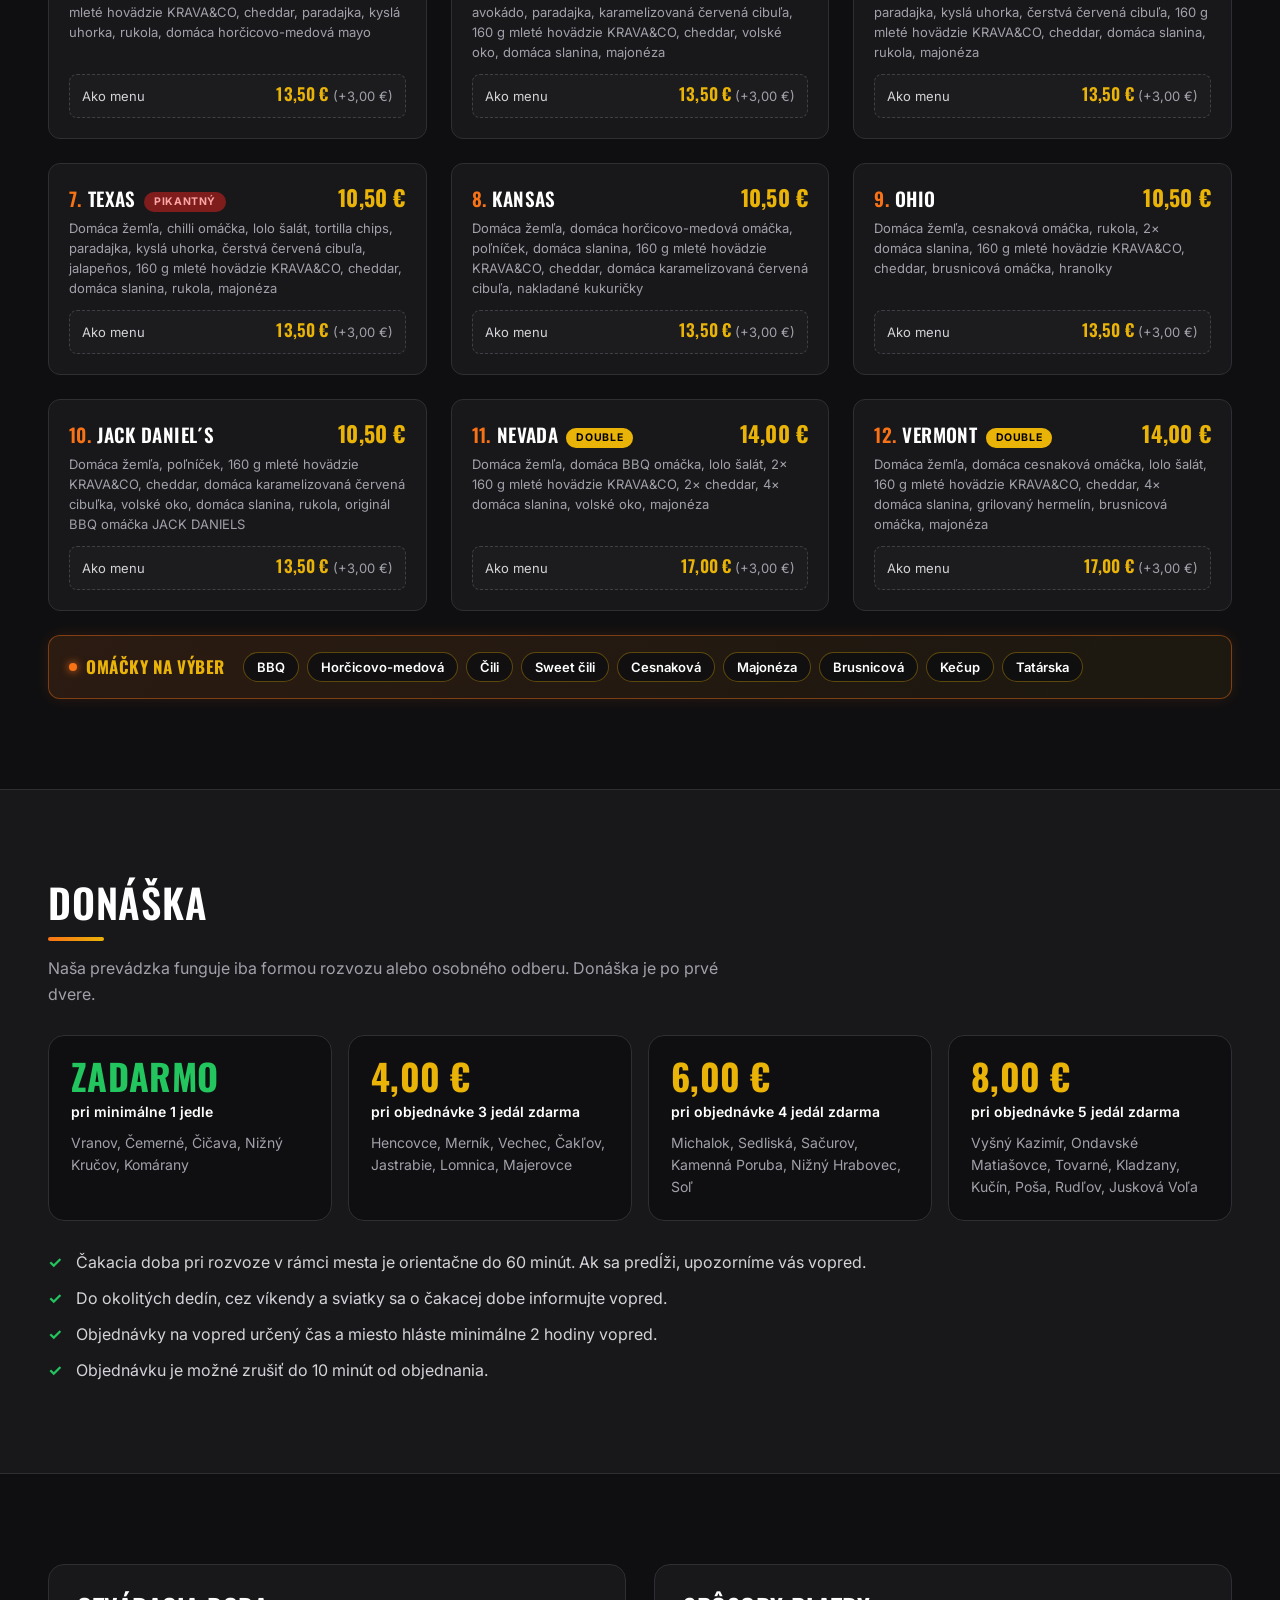
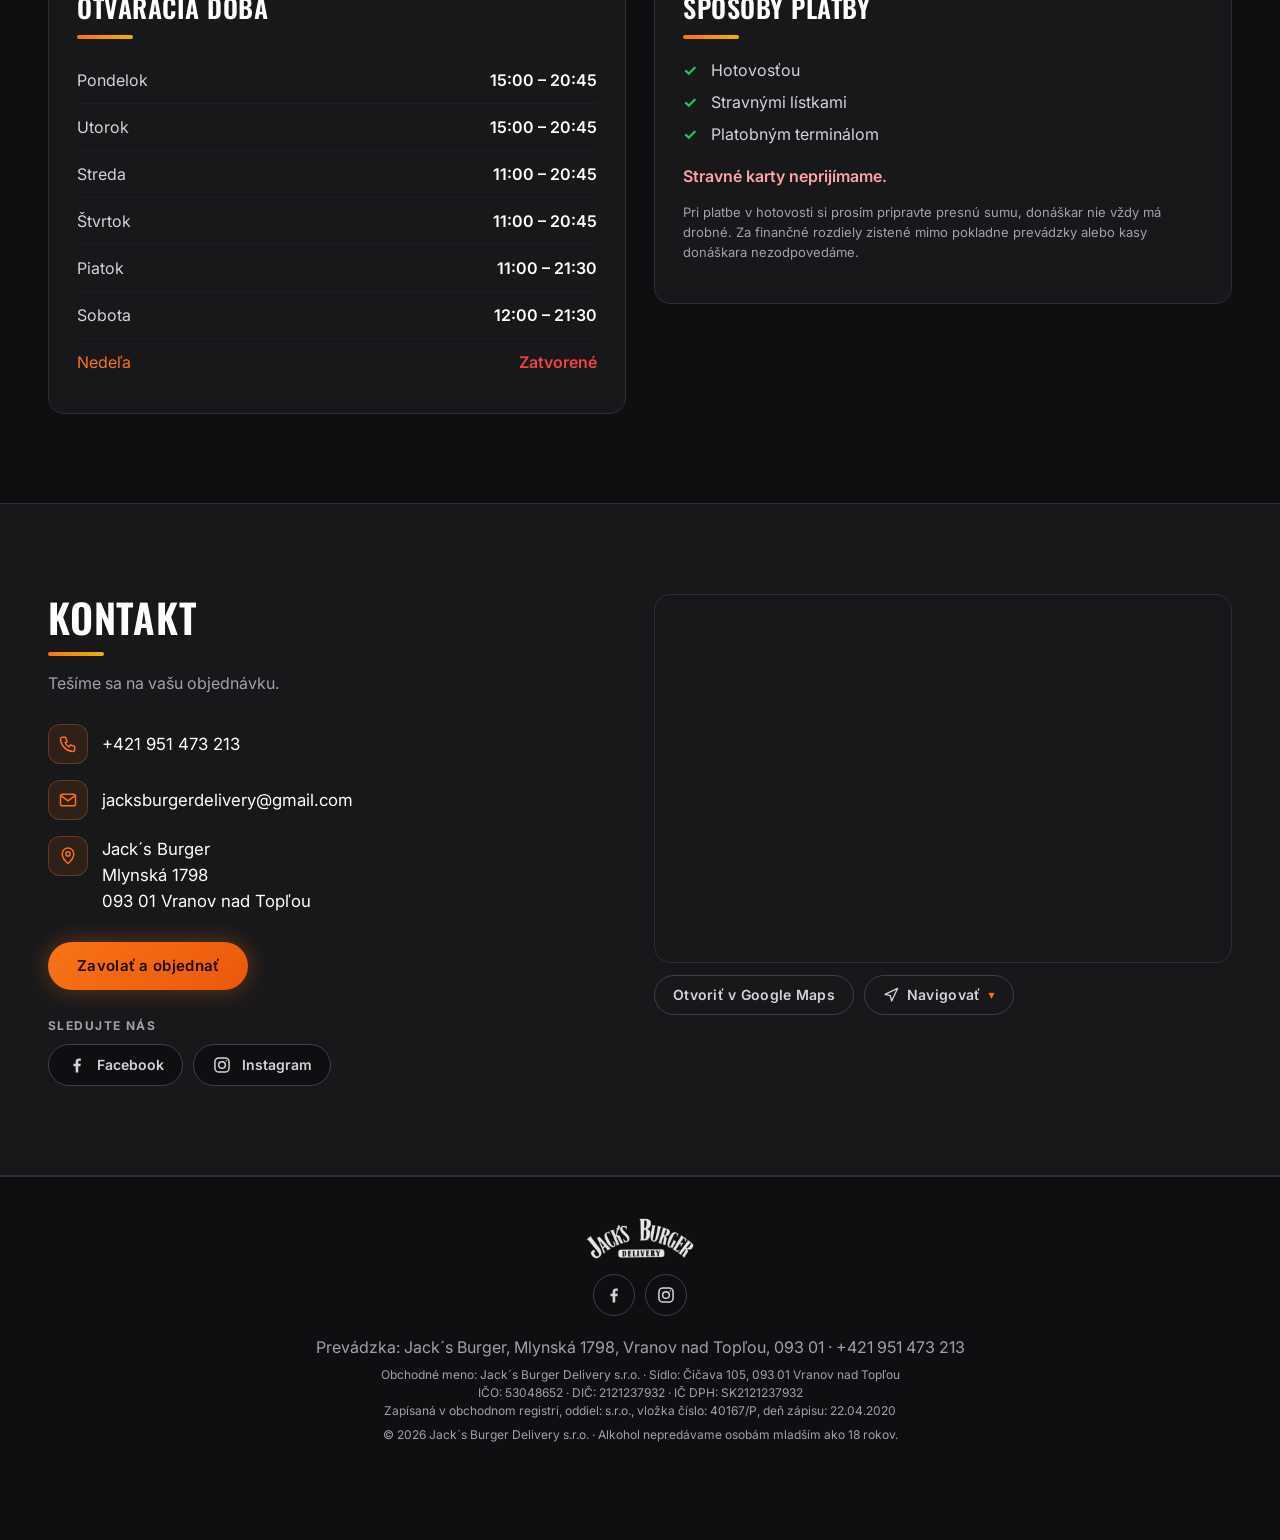
==== commit 2aef76c2: "Fix & updates" ====
--- a/index.html
+++ b/index.html
@@ -1,10 +1,12 @@
 <!DOCTYPE html>
 <html lang="sk">
+
 <head>
   <meta charset="utf-8">
   <meta name="viewport" content="width=device-width, initial-scale=1">
   <title>Jack´s Burger Delivery – Vranov nad Topľou | Burgre, pizza, donáška</title>
-  <meta name="description" content="Jack´s Burger Delivery vo Vranove nad Topľou – domáce burgre z hovädzieho mäsa, pizza 36 cm, minútky a donáška až domov. Objednávky: 0951 473 213.">
+  <meta name="description"
+    content="Jack´s Burger Delivery vo Vranove nad Topľou – domáce burgre z hovädzieho mäsa, pizza 36 cm, minútky a donáška až domov. Objednávky: 0951 473 213.">
   <meta name="theme-color" content="#0a0a0a">
   <link rel="icon" type="image/png" href="assets/favicon.png">
   <link rel="apple-touch-icon" href="assets/favicon.png">
@@ -12,12 +14,15 @@
   <meta property="og:type" content="website">
   <meta property="og:url" content="https://jacksburger.sk/">
   <meta property="og:title" content="Jack´s Burger Delivery – Vranov nad Topľou">
-  <meta property="og:description" content="Domáce burgre, pizza 36 cm a donáška po prvé dvere. Objednávky: 0951 473 213.">
+  <meta property="og:description"
+    content="Domáce burgre, pizza 36 cm a donáška po prvé dvere. Objednávky: 0951 473 213.">
   <meta property="og:image" content="https://jacksburger.sk/assets/og.jpg">
   <meta property="og:locale" content="sk_SK">
   <link rel="preconnect" href="https://fonts.googleapis.com">
   <link rel="preconnect" href="https://fonts.gstatic.com" crossorigin>
-  <link href="https://fonts.googleapis.com/css2?family=Inter:wght@400;500;600;700&family=Oswald:wght@500;600;700&display=swap" rel="stylesheet">
+  <link
+    href="https://fonts.googleapis.com/css2?family=Inter:wght@400;500;600;700&family=Oswald:wght@500;600;700&display=swap"
+    rel="stylesheet">
   <link rel="stylesheet" href="css/style.css">
   <script type="application/ld+json">
   {
@@ -46,6 +51,7 @@
   }
   </script>
 </head>
+
 <body>
   <a class="skip" href="#menu">Preskočiť na menu</a>
 
@@ -79,59 +85,68 @@
     <section class="hero">
       <div class="wrap hero__in">
         <div class="hero__text">
-        <p class="eyebrow">Vranov nad Topľou · donáška a osobný odber</p>
-        <h1><span>Šťavnaté burgre.</span> <span class="grad">Chrumkavá pizza.</span> <span>Až k vašim dverám.</span></h1>
-        <p class="lead">100% hovädzie mäso KRAVA &amp; CO, domáce žemle a domáce omáčky. Objednajte telefonicky a doručíme vám to po prvé dvere.</p>
-        <div class="hero__cta">
-          <a class="btn btn--primary" href="tel:+421951473213">Objednať: 0951 473 213</a>
-          <a class="btn btn--ghost" href="#menu">Pozrieť menu</a>
-        </div>
-        <div class="status" id="status" role="status" aria-live="polite">
-          <span class="dot"></span><span id="statusText">Kontrolujem otváraciu dobu…</span>
-        </div>
+          <p class="eyebrow">Vranov nad Topľou · donáška a osobný odber</p>
+          <h1><span>Šťavnaté burgre.</span> <span class="grad">Chrumkavá pizza.</span> <span>Až k vašim dverám.</span>
+          </h1>
+          <p class="lead">100% hovädzie mäso KRAVA &amp; CO, domáce žemle a domáce omáčky. Objednajte telefonicky a
+            doručíme vám to po prvé dvere.</p>
+          <div class="hero__cta">
+            <a class="btn btn--primary" href="tel:+421951473213">Objednať: 0951 473 213</a>
+            <a class="btn btn--ghost" href="#menu">Pozrieť menu</a>
+          </div>
+          <div class="status" id="status" role="status" aria-live="polite">
+            <span class="dot"></span><span id="statusText">Kontrolujem otváraciu dobu…</span>
+          </div>
         </div>
 
         <div class="hero__art" aria-hidden="true">
           <svg class="burger" viewBox="0 0 400 320" xmlns="http://www.w3.org/2000/svg" role="img" focusable="false">
             <defs>
               <linearGradient id="gBun" x1="0" y1="0" x2="0" y2="1">
-                <stop offset="0" stop-color="#FBBF24"/><stop offset=".55" stop-color="#F97316"/><stop offset="1" stop-color="#C2410C"/>
+                <stop offset="0" stop-color="#FBBF24" />
+                <stop offset=".55" stop-color="#F97316" />
+                <stop offset="1" stop-color="#C2410C" />
               </linearGradient>
               <linearGradient id="gBun2" x1="0" y1="0" x2="0" y2="1">
-                <stop offset="0" stop-color="#F59E0B"/><stop offset="1" stop-color="#C2410C"/>
+                <stop offset="0" stop-color="#F59E0B" />
+                <stop offset="1" stop-color="#C2410C" />
               </linearGradient>
               <linearGradient id="gPatty" x1="0" y1="0" x2="0" y2="1">
-                <stop offset="0" stop-color="#6B3A20"/><stop offset="1" stop-color="#3A1E0F"/>
+                <stop offset="0" stop-color="#6B3A20" />
+                <stop offset="1" stop-color="#3A1E0F" />
               </linearGradient>
               <linearGradient id="gCheese" x1="0" y1="0" x2="0" y2="1">
-                <stop offset="0" stop-color="#FDE047"/><stop offset="1" stop-color="#EAB308"/>
+                <stop offset="0" stop-color="#FDE047" />
+                <stop offset="1" stop-color="#EAB308" />
               </linearGradient>
             </defs>
-            <ellipse cx="200" cy="300" rx="150" ry="12" fill="#000" opacity=".35"/>
+            <ellipse cx="200" cy="300" rx="150" ry="12" fill="#000" opacity=".35" />
             <!-- spodná žemľa -->
-            <path d="M56 246H344C344 270 326 288 300 288H100C74 288 56 270 56 246Z" fill="url(#gBun2)"/>
+            <path d="M56 246H344C344 270 326 288 300 288H100C74 288 56 270 56 246Z" fill="url(#gBun2)" />
             <!-- placka -->
-            <rect x="46" y="196" width="308" height="52" rx="26" fill="url(#gPatty)"/>
-            <path d="M78 214q22 -8 44 0M158 222q22 -8 44 0M238 214q22 -8 44 0" stroke="#8A4B27" stroke-width="4" stroke-linecap="round" fill="none" opacity=".7"/>
+            <rect x="46" y="196" width="308" height="52" rx="26" fill="url(#gPatty)" />
+            <path d="M78 214q22 -8 44 0M158 222q22 -8 44 0M238 214q22 -8 44 0" stroke="#8A4B27" stroke-width="4"
+              stroke-linecap="round" fill="none" opacity=".7" />
             <!-- syr -->
-            <path d="M50 190H350V204H318L302 234L286 204H132L116 222L100 204H50Z" fill="url(#gCheese)"/>
+            <path d="M50 190H350V204H318L302 234L286 204H132L116 222L100 204H50Z" fill="url(#gCheese)" />
             <!-- paradajka -->
-            <rect x="60" y="170" width="280" height="22" rx="11" fill="#EF4444"/>
-            <rect x="72" y="175" width="120" height="5" rx="2.5" fill="#fff" opacity=".22"/>
+            <rect x="60" y="170" width="280" height="22" rx="11" fill="#EF4444" />
+            <rect x="72" y="175" width="120" height="5" rx="2.5" fill="#fff" opacity=".22" />
             <!-- šalát -->
-            <path d="M46 170q14 -18 28 0t28 0t28 0t28 0t28 0t28 0t28 0t28 0t28 0t28 0t28 0v-10H46Z" fill="#22C55E"/>
-            <path d="M46 160H354V168H46Z" fill="#16A34A"/>
+            <path d="M46 170q14 -18 28 0t28 0t28 0t28 0t28 0t28 0t28 0t28 0t28 0t28 0t28 0v-10H46Z" fill="#22C55E" />
+            <path d="M46 160H354V168H46Z" fill="#16A34A" />
             <!-- horná žemľa -->
-            <path d="M52 160C52 82 118 30 200 30S348 82 348 160Z" fill="url(#gBun)"/>
-            <path d="M90 100C104 66 140 48 176 44" stroke="#fff" stroke-opacity=".35" stroke-width="8" stroke-linecap="round" fill="none"/>
+            <path d="M52 160C52 82 118 30 200 30S348 82 348 160Z" fill="url(#gBun)" />
+            <path d="M90 100C104 66 140 48 176 44" stroke="#fff" stroke-opacity=".35" stroke-width="8"
+              stroke-linecap="round" fill="none" />
             <g fill="#FEF3C7">
-              <ellipse cx="150" cy="82" rx="9" ry="5" transform="rotate(-25 150 82)"/>
-              <ellipse cx="205" cy="62" rx="9" ry="5" transform="rotate(10 205 62)"/>
-              <ellipse cx="256" cy="86" rx="9" ry="5" transform="rotate(35 256 86)"/>
-              <ellipse cx="116" cy="128" rx="9" ry="5" transform="rotate(-40 116 128)"/>
-              <ellipse cx="188" cy="112" rx="9" ry="5" transform="rotate(-10 188 112)"/>
-              <ellipse cx="244" cy="130" rx="9" ry="5" transform="rotate(20 244 130)"/>
-              <ellipse cx="300" cy="124" rx="9" ry="5" transform="rotate(45 300 124)"/>
+              <ellipse cx="150" cy="82" rx="9" ry="5" transform="rotate(-25 150 82)" />
+              <ellipse cx="205" cy="62" rx="9" ry="5" transform="rotate(10 205 62)" />
+              <ellipse cx="256" cy="86" rx="9" ry="5" transform="rotate(35 256 86)" />
+              <ellipse cx="116" cy="128" rx="9" ry="5" transform="rotate(-40 116 128)" />
+              <ellipse cx="188" cy="112" rx="9" ry="5" transform="rotate(-10 188 112)" />
+              <ellipse cx="244" cy="130" rx="9" ry="5" transform="rotate(20 244 130)" />
+              <ellipse cx="300" cy="124" rx="9" ry="5" transform="rotate(45 300 124)" />
             </g>
           </svg>
         </div>
@@ -141,19 +156,43 @@
     <section class="strip" aria-label="Naše výhody">
       <div class="wrap strip__in">
         <div class="perk">
-          <span class="perk__icon" aria-hidden="true"><svg viewBox="0 0 24 24" fill="none" stroke="currentColor" stroke-width="1.8" stroke-linecap="round" stroke-linejoin="round"><path d="M3.5 13c0-5 3.6-8.5 9-8.5 5 0 8 2.6 8 6.3 0 5.4-4.6 9.2-10.2 9.2C6 20 3.5 17.2 3.5 13z"/><path d="M8.2 12.6c1.6-2.2 4.2-2.8 6.4-1.5"/><circle cx="15.2" cy="15" r="1.7"/></svg></span>
+          <span class="perk__icon" aria-hidden="true"><svg viewBox="0 0 24 24" fill="none" stroke="currentColor"
+              stroke-width="1.8" stroke-linecap="round" stroke-linejoin="round">
+              <path d="M3.5 13c0-5 3.6-8.5 9-8.5 5 0 8 2.6 8 6.3 0 5.4-4.6 9.2-10.2 9.2C6 20 3.5 17.2 3.5 13z" />
+              <path d="M8.2 12.6c1.6-2.2 4.2-2.8 6.4-1.5" />
+              <circle cx="15.2" cy="15" r="1.7" />
+            </svg></span>
           <span class="perk__txt"><strong>100 % hovädzie</strong><span>mäso KRAVA &amp; CO</span></span>
         </div>
         <div class="perk">
-          <span class="perk__icon" aria-hidden="true"><svg viewBox="0 0 24 24" fill="none" stroke="currentColor" stroke-width="1.8" stroke-linecap="round" stroke-linejoin="round"><path d="M4 10.5a8 6 0 0 1 16 0z"/><path d="M3 14h18"/><path d="M5 17.2h14a2 2 0 0 1-2 2.3H7a2 2 0 0 1-2-2.3z"/></svg></span>
+          <span class="perk__icon" aria-hidden="true"><svg viewBox="0 0 24 24" fill="none" stroke="currentColor"
+              stroke-width="1.8" stroke-linecap="round" stroke-linejoin="round">
+              <path d="M4 10.5a8 6 0 0 1 16 0z" />
+              <path d="M3 14h18" />
+              <path d="M5 17.2h14a2 2 0 0 1-2 2.3H7a2 2 0 0 1-2-2.3z" />
+            </svg></span>
           <span class="perk__txt"><strong>Domáce žemle</strong><span>a domáce omáčky</span></span>
         </div>
         <div class="perk">
-          <span class="perk__icon" aria-hidden="true"><svg viewBox="0 0 24 24" fill="none" stroke="currentColor" stroke-width="1.8" stroke-linecap="round" stroke-linejoin="round"><path d="M12 21 3.8 6.6a17 17 0 0 1 16.4 0z"/><path d="M5.6 9.8a14 14 0 0 1 12.8 0"/><circle cx="10" cy="12.2" r="1"/><circle cx="14" cy="12.6" r="1"/><circle cx="12" cy="16" r="1"/></svg></span>
+          <span class="perk__icon" aria-hidden="true"><svg viewBox="0 0 24 24" fill="none" stroke="currentColor"
+              stroke-width="1.8" stroke-linecap="round" stroke-linejoin="round">
+              <path d="M12 21 3.8 6.6a17 17 0 0 1 16.4 0z" />
+              <path d="M5.6 9.8a14 14 0 0 1 12.8 0" />
+              <circle cx="10" cy="12.2" r="1" />
+              <circle cx="14" cy="12.6" r="1" />
+              <circle cx="12" cy="16" r="1" />
+            </svg></span>
           <span class="perk__txt"><strong>Pizza 36 cm</strong><span>21 druhov</span></span>
         </div>
         <div class="perk">
-          <span class="perk__icon" aria-hidden="true"><svg viewBox="0 0 24 24" fill="none" stroke="currentColor" stroke-width="1.8" stroke-linecap="round" stroke-linejoin="round"><circle cx="6" cy="17" r="2.5"/><circle cx="18" cy="17" r="2.5"/><path d="M8.5 17h5l2-7.5h-3.2"/><path d="M15.2 9.5 16.6 5.5H19"/><path d="M4 12h6v3.2"/></svg></span>
+          <span class="perk__icon" aria-hidden="true"><svg viewBox="0 0 24 24" fill="none" stroke="currentColor"
+              stroke-width="1.8" stroke-linecap="round" stroke-linejoin="round">
+              <circle cx="6" cy="17" r="2.5" />
+              <circle cx="18" cy="17" r="2.5" />
+              <path d="M8.5 17h5l2-7.5h-3.2" />
+              <path d="M15.2 9.5 16.6 5.5H19" />
+              <path d="M4 12h6v3.2" />
+            </svg></span>
           <span class="perk__txt"><strong>Donáška</strong><span>po prvé dvere</span></span>
         </div>
       </div>
@@ -170,10 +209,12 @@
           <input id="q" type="search" placeholder="Hľadať v menu (napr. hermelín, slanina…)" autocomplete="off">
         </div>
 
-        <!-- <details class="allergens" id="allergens"></details> -->
+        <details class="allergens" id="allergens"></details>
 
         <div id="menuOut" class="menu-out" aria-live="polite"></div>
-        <noscript><p class="note">Pre zobrazenie menu povoľte JavaScript, alebo nám zavolajte na 0951 473 213.</p></noscript>
+        <noscript>
+          <p class="note">Pre zobrazenie menu povoľte JavaScript, alebo nám zavolajte na 0951 473 213.</p>
+        </noscript>
       </div>
     </section>
 
@@ -183,7 +224,8 @@
         <p class="sub">Naša prevádzka funguje iba formou rozvozu alebo osobného odberu. Donáška je po prvé dvere.</p>
         <div class="zones" id="zones"></div>
         <ul class="ticks">
-          <li>Čakacia doba pri rozvoze v rámci mesta je orientačne do 60 minút. Ak sa predĺži, upozorníme vás vopred.</li>
+          <li>Čakacia doba pri rozvoze v rámci mesta je orientačne do 60 minút. Ak sa predĺži, upozorníme vás vopred.
+          </li>
           <li>Do okolitých dedín, cez víkendy a sviatky sa o čakacej dobe informujte vopred.</li>
           <li>Objednávky na vopred určený čas a miesto hláste minimálne 2 hodiny vopred.</li>
           <li>Objednávku je možné zrušiť do 10 minút od objednania.</li>
@@ -205,7 +247,8 @@
             <li>Platobným terminálom</li>
           </ul>
           <p class="warn">Stravné karty neprijímame.</p>
-          <p class="small">Pri platbe v hotovosti si prosím pripravte presnú sumu, donáškar nie vždy má drobné. Za finančné rozdiely zistené mimo pokladne prevádzky alebo kasy donáškara nezodpovedáme.</p>
+          <p class="small">Pri platbe v hotovosti si prosím pripravte presnú sumu, donáškar nie vždy má drobné. Za
+            finančné rozdiely zistené mimo pokladne prevádzky alebo kasy donáškara nezodpovedáme.</p>
         </div>
       </div>
     </section>
@@ -216,51 +259,115 @@
           <h2 class="title">Kontakt</h2>
           <p class="sub">Tešíme sa na vašu objednávku.</p>
           <ul class="contact">
-            <li><span class="ci"><svg viewBox="0 0 24 24" fill="none" stroke="currentColor" stroke-width="1.8" stroke-linecap="round" stroke-linejoin="round" aria-hidden="true"><path d="M5 4h4l2 5-2.5 1.5a11 11 0 0 0 5 5L15 13l5 2v4a2 2 0 0 1-2 2A16 16 0 0 1 3 6a2 2 0 0 1 2-2z"/></svg></span><a href="tel:+421951473213">+421 951 473 213</a></li>
-            <li><span class="ci"><svg viewBox="0 0 24 24" fill="none" stroke="currentColor" stroke-width="1.8" stroke-linecap="round" stroke-linejoin="round" aria-hidden="true"><rect x="3" y="5" width="18" height="14" rx="2.5"/><path d="m4 7 8 6 8-6"/></svg></span><a href="mailto:jacksburgerdelivery@gmail.com">jacksburgerdelivery@gmail.com</a></li>
-            <li><span class="ci"><svg viewBox="0 0 24 24" fill="none" stroke="currentColor" stroke-width="1.8" stroke-linecap="round" stroke-linejoin="round" aria-hidden="true"><path d="M12 21s7-6.2 7-11.5A7 7 0 0 0 5 9.5C5 14.800 12 21 12 21z"/><circle cx="12" cy="9.5" r="2.5"/></svg></span><address><a href="https://maps.app.goo.gl/MjakGe7zEdUzv8dU7" target="_blank" rel="noopener">Jack´s Burger<br>Mlynská 1798<br>093 01 Vranov nad Topľou</a></address></li>
+            <li><span class="ci"><svg viewBox="0 0 24 24" fill="none" stroke="currentColor" stroke-width="1.8"
+                  stroke-linecap="round" stroke-linejoin="round" aria-hidden="true">
+                  <path
+                    d="M5 4h4l2 5-2.5 1.5a11 11 0 0 0 5 5L15 13l5 2v4a2 2 0 0 1-2 2A16 16 0 0 1 3 6a2 2 0 0 1 2-2z" />
+                </svg></span><a href="tel:+421951473213">+421 951 473 213</a></li>
+            <li><span class="ci"><svg viewBox="0 0 24 24" fill="none" stroke="currentColor" stroke-width="1.8"
+                  stroke-linecap="round" stroke-linejoin="round" aria-hidden="true">
+                  <rect x="3" y="5" width="18" height="14" rx="2.5" />
+                  <path d="m4 7 8 6 8-6" />
+                </svg></span><a href="mailto:jacksburgerdelivery@gmail.com">jacksburgerdelivery@gmail.com</a></li>
+            <li><span class="ci"><svg viewBox="0 0 24 24" fill="none" stroke="currentColor" stroke-width="1.8"
+                  stroke-linecap="round" stroke-linejoin="round" aria-hidden="true">
+                  <path d="M12 21s7-6.2 7-11.5A7 7 0 0 0 5 9.5C5 14.800 12 21 12 21z" />
+                  <circle cx="12" cy="9.5" r="2.5" />
+                </svg></span>
+              <address><a href="https://maps.app.goo.gl/MjakGe7zEdUzv8dU7" target="_blank" rel="noopener">Jack´s
+                  Burger<br>Mlynská 1798<br>093 01 Vranov nad Topľou</a></address>
+            </li>
           </ul>
           <div class="cta-row">
             <a class="btn btn--primary" href="tel:+421951473213">Zavolať a objednať</a>
           </div>
           <p class="social-label">Sledujte nás</p>
           <div class="social">
-            <a class="social__a" href="https://www.facebook.com/profile.php?id=100036782179472" target="_blank" rel="noopener" aria-label="Jack´s Burger na Facebooku"><svg viewBox="0 0 24 24" fill="currentColor" aria-hidden="true"><path d="M13.5 21v-7.6h2.6l.4-3h-3V8.5c0-.9.3-1.5 1.5-1.5h1.6V4.3c-.3 0-1.2-.1-2.3-.1-2.3 0-3.9 1.4-3.9 4v2.2H7.8v3h2.6V21z"/></svg><span>Facebook</span></a>
-            <a class="social__a" href="https://www.instagram.com/jacksburger_vt/" target="_blank" rel="noopener" aria-label="Jack´s Burger na Instagrame"><svg viewBox="0 0 24 24" fill="none" stroke="currentColor" stroke-width="1.8" stroke-linecap="round" stroke-linejoin="round" aria-hidden="true"><rect x="3.5" y="3.5" width="17" height="17" rx="5"/><circle cx="12" cy="12" r="4"/><circle cx="17.2" cy="6.8" r=".9" fill="currentColor" stroke="none"/></svg><span>Instagram</span></a>
+            <a class="social__a" href="https://www.facebook.com/profile.php?id=100036782179472" target="_blank"
+              rel="noopener" aria-label="Jack´s Burger na Facebooku"><svg viewBox="0 0 24 24" fill="currentColor"
+                aria-hidden="true">
+                <path
+                  d="M13.5 21v-7.6h2.6l.4-3h-3V8.5c0-.9.3-1.5 1.5-1.5h1.6V4.3c-.3 0-1.2-.1-2.3-.1-2.3 0-3.9 1.4-3.9 4v2.2H7.8v3h2.6V21z" />
+              </svg><span>Facebook</span></a>
+            <a class="social__a" href="https://www.instagram.com/jacksburger_vt/" target="_blank" rel="noopener"
+              aria-label="Jack´s Burger na Instagrame"><svg viewBox="0 0 24 24" fill="none" stroke="currentColor"
+                stroke-width="1.8" stroke-linecap="round" stroke-linejoin="round" aria-hidden="true">
+                <rect x="3.5" y="3.5" width="17" height="17" rx="5" />
+                <circle cx="12" cy="12" r="4" />
+                <circle cx="17.2" cy="6.8" r=".9" fill="currentColor" stroke="none" />
+              </svg><span>Instagram</span></a>
           </div>
         </div>
         <div class="map-wrap">
           <div class="map">
-            <iframe title="Mapa – Jack´s Burger, Mlynská 1798, Vranov nad Topľou" loading="lazy" referrerpolicy="no-referrer-when-downgrade"
+            <iframe title="Mapa – Jack´s Burger, Mlynská 1798, Vranov nad Topľou" loading="lazy"
+              referrerpolicy="no-referrer-when-downgrade"
               src="https://www.google.com/maps?q=48.9014081,21.6679398&amp;hl=sk&amp;z=17&amp;output=embed"></iframe>
           </div>
           <div class="map-actions">
-            <a class="btn btn--ghost btn--sm" href="https://maps.app.goo.gl/MjakGe7zEdUzv8dU7" target="_blank" rel="noopener">Otvoriť v Google Maps</a>
+            <a class="btn btn--ghost btn--sm" href="https://maps.app.goo.gl/MjakGe7zEdUzv8dU7" target="_blank"
+              rel="noopener">Otvoriť v Google Maps</a>
             <div class="nav-pick" id="navPick">
-              <button class="btn btn--ghost btn--sm nav-pick__btn" id="navPickBtn" type="button" aria-expanded="false" aria-controls="navPickMenu">
-                <svg viewBox="0 0 24 24" width="16" height="16" fill="none" stroke="currentColor" stroke-width="2" stroke-linecap="round" stroke-linejoin="round" aria-hidden="true"><polygon points="3 11 22 2 13 21 11 13 3 11"/></svg>
+              <button class="btn btn--ghost btn--sm nav-pick__btn" id="navPickBtn" type="button" aria-expanded="false"
+                aria-controls="navPickMenu">
+                <svg viewBox="0 0 24 24" width="16" height="16" fill="none" stroke="currentColor" stroke-width="2"
+                  stroke-linecap="round" stroke-linejoin="round" aria-hidden="true">
+                  <polygon points="3 11 22 2 13 21 11 13 3 11" />
+                </svg>
                 <span>Navigovať</span>
                 <span class="nav-pick__caret" aria-hidden="true">▾</span>
               </button>
               <div class="nav-pick__menu" id="navPickMenu" role="menu" aria-label="Výber navigácie" hidden>
-                <a role="menuitem" href="https://maps.apple.com/?daddr=48.9014081,21.6679398&amp;dirflg=d&amp;q=Jack%27s%20Burger" target="_blank" rel="noopener">
-                  <svg viewBox="0 0 24 24" fill="none" stroke="currentColor" stroke-width="1.8" stroke-linecap="round" stroke-linejoin="round" aria-hidden="true"><circle cx="12" cy="12" r="9"/><polygon points="10 10 16 8 14 14 8 16 10 10"/></svg>
+                <a role="menuitem"
+                  href="https://maps.apple.com/?daddr=48.9014081,21.6679398&amp;dirflg=d&amp;q=Jack%27s%20Burger"
+                  target="_blank" rel="noopener">
+                  <svg viewBox="0 0 24 24" fill="none" stroke="currentColor" stroke-width="1.8" stroke-linecap="round"
+                    stroke-linejoin="round" aria-hidden="true">
+                    <circle cx="12" cy="12" r="9" />
+                    <polygon points="10 10 16 8 14 14 8 16 10 10" />
+                  </svg>
                   <span>Apple Mapy</span>
                 </a>
-                <a role="menuitem" href="https://www.google.com/maps/dir/?api=1&amp;destination=48.9014081,21.6679398" target="_blank" rel="noopener">
-                  <svg viewBox="0 0 24 24" fill="none" stroke="currentColor" stroke-width="1.8" stroke-linecap="round" stroke-linejoin="round" aria-hidden="true"><path d="M12 21s7-6.2 7-11.5A7 7 0 0 0 5 9.5C5 14.8 12 21 12 21z"/><circle cx="12" cy="9.5" r="2.5"/></svg>
+                <a role="menuitem" href="https://www.google.com/maps/dir/?api=1&amp;destination=48.9014081,21.6679398"
+                  target="_blank" rel="noopener">
+                  <svg viewBox="0 0 24 24" fill="none" stroke="currentColor" stroke-width="1.8" stroke-linecap="round"
+                    stroke-linejoin="round" aria-hidden="true">
+                    <path d="M12 21s7-6.2 7-11.5A7 7 0 0 0 5 9.5C5 14.8 12 21 12 21z" />
+                    <circle cx="12" cy="9.5" r="2.5" />
+                  </svg>
                   <span>Google Maps</span>
                 </a>
-                <a role="menuitem" href="https://waze.com/ul?ll=48.9014081,21.6679398&amp;navigate=yes" target="_blank" rel="noopener">
-                  <svg viewBox="0 0 24 24" fill="none" stroke="currentColor" stroke-width="1.8" stroke-linecap="round" stroke-linejoin="round" aria-hidden="true"><path d="M19 14c1-1.3 1.5-2.8 1.5-4.5C20.5 5.4 16.9 2 12.5 2S4.5 5.4 4.5 9.5c0 2.1.2 3.8-1.5 4.8 1.3.9 2.7 1.2 4.1 1.2h8.8c1.2 0 2.3-.5 3.1-1.5z"/><circle cx="9.5" cy="9.5" r=".8" fill="currentColor"/><circle cx="14.5" cy="9.5" r=".8" fill="currentColor"/><path d="M9.5 12.5c.8.8 2.2.8 3 0"/><circle cx="8" cy="18" r="2"/><circle cx="16" cy="18" r="2"/></svg>
+                <a role="menuitem" href="https://waze.com/ul?ll=48.9014081,21.6679398&amp;navigate=yes" target="_blank"
+                  rel="noopener">
+                  <svg viewBox="0 0 24 24" fill="none" stroke="currentColor" stroke-width="1.8" stroke-linecap="round"
+                    stroke-linejoin="round" aria-hidden="true">
+                    <path
+                      d="M19 14c1-1.3 1.5-2.8 1.5-4.5C20.5 5.4 16.9 2 12.5 2S4.5 5.4 4.5 9.5c0 2.1.2 3.8-1.5 4.8 1.3.9 2.7 1.2 4.1 1.2h8.8c1.2 0 2.3-.5 3.1-1.5z" />
+                    <circle cx="9.5" cy="9.5" r=".8" fill="currentColor" />
+                    <circle cx="14.5" cy="9.5" r=".8" fill="currentColor" />
+                    <path d="M9.5 12.5c.8.8 2.2.8 3 0" />
+                    <circle cx="8" cy="18" r="2" />
+                    <circle cx="16" cy="18" r="2" />
+                  </svg>
                   <span>Waze</span>
                 </a>
-                <a role="menuitem" href="https://mapy.com/fnc/v1/route?end=21.6679398,48.9014081" target="_blank" rel="noopener">
-                  <svg viewBox="0 0 24 24" fill="none" stroke="currentColor" stroke-width="1.8" stroke-linecap="round" stroke-linejoin="round" aria-hidden="true"><polygon points="3 6 9 3 15 6 21 3 21 18 15 21 9 18 3 21"/><line x1="9" y1="3" x2="9" y2="18"/><line x1="15" y1="6" x2="15" y2="21"/></svg>
+                <a role="menuitem" href="https://mapy.com/fnc/v1/route?end=21.6679398,48.9014081" target="_blank"
+                  rel="noopener">
+                  <svg viewBox="0 0 24 24" fill="none" stroke="currentColor" stroke-width="1.8" stroke-linecap="round"
+                    stroke-linejoin="round" aria-hidden="true">
+                    <polygon points="3 6 9 3 15 6 21 3 21 18 15 21 9 18 3 21" />
+                    <line x1="9" y1="3" x2="9" y2="18" />
+                    <line x1="15" y1="6" x2="15" y2="21" />
+                  </svg>
                   <span>Mapy.com</span>
                 </a>
-                <a role="menuitem" id="navGeoItem" href="geo:48.9014081,21.6679398?q=48.9014081,21.6679398(Jack's%20Burger)" hidden>
-                  <svg viewBox="0 0 24 24" fill="none" stroke="currentColor" stroke-width="1.8" stroke-linecap="round" stroke-linejoin="round" aria-hidden="true"><circle cx="12" cy="12" r="3"/><path d="M12 2v3M12 19v3M2 12h3M19 12h3"/></svg>
+                <a role="menuitem" id="navGeoItem"
+                  href="geo:48.9014081,21.6679398?q=48.9014081,21.6679398(Jack's%20Burger)" hidden>
+                  <svg viewBox="0 0 24 24" fill="none" stroke="currentColor" stroke-width="1.8" stroke-linecap="round"
+                    stroke-linejoin="round" aria-hidden="true">
+                    <circle cx="12" cy="12" r="3" />
+                    <path d="M12 2v3M12 19v3M2 12h3M19 12h3" />
+                  </svg>
                   <span>Iná aplikácia…</span>
                 </a>
               </div>
@@ -275,14 +382,26 @@
     <div class="wrap">
       <img src="assets/logo.png" alt="" width="110" height="43">
       <div class="social social--center">
-        <a class="social__a social__a--icon" href="https://www.facebook.com/profile.php?id=100036782179472" target="_blank" rel="noopener" aria-label="Facebook"><svg viewBox="0 0 24 24" fill="currentColor" aria-hidden="true"><path d="M13.5 21v-7.6h2.6l.4-3h-3V8.5c0-.9.3-1.5 1.5-1.5h1.6V4.3c-.3 0-1.2-.1-2.3-.1-2.3 0-3.9 1.4-3.9 4v2.2H7.8v3h2.6V21z"/></svg></a>
-        <a class="social__a social__a--icon" href="https://www.instagram.com/jacksburger_vt/" target="_blank" rel="noopener" aria-label="Instagram"><svg viewBox="0 0 24 24" fill="none" stroke="currentColor" stroke-width="1.8" stroke-linecap="round" stroke-linejoin="round" aria-hidden="true"><rect x="3.5" y="3.5" width="17" height="17" rx="5"/><circle cx="12" cy="12" r="4"/><circle cx="17.2" cy="6.8" r=".9" fill="currentColor" stroke="none"/></svg></a>
+        <a class="social__a social__a--icon" href="https://www.facebook.com/profile.php?id=100036782179472"
+          target="_blank" rel="noopener" aria-label="Facebook"><svg viewBox="0 0 24 24" fill="currentColor"
+            aria-hidden="true">
+            <path
+              d="M13.5 21v-7.6h2.6l.4-3h-3V8.5c0-.9.3-1.5 1.5-1.5h1.6V4.3c-.3 0-1.2-.1-2.3-.1-2.3 0-3.9 1.4-3.9 4v2.2H7.8v3h2.6V21z" />
+          </svg></a>
+        <a class="social__a social__a--icon" href="https://www.instagram.com/jacksburger_vt/" target="_blank"
+          rel="noopener" aria-label="Instagram"><svg viewBox="0 0 24 24" fill="none" stroke="currentColor"
+            stroke-width="1.8" stroke-linecap="round" stroke-linejoin="round" aria-hidden="true">
+            <rect x="3.5" y="3.5" width="17" height="17" rx="5" />
+            <circle cx="12" cy="12" r="4" />
+            <circle cx="17.2" cy="6.8" r=".9" fill="currentColor" stroke="none" />
+          </svg></a>
       </div>
       <p>Prevádzka: Jack´s Burger, Mlynská 1798, Vranov nad Topľou, 093 01 · +421 951 473 213</p>
       <p class="small">Obchodné meno: Jack´s Burger Delivery s.r.o. · Sídlo: Čičava 105, 093 01 Vranov nad Topľou<br>
         IČO: 53048652 · DIČ: 2121237932 · IČ DPH: SK2121237932<br>
         Zapísaná v obchodnom registri, oddiel: s.r.o., vložka číslo: 40167/P, deň zápisu: 22.04.2020</p>
-      <p class="small">© <span id="year"></span> Jack´s Burger Delivery s.r.o. · Alkohol nepredávame osobám mladším ako 18 rokov.</p>
+      <p class="small">© <span id="year"></span> Jack´s Burger Delivery s.r.o. · Alkohol nepredávame osobám mladším ako
+        18 rokov.</p>
     </div>
   </footer>
 
@@ -294,4 +413,5 @@
   <script src="js/data.js"></script>
   <script src="js/app.js"></script>
 </body>
-</html>
+
+</html>
--- a/css/style.css
+++ b/css/style.css
@@ -188,6 +188,7 @@
 
 /* ---------- Alergény ---------- */
 .allergens { margin: 0 0 24px; background: var(--card); border: 1px solid var(--border); border-radius: var(--r-md); }
+.allergens[hidden] { display: none; }
 .allergens summary { cursor: pointer; padding: 14px 20px; font: 600 14px/20px var(--font); color: var(--text); list-style: none; display: flex; align-items: center; gap: 10px; }
 .allergens summary::-webkit-details-marker { display: none; }
 .allergens summary::before { content: "⚠️"; }
@@ -224,6 +225,8 @@
 .hours tr:last-child td { border: 0; }
 .hours tr.today td { color: var(--flame); }
 .hours .closed-day { color: var(--red); }
+.hours__date { color: var(--muted); font-weight: 400; font-size: 13px; margin-left: 4px; }
+.hours .special-hours { color: var(--gold); }
 .warn { margin: 16px 0 8px; color: #FCA5A5; font-weight: 600; }
 .small { color: var(--muted); font-size: 13px; line-height: 20px; }
 
